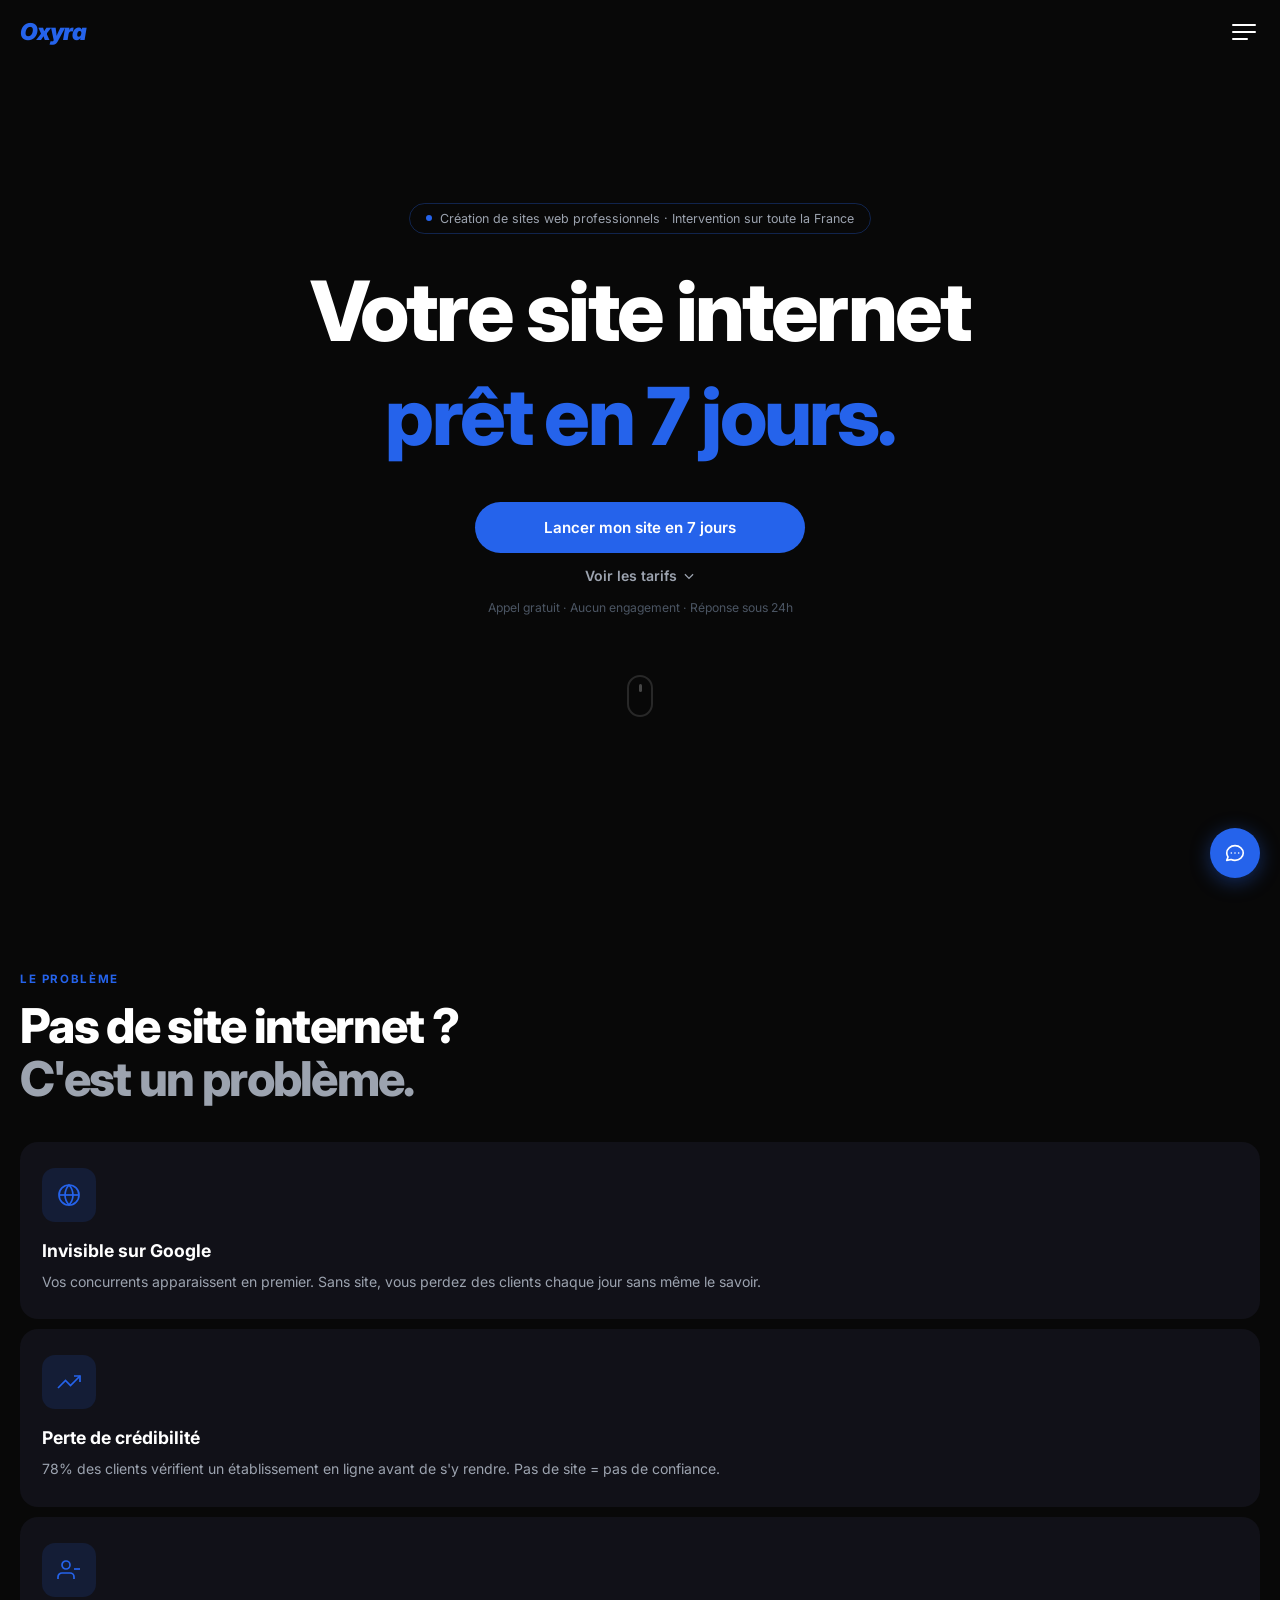
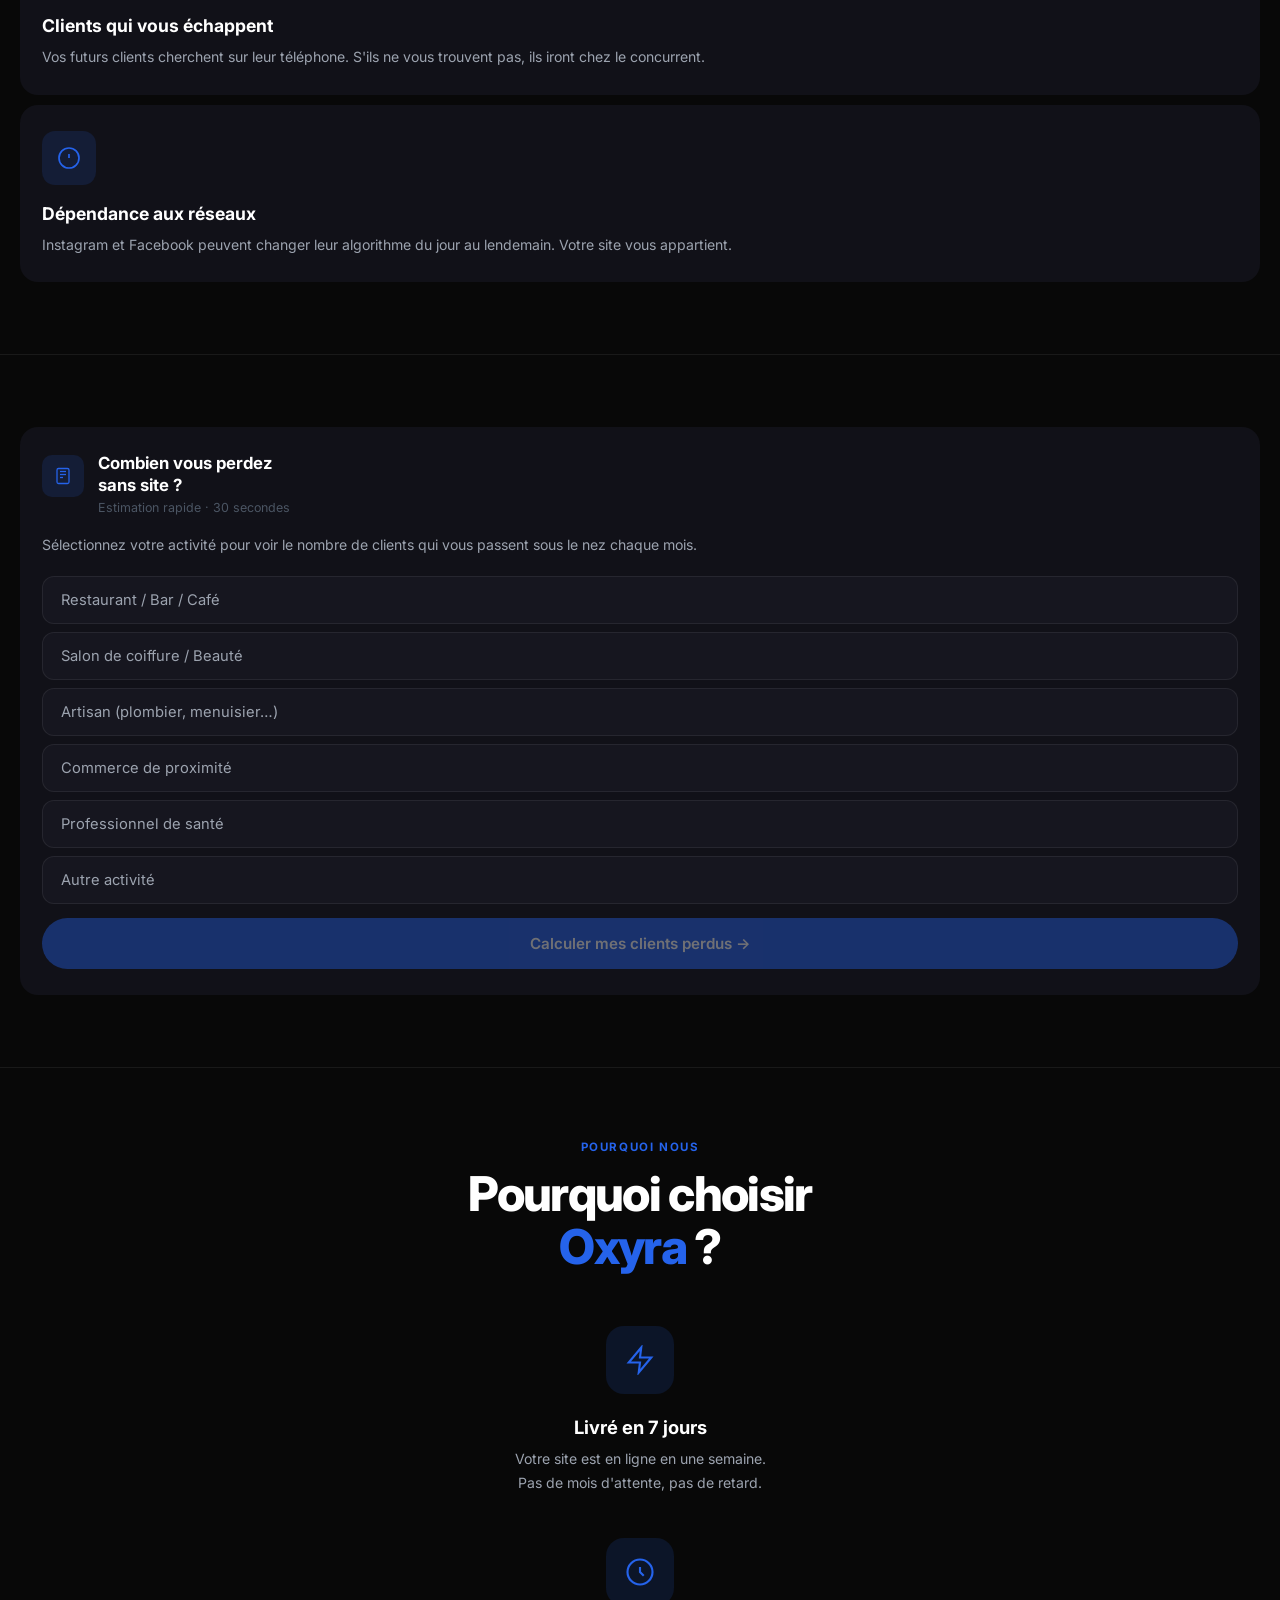
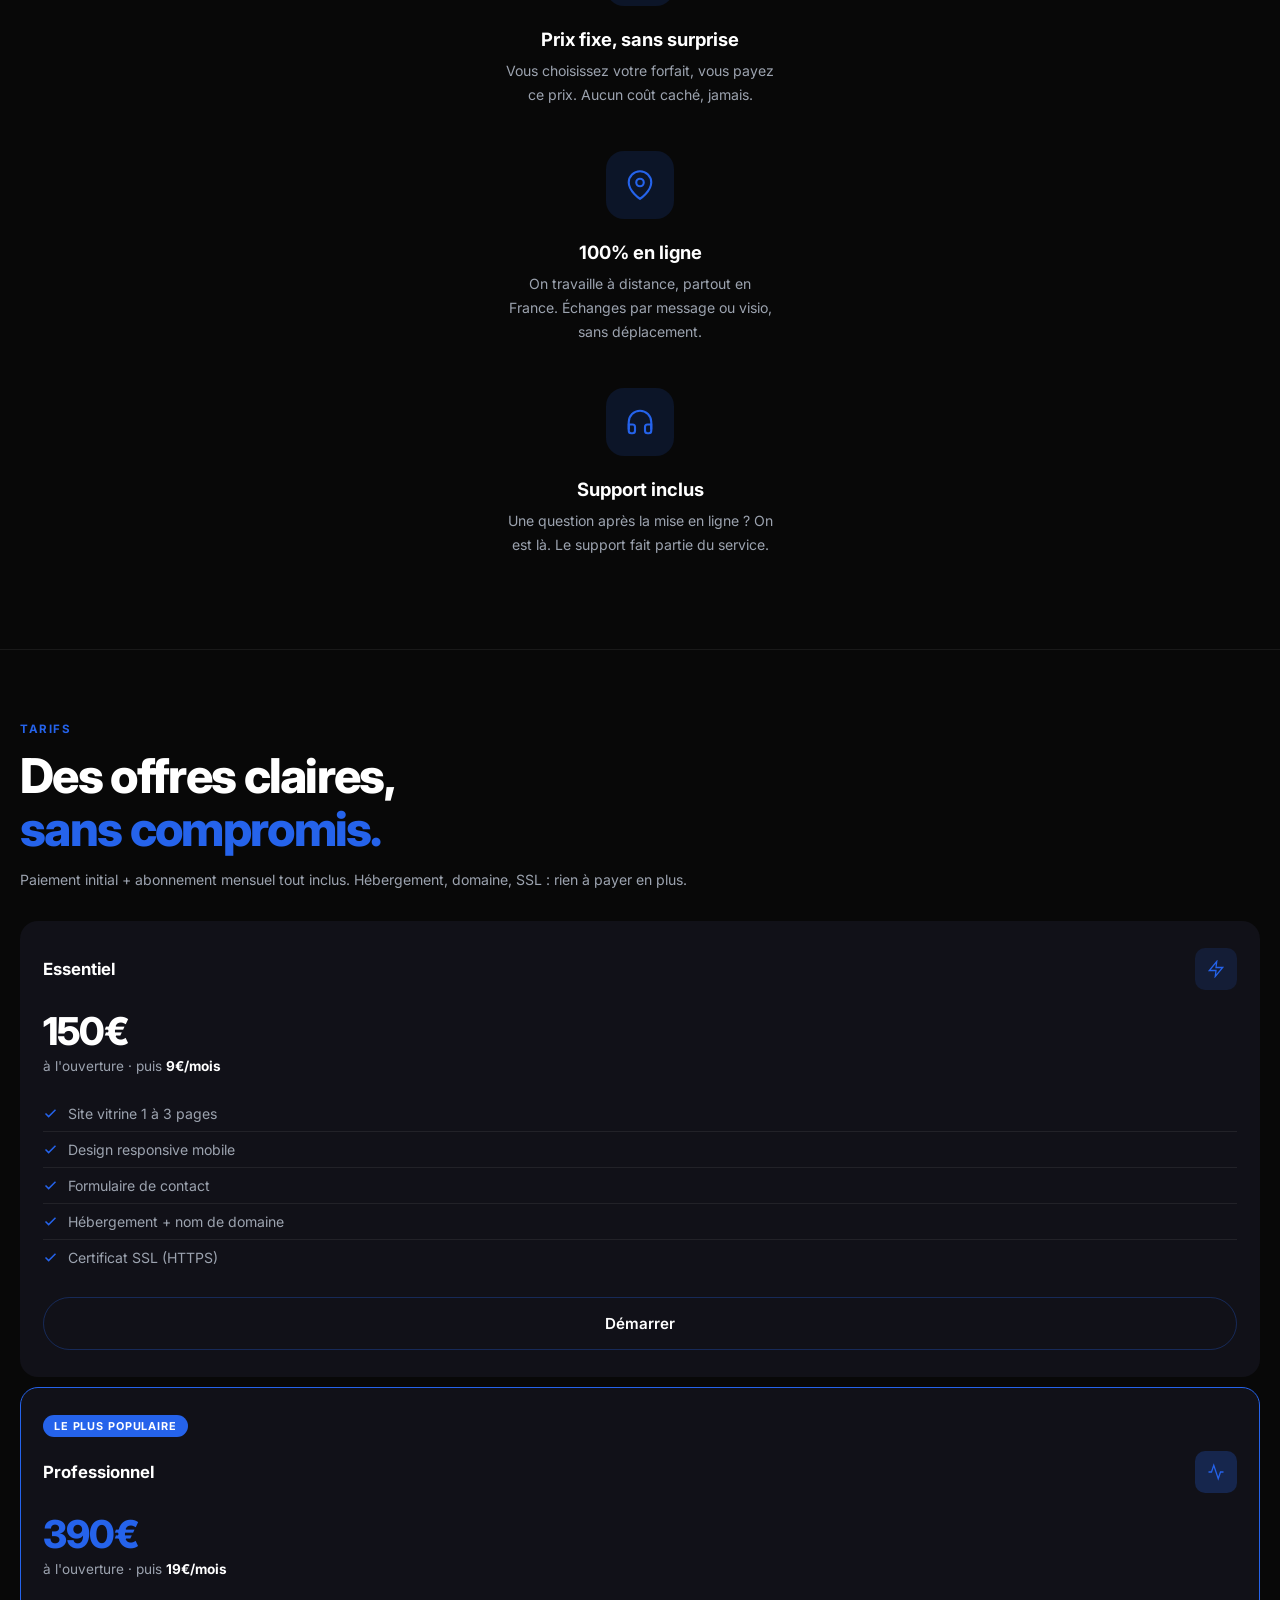
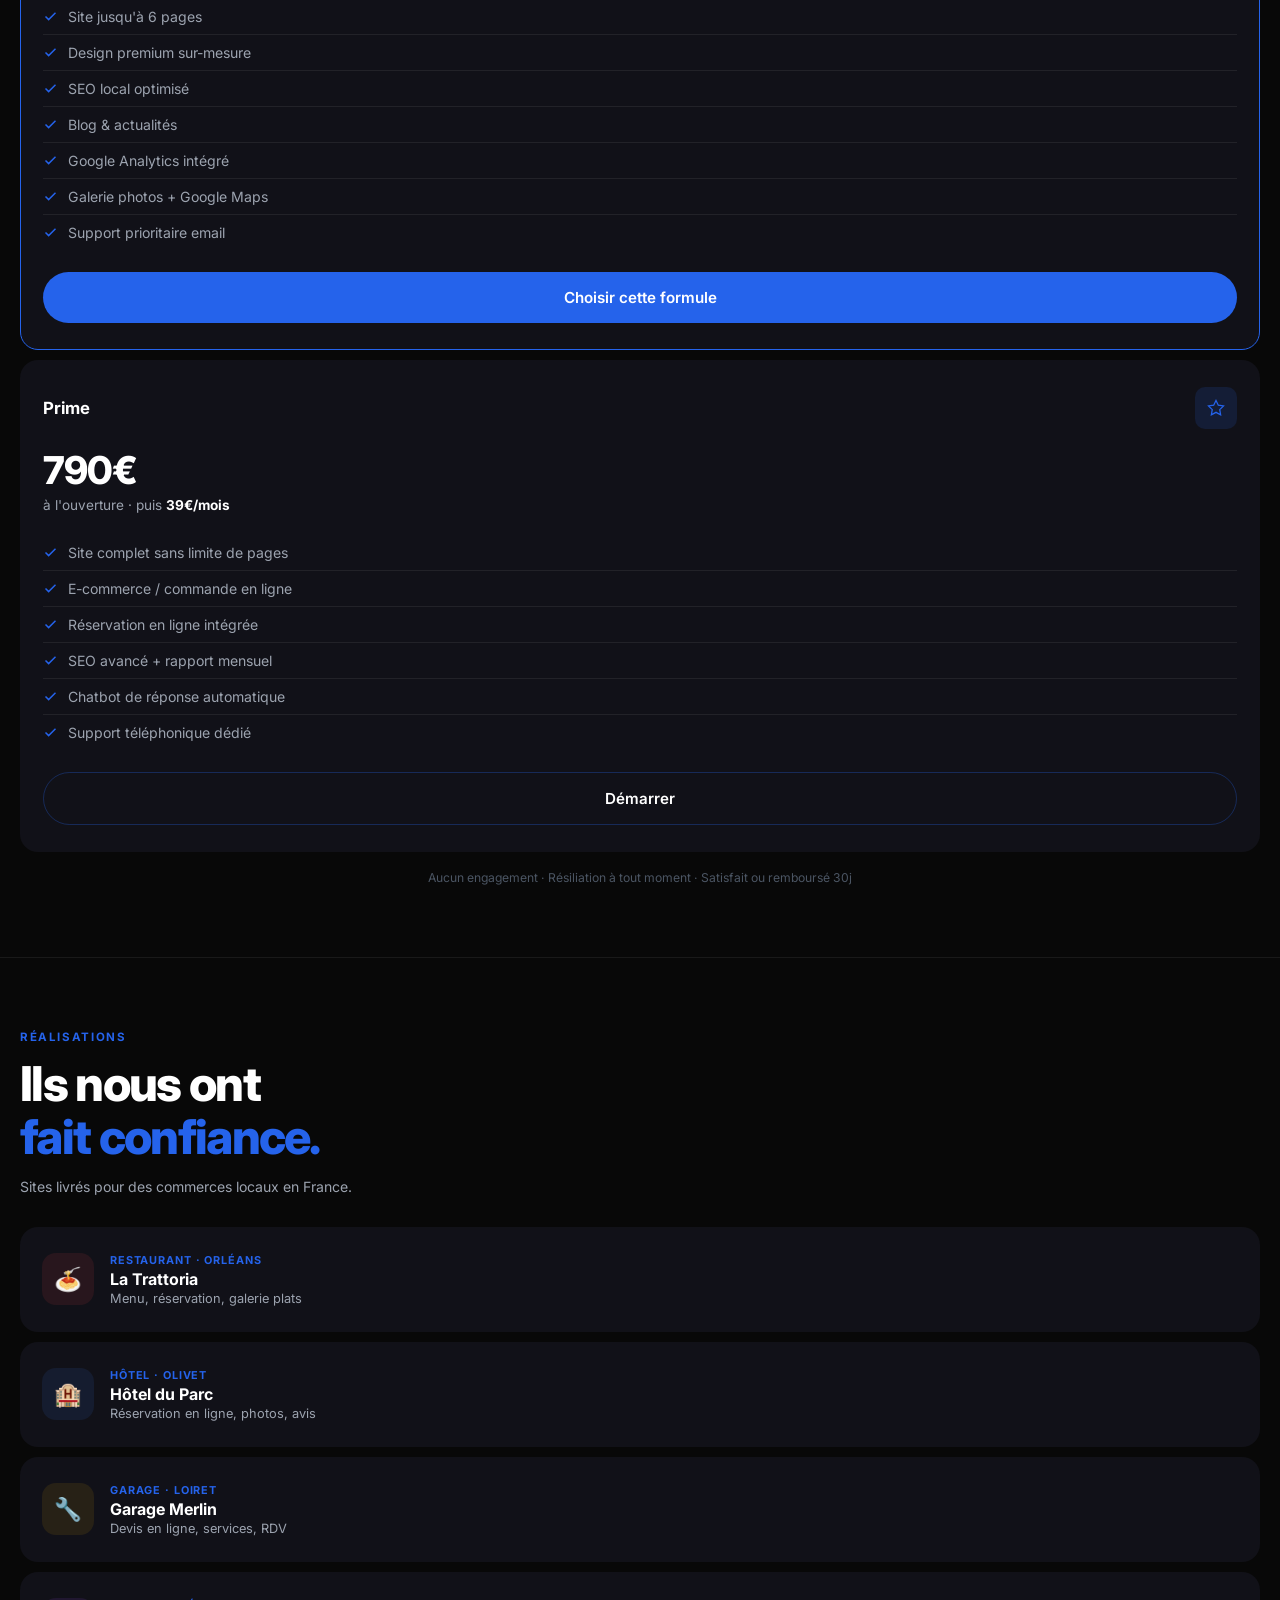
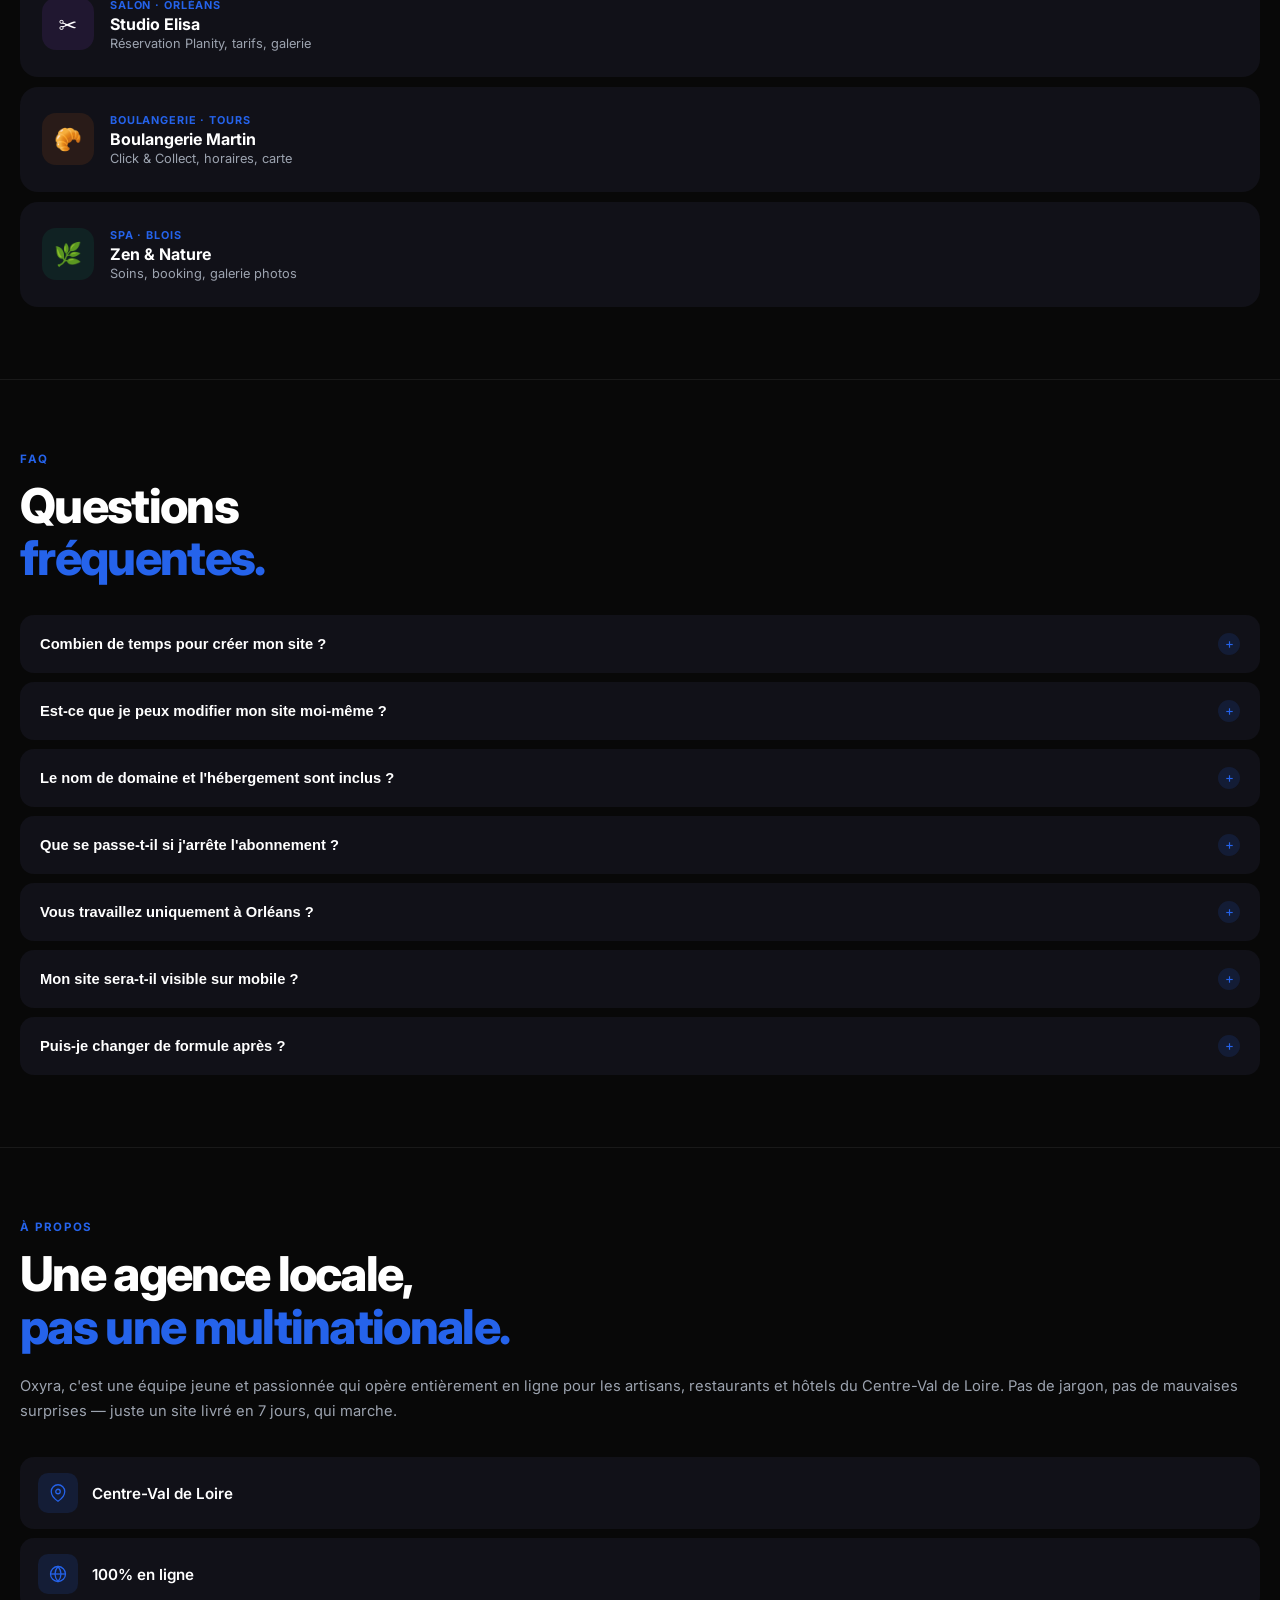
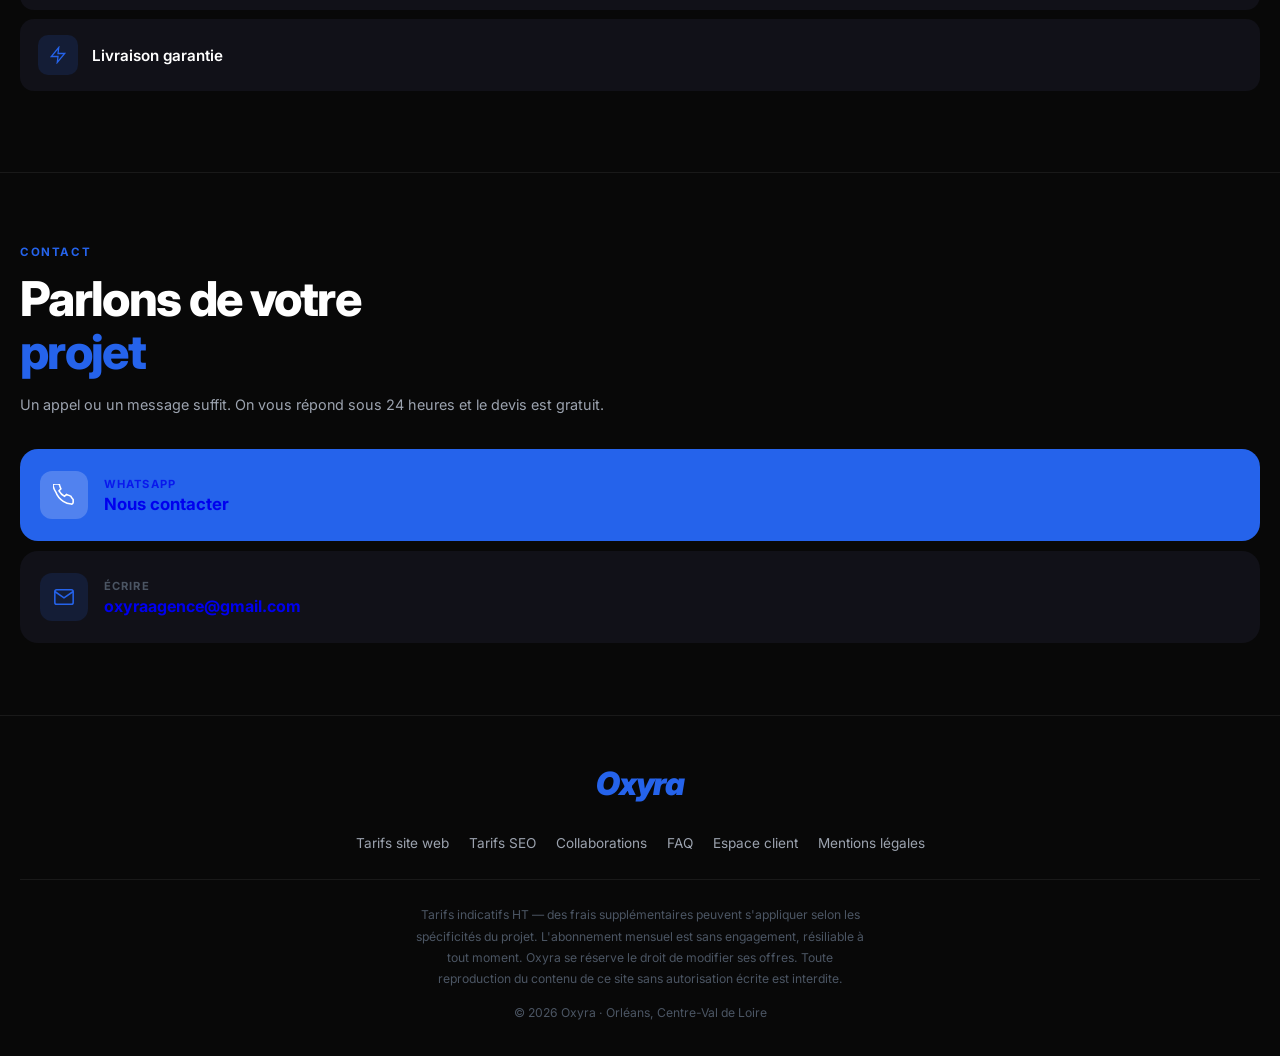
==== index.html @ 64c4309b "Redesign complet Oxyra Agency - copie fidèle oxyraagency.base44.app - Fond noir pur #080808, accent " ====
<!DOCTYPE html>
<html lang="fr" class="scroll-smooth">
<head>
  <meta charset="UTF-8" />
  <meta name="viewport" content="width=device-width, initial-scale=1.0" />
  <title>Oxyra – Votre site internet prêt en 7 jours</title>
  <meta name="description" content="Oxyra crée des sites web professionnels pour les petits commerces. Livré en 7 jours, à partir de 150€. Centre-Val de Loire et toute la France." />
  <link rel="preconnect" href="https://fonts.googleapis.com" />
  <link href="https://fonts.googleapis.com/css2?family=Inter:ital,wght@0,400;0,500;0,600;0,700;0,800;0,900;1,800;1,900&display=swap" rel="stylesheet" />
  <style>
    *, *::before, *::after { box-sizing: border-box; margin: 0; padding: 0; }

    :root {
      --blue: #2563eb;
      --blue-h: #1d4ed8;
      --blue-bg: rgba(37,99,235,.14);
      --blue-br: rgba(37,99,235,.3);
      --card: #111118;
      --card2: #16161f;
      --gray: #9ca3af;
      --dim: #4b5563;
      --border: rgba(255,255,255,.07);
    }

    html { scroll-behavior: smooth; }
    body {
      background: #080808;
      color: #fff;
      font-family: 'Inter', system-ui, sans-serif;
      -webkit-font-smoothing: antialiased;
      overflow-x: hidden;
    }

    /* ── Logo ── */
    .logo {
      font-size: 1.45rem;
      font-weight: 900;
      font-style: italic;
      color: var(--blue);
      letter-spacing: -0.04em;
      text-decoration: none;
    }

    /* ── Section label ── */
    .lbl {
      font-size: .72rem;
      font-weight: 700;
      letter-spacing: .14em;
      text-transform: uppercase;
      color: var(--blue);
      display: block;
      margin-bottom: 14px;
    }

    /* ── Headings ── */
    .h2 {
      font-size: clamp(2rem,7.5vw,3rem);
      font-weight: 800;
      letter-spacing: -.035em;
      line-height: 1.1;
    }

    /* ── Colours ── */
    .blue { color: var(--blue); }
    .gray { color: var(--gray); }

    /* ── Buttons ── */
    .btn {
      display: inline-flex; align-items: center; justify-content: center; gap: 8px;
      font-weight: 600; font-size: .95rem; border-radius: 100px;
      cursor: pointer; text-decoration: none; transition: all .2s; border: none;
      font-family: inherit; width: 100%;
    }
    .btn-blue  { background: var(--blue); color: #fff; padding: 16px 28px; }
    .btn-blue:hover  { background: var(--blue-h); transform: translateY(-1px); }
    .btn-out   { background: transparent; border: 1px solid var(--blue-br); color: #fff; padding: 16px 28px; }
    .btn-out:hover   { border-color: var(--blue); background: var(--blue-bg); }
    .btn-ghost { background: none; border: none; color: var(--gray); font-size: .88rem; width: auto; padding: 0; gap: 5px; }
    .btn-ghost:hover { color: #fff; }

    /* ── Cards ── */
    .card { background: var(--card); border-radius: 18px; padding: 26px 22px; }
    .card + .card { margin-top: 10px; }

    /* ── Icon boxes ── */
    .ib  { width:54px;height:54px;background:var(--blue-bg);border-radius:13px;display:flex;align-items:center;justify-content:center;margin-bottom:18px;flex-shrink:0; }
    .ib svg { width:24px;height:24px;stroke:var(--blue);fill:none; }
    .ib-sm { width:42px;height:42px;background:var(--blue-bg);border-radius:10px;display:flex;align-items:center;justify-content:center;flex-shrink:0; }
    .ib-sm svg { width:18px;height:18px;stroke:var(--blue);fill:none; }
    .ib-lg { width:68px;height:68px;background:var(--blue-bg);border-radius:18px;display:flex;align-items:center;justify-content:center;margin:0 auto 22px; }
    .ib-lg svg { width:30px;height:30px;stroke:var(--blue);fill:none; }

    /* ── Hero pill ── */
    .pill { display:inline-flex;align-items:center;gap:8px;border:1px solid var(--blue-br);border-radius:100px;padding:7px 16px;font-size:.78rem;color:var(--gray); }
    .pill-dot { width:6px;height:6px;background:var(--blue);border-radius:50%;flex-shrink:0; }

    /* ── Divider ── */
    hr { border:none;border-top:1px solid var(--border); }
    .section { padding: 72px 20px; }

    /* ── Reveal ── */
    .rev { opacity:0;transform:translateY(22px);transition:opacity .55s ease,transform .55s ease; }
    .rev.in { opacity:1;transform:none; }

    /* ── Scroll mouse ── */
    .smouse { width:26px;height:42px;border:2px solid rgba(255,255,255,.13);border-radius:13px;margin:0 auto;display:flex;justify-content:center;padding-top:7px; }
    .swheel { width:3px;height:8px;background:rgba(255,255,255,.25);border-radius:3px;animation:sw 1.7s ease-in-out infinite; }
    @keyframes sw { 0%{opacity:1;transform:translateY(0)} 100%{opacity:0;transform:translateY(10px)} }

    /* ── Pricing ── */
    .pc { background:var(--card);border-radius:18px;padding:26px 22px;border:1px solid transparent; }
    .pc + .pc { margin-top:10px; }
    .pc.feat { border-color:var(--blue); }
    .pbadge { display:inline-block;background:var(--blue);color:#fff;font-size:.68rem;font-weight:700;letter-spacing:.08em;text-transform:uppercase;padding:4px 11px;border-radius:100px;margin-bottom:14px; }
    .pf { display:flex;align-items:center;gap:10px;font-size:.88rem;color:var(--gray);padding:9px 0;border-bottom:1px solid var(--border); }
    .pf:last-of-type { border-bottom:none; }
    .pf svg { width:15px;height:15px;stroke:var(--blue);flex-shrink:0;fill:none; }

    /* ── FAQ ── */
    .fi { background:var(--card);border-radius:14px; }
    .fi + .fi { margin-top:9px; }
    .fb { width:100%;background:none;border:none;padding:18px 20px;display:flex;justify-content:space-between;align-items:center;gap:14px;cursor:pointer;text-align:left; }
    .fq { font-size:.92rem;font-weight:600;color:#fff;line-height:1.4;font-family:inherit; }
    .fic { width:22px;height:22px;background:var(--blue-bg);border-radius:50%;display:flex;align-items:center;justify-content:center;flex-shrink:0;transition:transform .3s; }
    .fic svg { width:11px;height:11px;stroke:var(--blue);fill:none; }
    .fi.open .fic { transform:rotate(45deg); }
    .fa { max-height:0;overflow:hidden;transition:max-height .35s ease; }
    .fa.open { max-height:260px; }
    .fai { padding:0 20px 18px;font-size:.88rem;color:var(--gray);line-height:1.72; }

    /* ── Calculator ── */
    .co { width:100%;background:var(--card2);border:1px solid var(--border);border-radius:12px;padding:14px 18px;font-size:.92rem;color:var(--gray);font-family:inherit;cursor:pointer;text-align:left;transition:all .2s;margin-bottom:8px;display:block; }
    .co:hover { border-color:var(--blue-br);color:#fff; }
    .co.sel { border-color:var(--blue);color:#fff;background:var(--blue-bg); }
    #cr { display:none;background:var(--blue-bg);border:1px solid var(--blue-br);border-radius:14px;padding:22px;margin-top:16px;text-align:center; }
    #cr.show { display:block; }

    /* ── Contact cards ── */
    .cc-blue { background:var(--blue);border-radius:18px;padding:22px 20px;display:flex;align-items:center;gap:16px;text-decoration:none;transition:all .2s; }
    .cc-blue:hover { background:var(--blue-h);transform:translateY(-2px); }
    .cc-dark { background:var(--card);border-radius:18px;padding:22px 20px;display:flex;align-items:center;gap:16px;text-decoration:none;margin-top:10px;transition:all .2s; }
    .cc-dark:hover { background:var(--card2);transform:translateY(-2px); }
    .ci-w { width:48px;height:48px;background:rgba(255,255,255,.2);border-radius:12px;display:flex;align-items:center;justify-content:center;flex-shrink:0; }
    .ci-w svg { width:22px;height:22px;fill:none; }
    .ci-b { width:48px;height:48px;background:var(--blue-bg);border-radius:12px;display:flex;align-items:center;justify-content:center;flex-shrink:0; }
    .ci-b svg { width:22px;height:22px;fill:none; }

    /* ── Mobile nav ── */
    #nv { position:fixed;inset:0;background:#080808;z-index:200;display:none;flex-direction:column;padding:22px 20px 32px; }
    #nv.open { display:flex; }
    .nl { display:block;font-size:1.5rem;font-weight:700;color:#fff;text-decoration:none;padding:16px 0;border-bottom:1px solid var(--border);transition:color .18s; }
    .nl:hover { color:var(--blue); }

    /* ── About badges ── */
    .ab { background:var(--card);border-radius:14px;padding:16px 18px;display:flex;align-items:center;gap:14px;margin-bottom:9px; }
    .abi { width:40px;height:40px;background:var(--blue-bg);border-radius:10px;display:flex;align-items:center;justify-content:center;flex-shrink:0; }
    .abi svg { width:18px;height:18px;stroke:var(--blue);fill:none; }

    /* ── Portfolio rows ── */
    .pr { display:flex;align-items:center;gap:16px; }
    .pe { width:52px;height:52px;border-radius:14px;display:flex;align-items:center;justify-content:center;font-size:1.4rem;flex-shrink:0; }
  </style>
</head>
<body>

<!-- ═══════════════ HEADER ═══════════════ -->
<header style="position:fixed;top:0;left:0;right:0;z-index:100;display:flex;align-items:center;justify-content:space-between;padding:18px 20px;">
  <a href="#" class="logo">Oxyra</a>
  <button id="mo" aria-label="Menu" style="background:none;border:none;cursor:pointer;display:flex;flex-direction:column;gap:5px;padding:4px;">
    <span style="display:block;width:24px;height:2px;background:#fff;border-radius:2px;"></span>
    <span style="display:block;width:24px;height:2px;background:#fff;border-radius:2px;"></span>
    <span style="display:block;width:16px;height:2px;background:#fff;border-radius:2px;"></span>
  </button>
</header>

<!-- Mobile nav -->
<div id="nv">
  <div style="display:flex;justify-content:space-between;align-items:center;margin-bottom:36px;">
    <span class="logo">Oxyra</span>
    <button id="mc" style="background:none;border:none;cursor:pointer;color:#fff;">
      <svg width="22" height="22" fill="none" stroke="currentColor" stroke-width="2" viewBox="0 0 24 24"><line x1="18" y1="6" x2="6" y2="18"/><line x1="6" y1="6" x2="18" y2="18"/></svg>
    </button>
  </div>
  <div style="flex:1;">
    <a href="#offres" class="nl">Tarifs Site Web</a>
    <a href="#faq" class="nl">FAQ</a>
    <a href="#portfolio" class="nl">Collaborations</a>
    <a href="#about" class="nl">À propos</a>
    <a href="#contact" class="nl">Contact</a>
  </div>
  <a href="#contact" class="btn btn-blue" style="margin-top:28px;">Devis gratuit</a>
</div>


<!-- ═══════════════ HERO ═══════════════ -->
<section style="min-height:100svh;display:flex;flex-direction:column;align-items:center;justify-content:center;text-align:center;padding:100px 20px 80px;">
  <div class="pill rev" style="margin-bottom:32px;">
    <span class="pill-dot"></span>
    Création de sites web professionnels · Intervention sur toute la France
  </div>

  <h1 class="rev" style="font-size:clamp(2.7rem,11vw,5.2rem);font-weight:800;letter-spacing:-.035em;line-height:1.07;margin-bottom:18px;">
    Votre site internet
  </h1>
  <p class="rev blue" style="font-size:clamp(2.5rem,10vw,5rem);font-weight:800;letter-spacing:-.035em;line-height:1.07;margin-bottom:44px;">
    prêt en 7 jours.
  </p>

  <div class="rev" style="width:100%;max-width:330px;display:flex;flex-direction:column;align-items:center;gap:14px;">
    <a href="#contact" class="btn btn-blue">Lancer mon site en 7 jours</a>
    <a href="#offres" class="btn btn-ghost">
      Voir les tarifs
      <svg width="14" height="14" fill="none" stroke="currentColor" stroke-width="2.2" viewBox="0 0 24 24"><path d="M19 9l-7 7-7-7"/></svg>
    </a>
    <p style="font-size:.76rem;color:var(--dim);margin-top:2px;">Appel gratuit · Aucun engagement · Réponse sous 24h</p>
  </div>

  <div class="rev" style="margin-top:60px;">
    <div class="smouse"><div class="swheel"></div></div>
  </div>
</section>


<!-- ═══════════════ PROBLÈME ═══════════════ -->
<section id="probleme" class="section">
  <span class="lbl rev">Le problème</span>
  <h2 class="h2 rev" style="margin-bottom:36px;">
    Pas de site internet ?<br/><span style="color:var(--gray);">C'est un problème.</span>
  </h2>

  <div class="card rev">
    <div class="ib"><svg stroke-width="1.7" viewBox="0 0 24 24"><circle cx="12" cy="12" r="10"/><line x1="2" y1="12" x2="22" y2="12"/><path d="M12 2a15.3 15.3 0 014 10 15.3 15.3 0 01-4 10 15.3 15.3 0 01-4-10 15.3 15.3 0 014-10z"/></svg></div>
    <h3 style="font-size:1.1rem;font-weight:700;margin-bottom:9px;">Invisible sur Google</h3>
    <p style="font-size:.88rem;color:var(--gray);line-height:1.68;">Vos concurrents apparaissent en premier. Sans site, vous perdez des clients chaque jour sans même le savoir.</p>
  </div>

  <div class="card rev">
    <div class="ib"><svg stroke-width="1.7" viewBox="0 0 24 24"><polyline points="23 6 13.5 15.5 8.5 10.5 1 18"/><polyline points="17 6 23 6 23 12"/></svg></div>
    <h3 style="font-size:1.1rem;font-weight:700;margin-bottom:9px;">Perte de crédibilité</h3>
    <p style="font-size:.88rem;color:var(--gray);line-height:1.68;">78% des clients vérifient un établissement en ligne avant de s'y rendre. Pas de site = pas de confiance.</p>
  </div>

  <div class="card rev">
    <div class="ib"><svg stroke-width="1.7" viewBox="0 0 24 24"><path d="M17 21v-2a4 4 0 00-4-4H5a4 4 0 00-4 4v2"/><circle cx="9" cy="7" r="4"/><line x1="23" y1="11" x2="17" y2="11"/></svg></div>
    <h3 style="font-size:1.1rem;font-weight:700;margin-bottom:9px;">Clients qui vous échappent</h3>
    <p style="font-size:.88rem;color:var(--gray);line-height:1.68;">Vos futurs clients cherchent sur leur téléphone. S'ils ne vous trouvent pas, ils iront chez le concurrent.</p>
  </div>

  <div class="card rev">
    <div class="ib"><svg stroke-width="1.7" viewBox="0 0 24 24"><circle cx="12" cy="12" r="10"/><line x1="12" y1="8" x2="12" y2="12"/><line x1="12" y1="16" x2="12.01" y2="16"/></svg></div>
    <h3 style="font-size:1.1rem;font-weight:700;margin-bottom:9px;">Dépendance aux réseaux</h3>
    <p style="font-size:.88rem;color:var(--gray);line-height:1.68;">Instagram et Facebook peuvent changer leur algorithme du jour au lendemain. Votre site vous appartient.</p>
  </div>
</section>

<hr />


<!-- ═══════════════ CALCULATEUR ═══════════════ -->
<section id="calc" class="section">
  <div class="card rev">
    <div style="display:flex;align-items:flex-start;gap:14px;margin-bottom:18px;">
      <div class="ib-sm" style="margin-top:2px;">
        <svg stroke-width="1.7" viewBox="0 0 24 24"><rect x="4" y="2" width="16" height="20" rx="2"/><line x1="8" y1="6" x2="16" y2="6"/><line x1="8" y1="10" x2="16" y2="10"/><line x1="8" y1="14" x2="12" y2="14"/></svg>
      </div>
      <div>
        <h3 style="font-size:1.05rem;font-weight:700;line-height:1.3;">Combien vous perdez<br/>sans site ?</h3>
        <p style="font-size:.78rem;color:var(--dim);margin-top:3px;">Estimation rapide · 30 secondes</p>
      </div>
    </div>

    <p style="font-size:.88rem;color:var(--gray);line-height:1.65;margin-bottom:20px;">Sélectionnez votre activité pour voir le nombre de clients qui vous passent sous le nez chaque mois.</p>

    <button class="co" data-n="85" data-e="2 125">Restaurant / Bar / Café</button>
    <button class="co" data-n="62" data-e="1 240">Salon de coiffure / Beauté</button>
    <button class="co" data-n="48" data-e="1 440">Artisan (plombier, menuisier…)</button>
    <button class="co" data-n="71" data-e="1 775">Commerce de proximité</button>
    <button class="co" data-n="54" data-e="2 700">Professionnel de santé</button>
    <button class="co" data-n="40" data-e="1 000">Autre activité</button>

    <button id="cb" class="btn btn-blue" style="margin-top:6px;opacity:.4;pointer-events:none;">Calculer mes clients perdus →</button>

    <div id="cr">
      <p style="font-size:.75rem;color:var(--blue);font-weight:700;letter-spacing:.1em;text-transform:uppercase;margin-bottom:8px;">Résultat estimé</p>
      <p style="font-size:2.2rem;font-weight:800;letter-spacing:-.03em;margin-bottom:4px;"><span id="cn">0</span> clients/mois</p>
      <p style="font-size:.88rem;color:var(--gray);">vous passent sous le nez — environ <strong style="color:#fff;"><span id="ce">0</span>€ de CA perdu.</strong></p>
      <a href="#contact" class="btn btn-blue" style="margin-top:18px;">Je veux récupérer ces clients</a>
    </div>
  </div>
</section>

<hr />


<!-- ═══════════════ POURQUOI NOUS ═══════════════ -->
<section id="pourquoi" class="section">
  <span class="lbl rev" style="text-align:center;display:block;">Pourquoi nous</span>
  <h2 class="h2 rev" style="text-align:center;margin-bottom:52px;">
    Pourquoi choisir<br/><span class="blue">Oxyra</span> ?
  </h2>

  <div class="rev" style="text-align:center;padding-bottom:44px;">
    <div class="ib-lg"><svg stroke-width="1.7" viewBox="0 0 24 24"><polygon points="13 2 3 14 12 14 11 22 21 10 12 10 13 2"/></svg></div>
    <h3 style="font-size:1.15rem;font-weight:700;margin-bottom:9px;">Livré en 7 jours</h3>
    <p style="font-size:.88rem;color:var(--gray);line-height:1.7;max-width:270px;margin:0 auto;">Votre site est en ligne en une semaine. Pas de mois d'attente, pas de retard.</p>
  </div>

  <div class="rev" style="text-align:center;padding-bottom:44px;">
    <div class="ib-lg"><svg stroke-width="1.7" viewBox="0 0 24 24"><circle cx="12" cy="12" r="10"/><path d="M12 8v4l3 3"/></svg></div>
    <h3 style="font-size:1.15rem;font-weight:700;margin-bottom:9px;">Prix fixe, sans surprise</h3>
    <p style="font-size:.88rem;color:var(--gray);line-height:1.7;max-width:270px;margin:0 auto;">Vous choisissez votre forfait, vous payez ce prix. Aucun coût caché, jamais.</p>
  </div>

  <div class="rev" style="text-align:center;padding-bottom:44px;">
    <div class="ib-lg"><svg stroke-width="1.7" viewBox="0 0 24 24"><path d="M21 10c0 7-9 13-9 13s-9-6-9-13a9 9 0 0118 0z"/><circle cx="12" cy="10" r="3"/></svg></div>
    <h3 style="font-size:1.15rem;font-weight:700;margin-bottom:9px;">100% en ligne</h3>
    <p style="font-size:.88rem;color:var(--gray);line-height:1.7;max-width:270px;margin:0 auto;">On travaille à distance, partout en France. Échanges par message ou visio, sans déplacement.</p>
  </div>

  <div class="rev" style="text-align:center;padding-bottom:20px;">
    <div class="ib-lg"><svg stroke-width="1.7" viewBox="0 0 24 24"><path d="M3 18v-6a9 9 0 0118 0v6"/><path d="M21 19a2 2 0 01-2 2h-1a2 2 0 01-2-2v-3a2 2 0 012-2h3zM3 19a2 2 0 002 2h1a2 2 0 002-2v-3a2 2 0 00-2-2H3z"/></svg></div>
    <h3 style="font-size:1.15rem;font-weight:700;margin-bottom:9px;">Support inclus</h3>
    <p style="font-size:.88rem;color:var(--gray);line-height:1.7;max-width:270px;margin:0 auto;">Une question après la mise en ligne ? On est là. Le support fait partie du service.</p>
  </div>
</section>

<hr />


<!-- ═══════════════ OFFRES ═══════════════ -->
<section id="offres" class="section">
  <span class="lbl rev">Tarifs</span>
  <h2 class="h2 rev" style="margin-bottom:12px;">Des offres claires,<br/><span class="blue">sans compromis.</span></h2>
  <p class="rev gray" style="font-size:.88rem;margin-bottom:30px;line-height:1.65;">Paiement initial + abonnement mensuel tout inclus. Hébergement, domaine, SSL : rien à payer en plus.</p>

  <!-- Essentiel -->
  <div class="pc rev">
    <div style="display:flex;align-items:center;justify-content:space-between;margin-bottom:18px;">
      <h3 style="font-size:1.05rem;font-weight:700;">Essentiel</h3>
      <div class="ib-sm"><svg stroke-width="1.7" viewBox="0 0 24 24"><polygon points="13 2 3 14 12 14 11 22 21 10 12 10 13 2"/></svg></div>
    </div>
    <div style="font-size:2.4rem;font-weight:800;letter-spacing:-.03em;margin-bottom:4px;">150€</div>
    <div class="gray" style="font-size:.85rem;margin-bottom:22px;">à l'ouverture · puis <strong style="color:#fff;">9€/mois</strong></div>
    <div class="pf"><svg stroke-width="2.3" viewBox="0 0 24 24"><polyline points="20 6 9 17 4 12"/></svg>Site vitrine 1 à 3 pages</div>
    <div class="pf"><svg stroke-width="2.3" viewBox="0 0 24 24"><polyline points="20 6 9 17 4 12"/></svg>Design responsive mobile</div>
    <div class="pf"><svg stroke-width="2.3" viewBox="0 0 24 24"><polyline points="20 6 9 17 4 12"/></svg>Formulaire de contact</div>
    <div class="pf"><svg stroke-width="2.3" viewBox="0 0 24 24"><polyline points="20 6 9 17 4 12"/></svg>Hébergement + nom de domaine</div>
    <div class="pf"><svg stroke-width="2.3" viewBox="0 0 24 24"><polyline points="20 6 9 17 4 12"/></svg>Certificat SSL (HTTPS)</div>
    <a href="#contact" class="btn btn-out" style="margin-top:22px;">Démarrer</a>
  </div>

  <!-- Professionnel -->
  <div class="pc feat rev">
    <div class="pbadge">Le plus populaire</div>
    <div style="display:flex;align-items:center;justify-content:space-between;margin-bottom:18px;">
      <h3 style="font-size:1.05rem;font-weight:700;">Professionnel</h3>
      <div class="ib-sm" style="background:rgba(37,99,235,.25);"><svg stroke-width="1.7" viewBox="0 0 24 24"><path d="M22 12h-4l-3 9L9 3l-3 9H2"/></svg></div>
    </div>
    <div style="font-size:2.4rem;font-weight:800;letter-spacing:-.03em;color:var(--blue);margin-bottom:4px;">390€</div>
    <div class="gray" style="font-size:.85rem;margin-bottom:22px;">à l'ouverture · puis <strong style="color:#fff;">19€/mois</strong></div>
    <div class="pf"><svg stroke-width="2.3" viewBox="0 0 24 24"><polyline points="20 6 9 17 4 12"/></svg>Site jusqu'à 6 pages</div>
    <div class="pf"><svg stroke-width="2.3" viewBox="0 0 24 24"><polyline points="20 6 9 17 4 12"/></svg>Design premium sur-mesure</div>
    <div class="pf"><svg stroke-width="2.3" viewBox="0 0 24 24"><polyline points="20 6 9 17 4 12"/></svg>SEO local optimisé</div>
    <div class="pf"><svg stroke-width="2.3" viewBox="0 0 24 24"><polyline points="20 6 9 17 4 12"/></svg>Blog & actualités</div>
    <div class="pf"><svg stroke-width="2.3" viewBox="0 0 24 24"><polyline points="20 6 9 17 4 12"/></svg>Google Analytics intégré</div>
    <div class="pf"><svg stroke-width="2.3" viewBox="0 0 24 24"><polyline points="20 6 9 17 4 12"/></svg>Galerie photos + Google Maps</div>
    <div class="pf"><svg stroke-width="2.3" viewBox="0 0 24 24"><polyline points="20 6 9 17 4 12"/></svg>Support prioritaire email</div>
    <a href="#contact" class="btn btn-blue" style="margin-top:22px;">Choisir cette formule</a>
  </div>

  <!-- Prime -->
  <div class="pc rev">
    <div style="display:flex;align-items:center;justify-content:space-between;margin-bottom:18px;">
      <h3 style="font-size:1.05rem;font-weight:700;">Prime</h3>
      <div class="ib-sm"><svg stroke-width="1.7" viewBox="0 0 24 24"><polygon points="12 2 15.09 8.26 22 9.27 17 14.14 18.18 21.02 12 17.77 5.82 21.02 7 14.14 2 9.27 8.91 8.26 12 2"/></svg></div>
    </div>
    <div style="font-size:2.4rem;font-weight:800;letter-spacing:-.03em;margin-bottom:4px;">790€</div>
    <div class="gray" style="font-size:.85rem;margin-bottom:22px;">à l'ouverture · puis <strong style="color:#fff;">39€/mois</strong></div>
    <div class="pf"><svg stroke-width="2.3" viewBox="0 0 24 24"><polyline points="20 6 9 17 4 12"/></svg>Site complet sans limite de pages</div>
    <div class="pf"><svg stroke-width="2.3" viewBox="0 0 24 24"><polyline points="20 6 9 17 4 12"/></svg>E-commerce / commande en ligne</div>
    <div class="pf"><svg stroke-width="2.3" viewBox="0 0 24 24"><polyline points="20 6 9 17 4 12"/></svg>Réservation en ligne intégrée</div>
    <div class="pf"><svg stroke-width="2.3" viewBox="0 0 24 24"><polyline points="20 6 9 17 4 12"/></svg>SEO avancé + rapport mensuel</div>
    <div class="pf"><svg stroke-width="2.3" viewBox="0 0 24 24"><polyline points="20 6 9 17 4 12"/></svg>Chatbot de réponse automatique</div>
    <div class="pf"><svg stroke-width="2.3" viewBox="0 0 24 24"><polyline points="20 6 9 17 4 12"/></svg>Support téléphonique dédié</div>
    <a href="#contact" class="btn btn-out" style="margin-top:22px;">Démarrer</a>
  </div>

  <p class="rev" style="text-align:center;font-size:.76rem;color:var(--dim);margin-top:18px;">Aucun engagement · Résiliation à tout moment · Satisfait ou remboursé 30j</p>
</section>

<hr />


<!-- ═══════════════ PORTFOLIO ═══════════════ -->
<section id="portfolio" class="section">
  <span class="lbl rev">Réalisations</span>
  <h2 class="h2 rev" style="margin-bottom:12px;">Ils nous ont<br/><span class="blue">fait confiance.</span></h2>
  <p class="rev gray" style="font-size:.88rem;margin-bottom:28px;line-height:1.65;">Sites livrés pour des commerces locaux en France.</p>

  <div class="card rev"><div class="pr"><div class="pe" style="background:rgba(239,68,68,.1);">🍝</div><div><div style="font-size:.68rem;color:var(--blue);font-weight:700;text-transform:uppercase;letter-spacing:.08em;margin-bottom:2px;">Restaurant · Orléans</div><div style="font-weight:700;margin-bottom:2px;">La Trattoria</div><div style="font-size:.8rem;color:var(--gray);">Menu, réservation, galerie plats</div></div></div></div>
  <div class="card rev"><div class="pr"><div class="pe" style="background:rgba(59,130,246,.1);">🏨</div><div><div style="font-size:.68rem;color:var(--blue);font-weight:700;text-transform:uppercase;letter-spacing:.08em;margin-bottom:2px;">Hôtel · Olivet</div><div style="font-weight:700;margin-bottom:2px;">Hôtel du Parc</div><div style="font-size:.8rem;color:var(--gray);">Réservation en ligne, photos, avis</div></div></div></div>
  <div class="card rev"><div class="pr"><div class="pe" style="background:rgba(234,179,8,.1);">🔧</div><div><div style="font-size:.68rem;color:var(--blue);font-weight:700;text-transform:uppercase;letter-spacing:.08em;margin-bottom:2px;">Garage · Loiret</div><div style="font-weight:700;margin-bottom:2px;">Garage Merlin</div><div style="font-size:.8rem;color:var(--gray);">Devis en ligne, services, RDV</div></div></div></div>
  <div class="card rev"><div class="pr"><div class="pe" style="background:rgba(168,85,247,.1);">✂️</div><div><div style="font-size:.68rem;color:var(--blue);font-weight:700;text-transform:uppercase;letter-spacing:.08em;margin-bottom:2px;">Salon · Orléans</div><div style="font-weight:700;margin-bottom:2px;">Studio Elisa</div><div style="font-size:.8rem;color:var(--gray);">Réservation Planity, tarifs, galerie</div></div></div></div>
  <div class="card rev"><div class="pr"><div class="pe" style="background:rgba(249,115,22,.1);">🥐</div><div><div style="font-size:.68rem;color:var(--blue);font-weight:700;text-transform:uppercase;letter-spacing:.08em;margin-bottom:2px;">Boulangerie · Tours</div><div style="font-weight:700;margin-bottom:2px;">Boulangerie Martin</div><div style="font-size:.8rem;color:var(--gray);">Click & Collect, horaires, carte</div></div></div></div>
  <div class="card rev"><div class="pr"><div class="pe" style="background:rgba(16,185,129,.1);">🌿</div><div><div style="font-size:.68rem;color:var(--blue);font-weight:700;text-transform:uppercase;letter-spacing:.08em;margin-bottom:2px;">Spa · Blois</div><div style="font-weight:700;margin-bottom:2px;">Zen & Nature</div><div style="font-size:.8rem;color:var(--gray);">Soins, booking, galerie photos</div></div></div></div>
</section>

<hr />


<!-- ═══════════════ FAQ ═══════════════ -->
<section id="faq" class="section">
  <span class="lbl rev">FAQ</span>
  <h2 class="h2 rev" style="margin-bottom:30px;">Questions<br/><span class="blue">fréquentes.</span></h2>

  <div class="fi rev"><button class="fb"><span class="fq">Combien de temps pour créer mon site ?</span><div class="fic"><svg stroke-width="2.5" viewBox="0 0 24 24"><line x1="12" y1="5" x2="12" y2="19"/><line x1="5" y1="12" x2="19" y2="12"/></svg></div></button><div class="fa"><div class="fai">Nous livrons votre site en 5 à 7 jours ouvrés après l'appel découverte. Pour les formules Prime avec fonctionnalités avancées, comptez 7 à 10 jours. Vous êtes tenu informé à chaque étape.</div></div></div>

  <div class="fi rev"><button class="fb"><span class="fq">Est-ce que je peux modifier mon site moi-même ?</span><div class="fic"><svg stroke-width="2.5" viewBox="0 0 24 24"><line x1="12" y1="5" x2="12" y2="19"/><line x1="5" y1="12" x2="19" y2="12"/></svg></div></button><div class="fa"><div class="fai">Oui. Nous vous donnons accès à un espace simple pour modifier vos textes, photos et horaires sans connaissance technique. Pour les modifications de design, notre équipe s'en charge dans les 48h.</div></div></div>

  <div class="fi rev"><button class="fb"><span class="fq">Le nom de domaine et l'hébergement sont inclus ?</span><div class="fic"><svg stroke-width="2.5" viewBox="0 0 24 24"><line x1="12" y1="5" x2="12" y2="19"/><line x1="5" y1="12" x2="19" y2="12"/></svg></div></button><div class="fa"><div class="fai">Oui, tout est compris dans l'abonnement mensuel : hébergement, certificat SSL, nom de domaine .fr, sauvegardes quotidiennes et mises à jour de sécurité. Rien d'autre à payer.</div></div></div>

  <div class="fi rev"><button class="fb"><span class="fq">Que se passe-t-il si j'arrête l'abonnement ?</span><div class="fic"><svg stroke-width="2.5" viewBox="0 0 24 24"><line x1="12" y1="5" x2="12" y2="19"/><line x1="5" y1="12" x2="19" y2="12"/></svg></div></button><div class="fa"><div class="fai">Vous pouvez résilier à tout moment, sans frais. Vous récupérez votre nom de domaine et les fichiers de votre site. Tout reste votre propriété.</div></div></div>

  <div class="fi rev"><button class="fb"><span class="fq">Vous travaillez uniquement à Orléans ?</span><div class="fic"><svg stroke-width="2.5" viewBox="0 0 24 24"><line x1="12" y1="5" x2="12" y2="19"/><line x1="5" y1="12" x2="19" y2="12"/></svg></div></button><div class="fa"><div class="fai">Non. Nous travaillons avec des commerces dans toute la France. Tout se fait à distance par message ou visio. Pas besoin de se déplacer.</div></div></div>

  <div class="fi rev"><button class="fb"><span class="fq">Mon site sera-t-il visible sur mobile ?</span><div class="fic"><svg stroke-width="2.5" viewBox="0 0 24 24"><line x1="12" y1="5" x2="12" y2="19"/><line x1="5" y1="12" x2="19" y2="12"/></svg></div></button><div class="fa"><div class="fai">Absolument. Tous nos sites sont conçus mobile-first et testés sur smartphone, tablette et ordinateur avant la livraison. Google privilégie les sites mobiles dans ses résultats.</div></div></div>

  <div class="fi rev"><button class="fb"><span class="fq">Puis-je changer de formule après ?</span><div class="fic"><svg stroke-width="2.5" viewBox="0 0 24 24"><line x1="12" y1="5" x2="12" y2="19"/><line x1="5" y1="12" x2="19" y2="12"/></svg></div></button><div class="fa"><div class="fai">Oui, à tout moment. En cas d'upgrade, vous ne payez que la différence. Le nouveau tarif mensuel s'applique dès le prochain cycle de facturation.</div></div></div>
</section>

<hr />


<!-- ═══════════════ À PROPOS ═══════════════ -->
<section id="about" class="section">
  <span class="lbl rev">À propos</span>
  <h2 class="h2 rev" style="margin-bottom:20px;">Une agence locale,<br/><span class="blue">pas une multinationale.</span></h2>
  <p class="rev gray" style="font-size:.92rem;line-height:1.75;margin-bottom:32px;">Oxyra, c'est une équipe jeune et passionnée qui opère entièrement en ligne pour les artisans, restaurants et hôtels du Centre-Val de Loire. Pas de jargon, pas de mauvaises surprises — juste un site livré en 7 jours, qui marche.</p>

  <div class="ab rev">
    <div class="abi"><svg stroke-width="1.7" viewBox="0 0 24 24"><path d="M21 10c0 7-9 13-9 13s-9-6-9-13a9 9 0 0118 0z"/><circle cx="12" cy="10" r="3"/></svg></div>
    <span style="font-weight:600;font-size:.95rem;">Centre-Val de Loire</span>
  </div>
  <div class="ab rev">
    <div class="abi"><svg stroke-width="1.7" viewBox="0 0 24 24"><circle cx="12" cy="12" r="10"/><line x1="2" y1="12" x2="22" y2="12"/><path d="M12 2a15.3 15.3 0 014 10 15.3 15.3 0 01-4 10 15.3 15.3 0 01-4-10 15.3 15.3 0 014-10z"/></svg></div>
    <span style="font-weight:600;font-size:.95rem;">100% en ligne</span>
  </div>
  <div class="ab rev">
    <div class="abi"><svg stroke-width="1.7" viewBox="0 0 24 24"><polygon points="13 2 3 14 12 14 11 22 21 10 12 10 13 2"/></svg></div>
    <span style="font-weight:600;font-size:.95rem;">Livraison garantie</span>
  </div>
</section>

<hr />


<!-- ═══════════════ CONTACT ═══════════════ -->
<section id="contact" class="section">
  <span class="lbl rev">Contact</span>
  <h2 class="h2 rev" style="margin-bottom:14px;">Parlons de votre<br/><span class="blue">projet</span></h2>
  <p class="rev gray" style="font-size:.9rem;line-height:1.7;margin-bottom:32px;">Un appel ou un message suffit. On vous répond sous 24 heures et le devis est gratuit.</p>

  <a href="https://wa.me/33600000000" class="cc-blue rev">
    <div class="ci-w"><svg stroke="white" stroke-width="1.7" viewBox="0 0 24 24"><path d="M22 16.92v3a2 2 0 01-2.18 2 19.79 19.79 0 01-8.63-3.07A19.5 19.5 0 013.07 8.81 19.79 19.79 0 01.1 2.18a2 2 0 012-2.18h3A2 2 0 017.28 1.6c.33 1.28.78 2.53 1.35 3.71L6.55 7.4a16 16 0 006.05 6.05l2.09-2.09c1.18.57 2.43 1.02 3.71 1.35a2 2 0 011.6 1.81z"/></svg></div>
    <div>
      <div style="font-size:.7rem;font-weight:700;letter-spacing:.1em;text-transform:uppercase;opacity:.75;margin-bottom:3px;">WhatsApp</div>
      <div style="font-size:1.05rem;font-weight:700;">Nous contacter</div>
    </div>
  </a>

  <a href="mailto:oxyraagence@gmail.com" class="cc-dark rev">
    <div class="ci-b"><svg stroke="var(--blue)" stroke-width="1.7" viewBox="0 0 24 24"><path d="M4 4h16c1.1 0 2 .9 2 2v12c0 1.1-.9 2-2 2H4c-1.1 0-2-.9-2-2V6c0-1.1.9-2 2-2z"/><polyline points="22,6 12,13 2,6"/></svg></div>
    <div>
      <div style="font-size:.7rem;font-weight:700;letter-spacing:.1em;text-transform:uppercase;color:var(--dim);margin-bottom:3px;">Écrire</div>
      <div style="font-size:1rem;font-weight:700;">oxyraagence@gmail.com</div>
    </div>
  </a>
</section>


<!-- ═══════════════ FOOTER ═══════════════ -->
<footer style="border-top:1px solid var(--border);padding:48px 20px 36px;text-align:center;">
  <a href="#" class="logo" style="font-size:2rem;display:block;margin-bottom:32px;">Oxyra</a>

  <nav style="display:flex;flex-wrap:wrap;justify-content:center;gap:10px 20px;margin-bottom:28px;">
    <a href="#offres"   style="color:var(--gray);font-size:.85rem;text-decoration:none;">Tarifs site web</a>
    <a href="#offres"   style="color:var(--gray);font-size:.85rem;text-decoration:none;">Tarifs SEO</a>
    <a href="#portfolio" style="color:var(--gray);font-size:.85rem;text-decoration:none;">Collaborations</a>
    <a href="#faq"      style="color:var(--gray);font-size:.85rem;text-decoration:none;">FAQ</a>
    <a href="#contact"  style="color:var(--gray);font-size:.85rem;text-decoration:none;">Espace client</a>
    <a href="#"         style="color:var(--gray);font-size:.85rem;text-decoration:none;">Mentions légales</a>
  </nav>

  <hr style="margin-bottom:24px;" />

  <p style="font-size:.76rem;color:var(--dim);line-height:1.75;max-width:460px;margin:0 auto 16px;">
    Tarifs indicatifs HT — des frais supplémentaires peuvent s'appliquer selon les spécificités du projet. L'abonnement mensuel est sans engagement, résiliable à tout moment. Oxyra se réserve le droit de modifier ses offres. Toute reproduction du contenu de ce site sans autorisation écrite est interdite.
  </p>
  <p style="font-size:.76rem;color:var(--dim);">© 2026 Oxyra · Orléans, Centre-Val de Loire</p>
</footer>


<!-- Chat bubble -->
<a href="#contact" style="position:fixed;bottom:22px;right:20px;width:50px;height:50px;background:var(--blue);border-radius:50%;display:flex;align-items:center;justify-content:center;box-shadow:0 4px 20px rgba(37,99,235,.4);z-index:90;text-decoration:none;transition:transform .2s;" aria-label="Contact">
  <svg width="22" height="22" fill="none" stroke="white" stroke-width="1.8" viewBox="0 0 24 24"><path stroke-linecap="round" stroke-linejoin="round" d="M8 12h.01M12 12h.01M16 12h.01M21 12c0 4.418-4.03 8-9 8a9.863 9.863 0 01-4.255-.949L3 20l1.395-3.72C3.512 15.042 3 13.574 3 12c0-4.418 4.03-8 9-8s9 3.582 9 8z"/></svg>
</a>


<script>
// Nav
const nv = document.getElementById('nv');
document.getElementById('mo').addEventListener('click', () => nv.classList.add('open'));
document.getElementById('mc').addEventListener('click', () => nv.classList.remove('open'));
nv.querySelectorAll('a').forEach(a => a.addEventListener('click', () => nv.classList.remove('open')));

// Smooth scroll
document.querySelectorAll('a[href^="#"]').forEach(a => {
  a.addEventListener('click', function(e) {
    const t = document.querySelector(this.getAttribute('href'));
    if (t) { e.preventDefault(); window.scrollTo({ top: t.offsetTop - 68, behavior: 'smooth' }); }
  });
});

// Reveal
const obs = new IntersectionObserver(entries => {
  entries.forEach(e => { if (e.isIntersecting) e.target.classList.add('in'); });
}, { threshold: 0.08, rootMargin: '0px 0px -28px 0px' });
document.querySelectorAll('.rev').forEach((el, i) => {
  el.style.transitionDelay = (i % 4) * 0.05 + 's';
  obs.observe(el);
});
setTimeout(() => document.querySelectorAll('section:first-of-type .rev').forEach(el => el.classList.add('in')), 80);

// FAQ
document.querySelectorAll('.fb').forEach(btn => {
  btn.addEventListener('click', () => {
    const item = btn.closest('.fi');
    const body = item.querySelector('.fa');
    const open = item.classList.contains('open');
    document.querySelectorAll('.fi').forEach(i => { i.classList.remove('open'); i.querySelector('.fa').classList.remove('open'); });
    if (!open) { item.classList.add('open'); body.classList.add('open'); }
  });
});

// Calculator
const opts = document.querySelectorAll('.co');
const cbtn = document.getElementById('cb');
const cres = document.getElementById('cr');
let sel = null;
opts.forEach(o => {
  o.addEventListener('click', () => {
    opts.forEach(x => x.classList.remove('sel'));
    o.classList.add('sel'); sel = o;
    cbtn.style.opacity = '1'; cbtn.style.pointerEvents = 'auto';
    cres.classList.remove('show');
  });
});
cbtn.addEventListener('click', () => {
  if (!sel) return;
  document.getElementById('cn').textContent = sel.dataset.n;
  document.getElementById('ce').textContent = sel.dataset.e;
  cres.classList.add('show');
  cres.scrollIntoView({ behavior: 'smooth', block: 'nearest' });
});
</script>
</body>
</html>
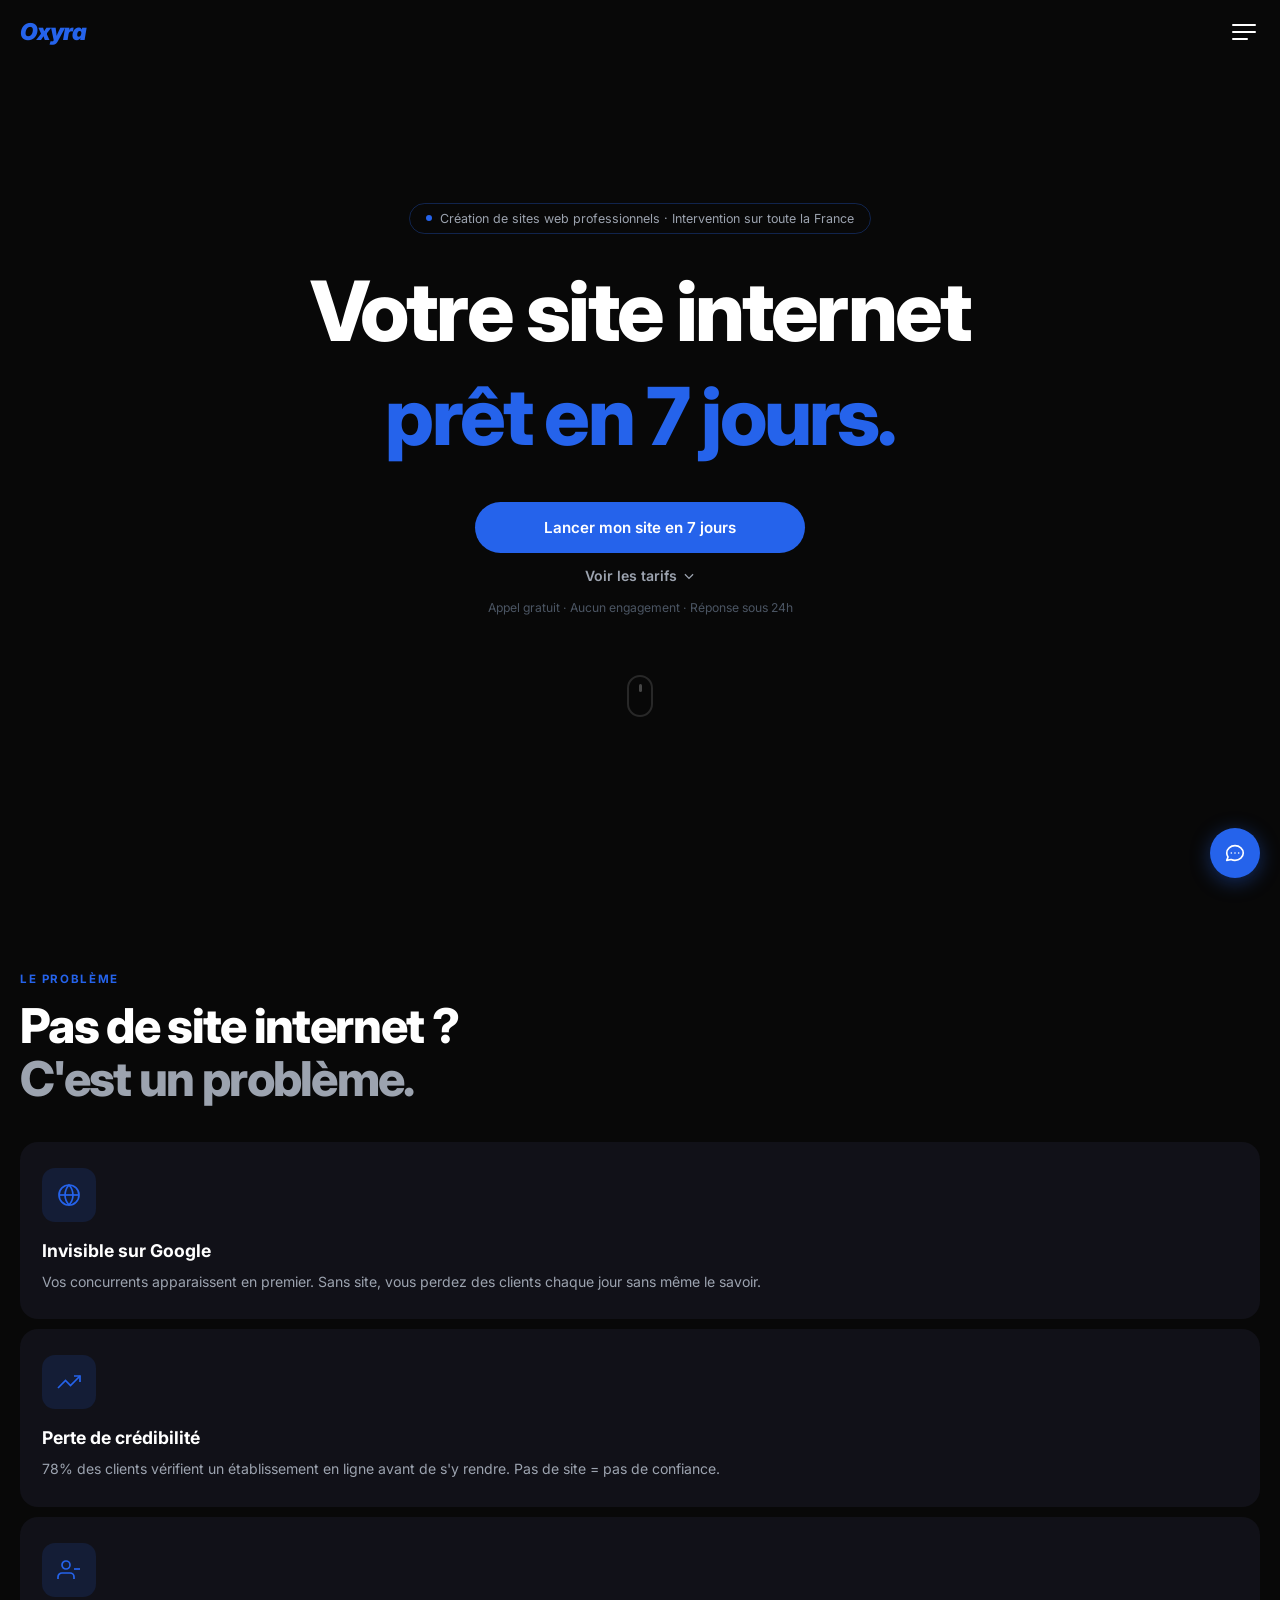
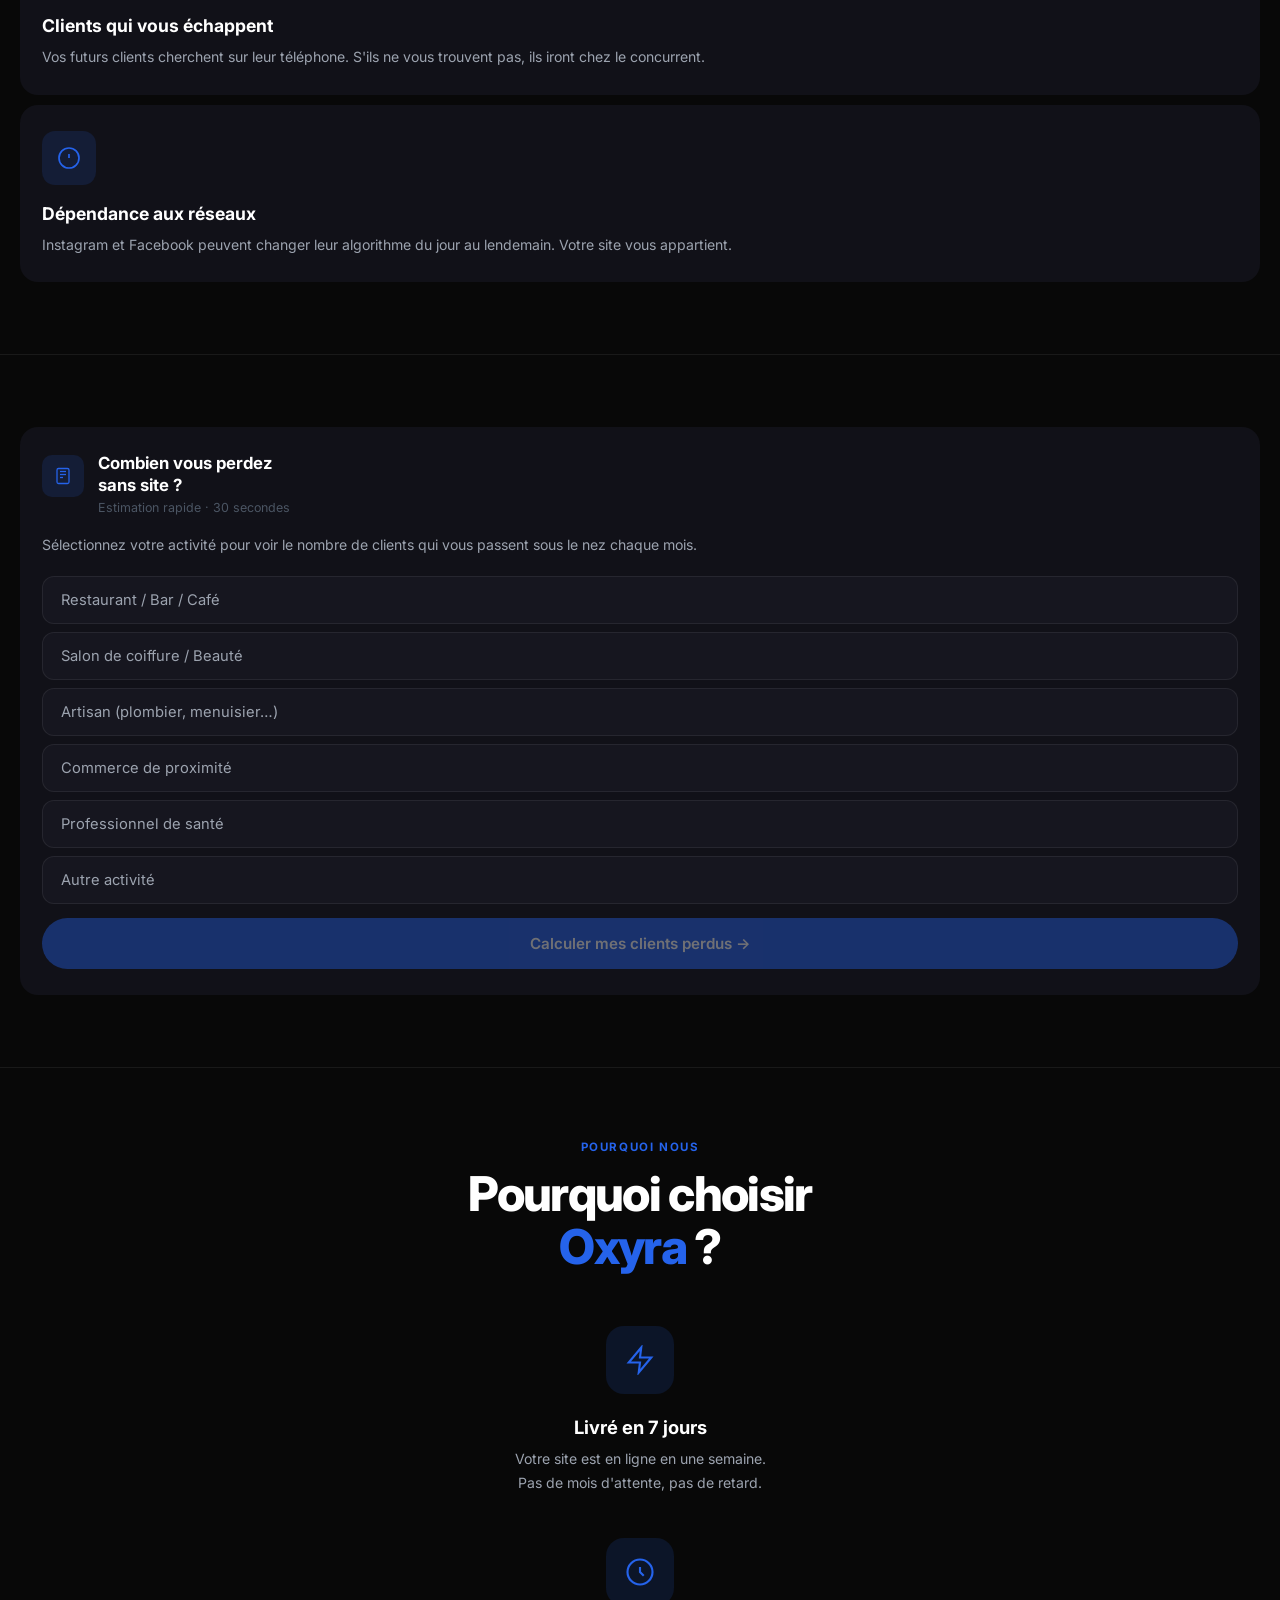
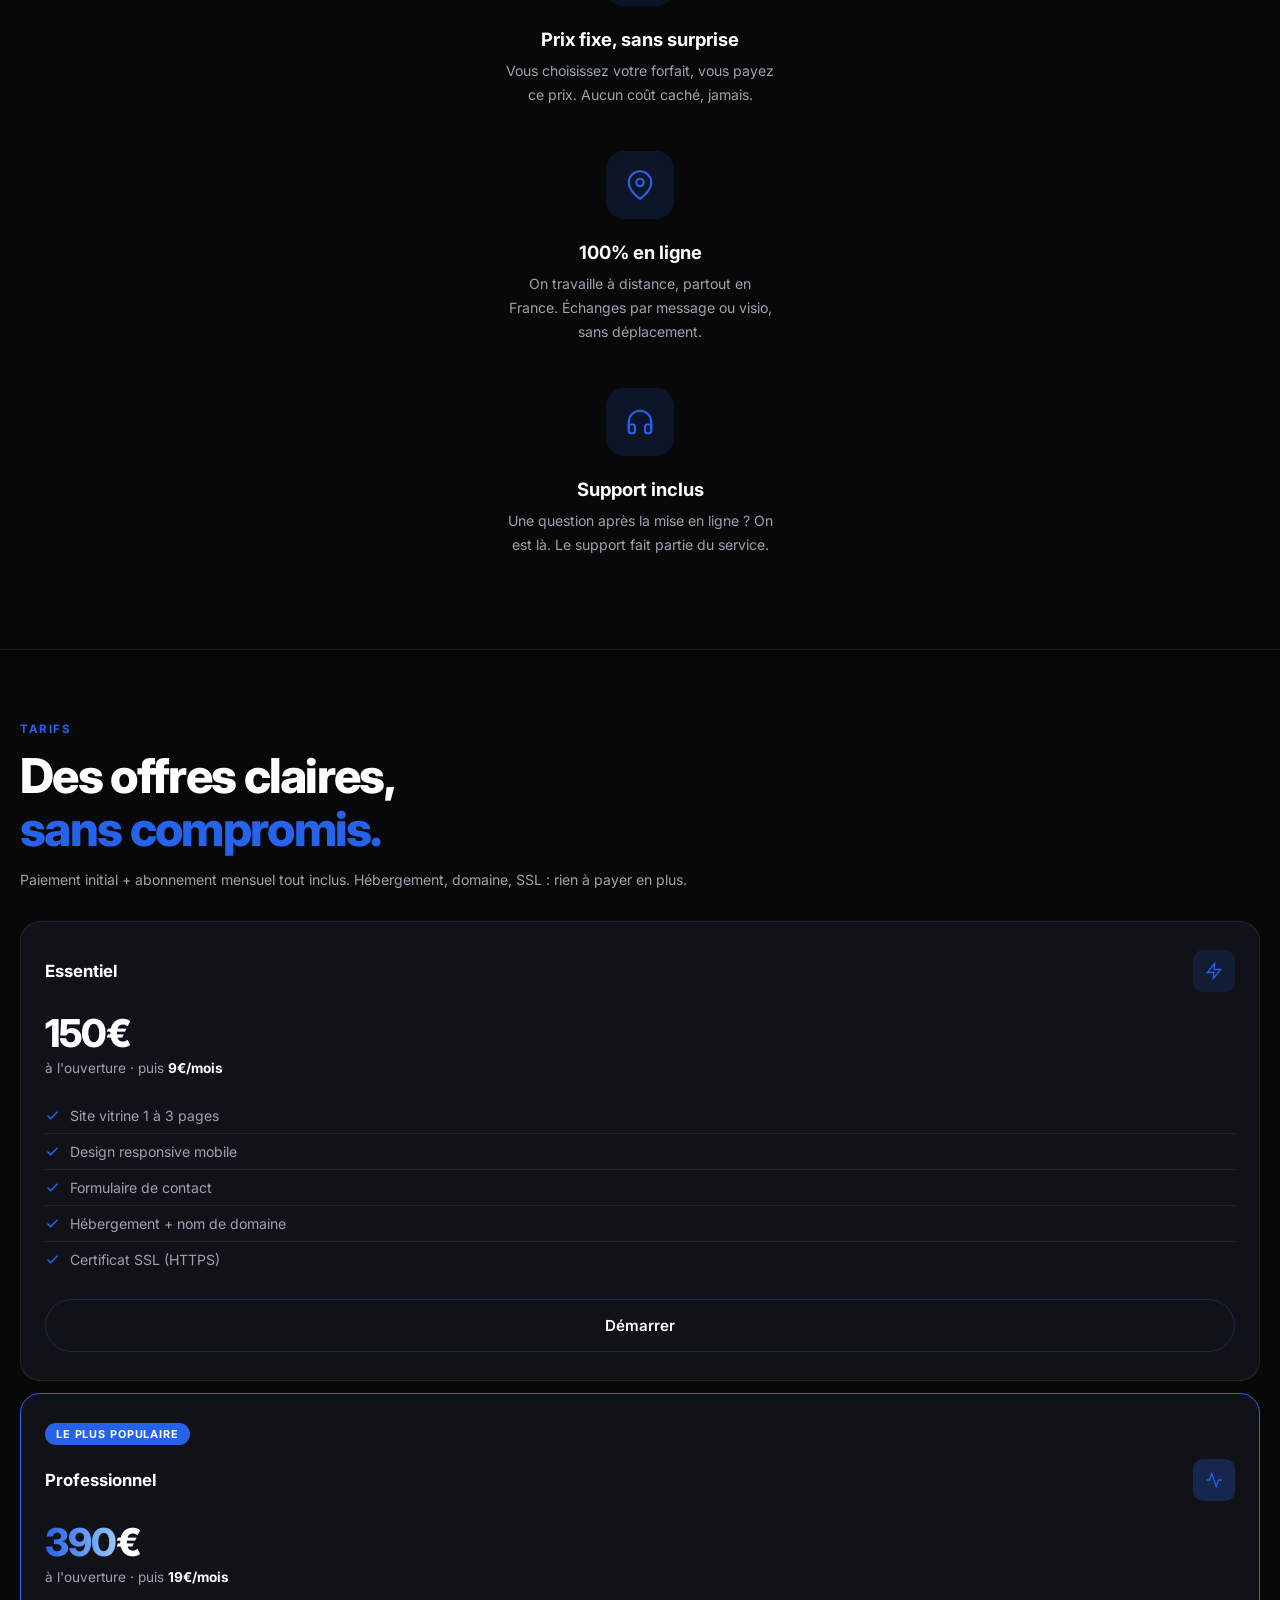
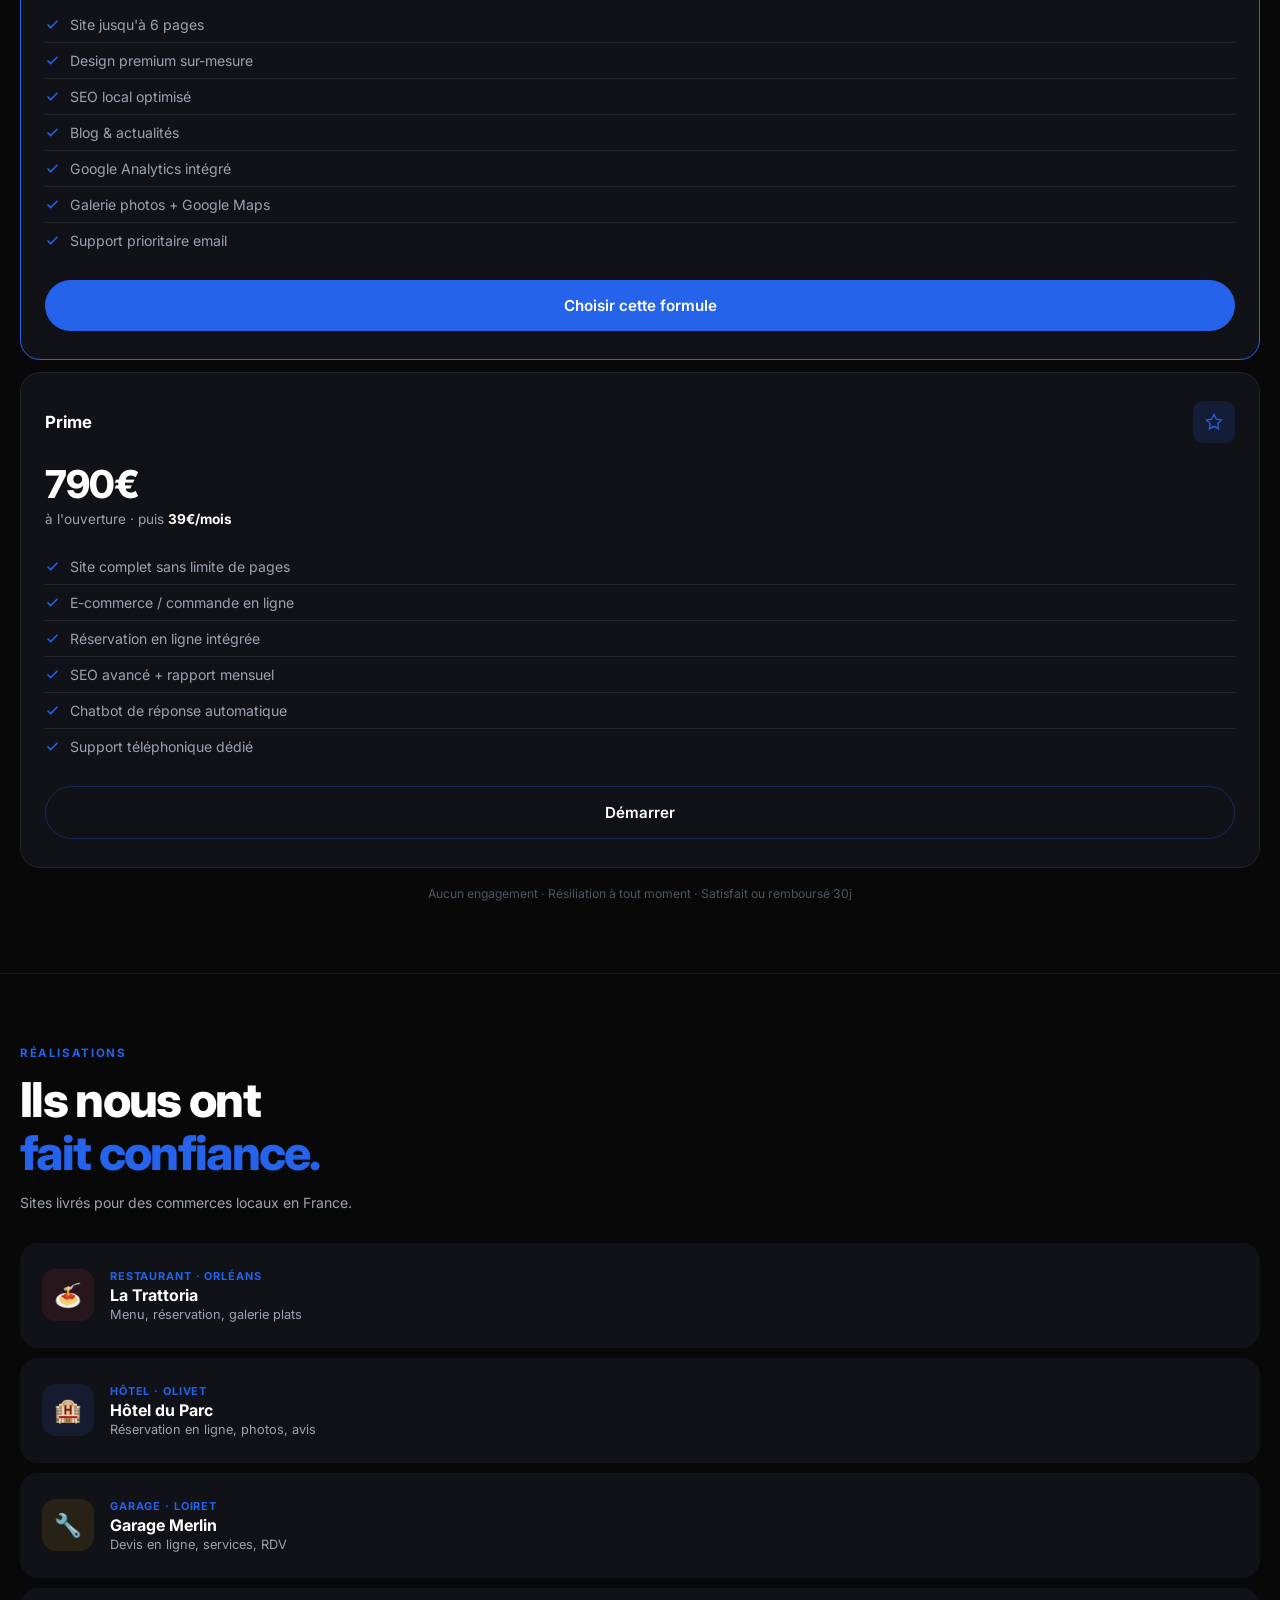
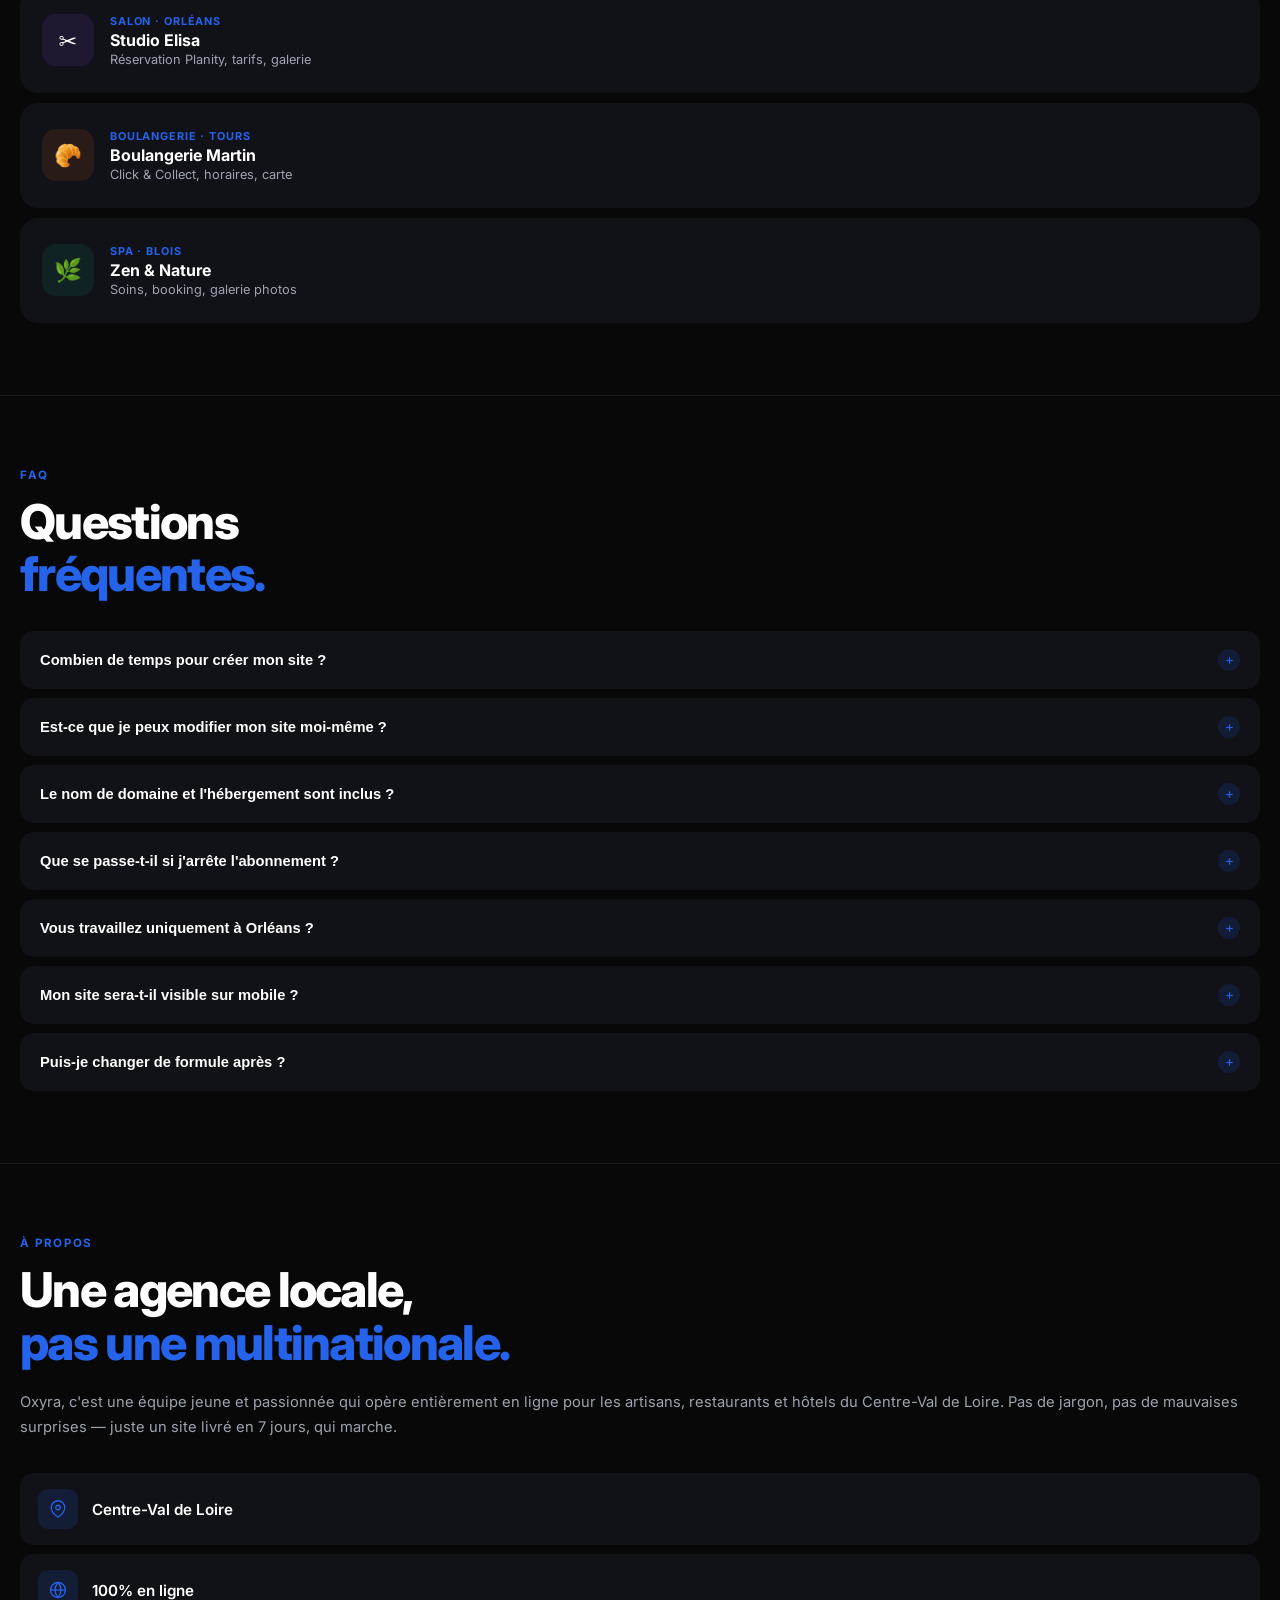
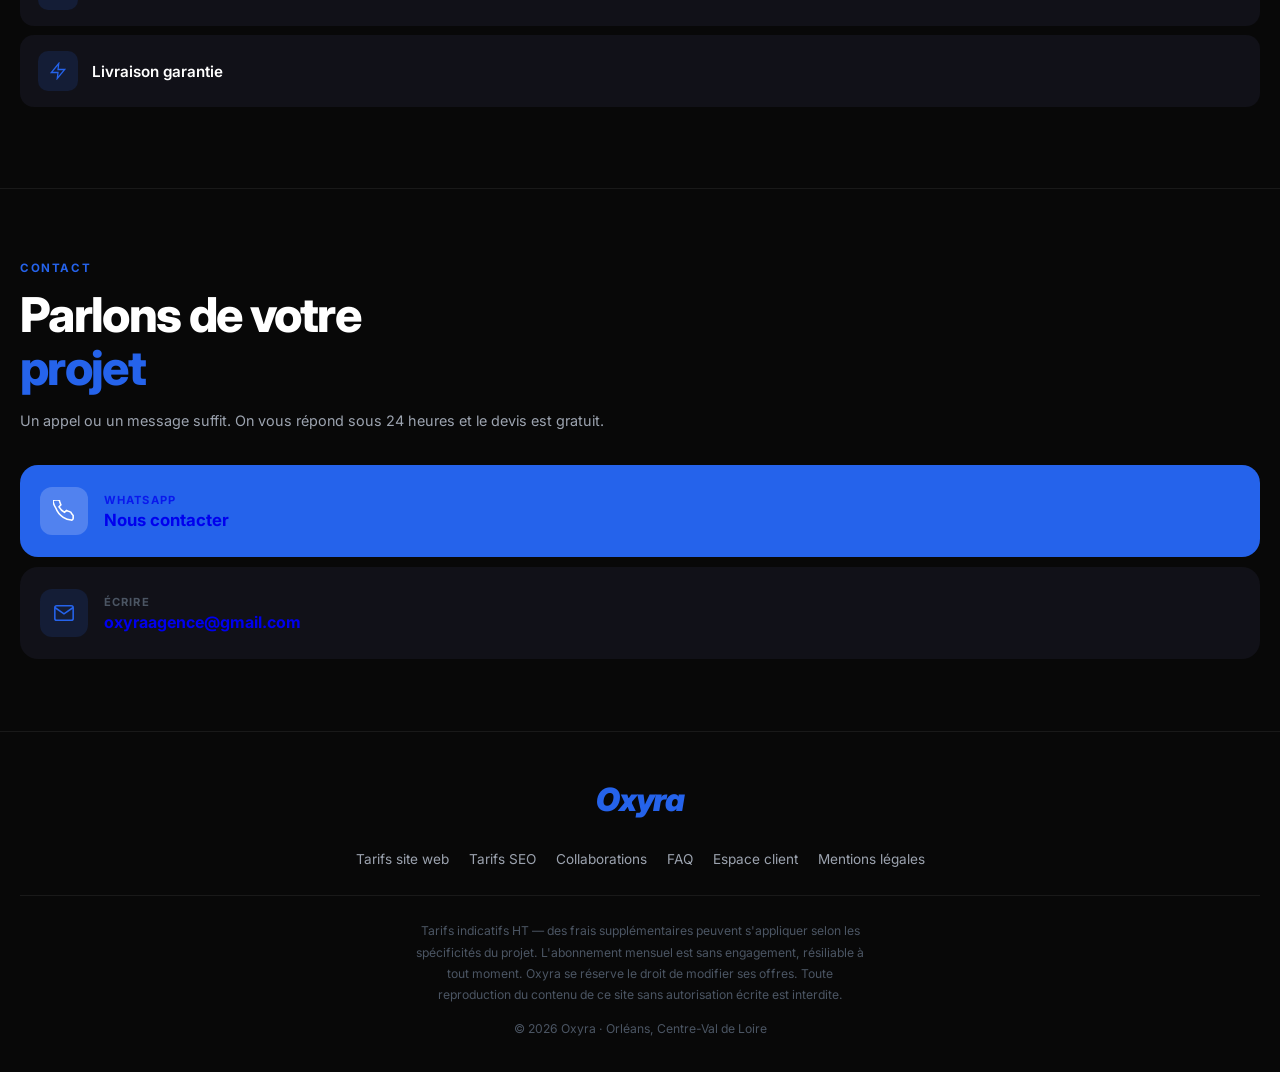
==== commit 3b96cada: "Animations sections et tarifs améliorées - Reveal scroll plus dramatique (translateY 56px + scale 0." ====
--- a/index.html
+++ b/index.html
@@ -99,8 +99,10 @@
     .section { padding: 72px 20px; }
 
     /* ── Reveal ── */
-    .rev { opacity:0;transform:translateY(22px);transition:opacity .55s ease,transform .55s ease; }
+    .rev { opacity:0;transform:translateY(56px) scale(.97);transition:opacity .7s cubic-bezier(.22,1,.36,1),transform .7s cubic-bezier(.22,1,.36,1); }
     .rev.in { opacity:1;transform:none; }
+    .rev-l { opacity:0;transform:translateX(-40px);transition:opacity .65s cubic-bezier(.22,1,.36,1),transform .65s cubic-bezier(.22,1,.36,1); }
+    .rev-l.in { opacity:1;transform:none; }
 
     /* ── Scroll mouse ── */
     .smouse { width:26px;height:42px;border:2px solid rgba(255,255,255,.13);border-radius:13px;margin:0 auto;display:flex;justify-content:center;padding-top:7px; }
@@ -108,13 +110,22 @@
     @keyframes sw { 0%{opacity:1;transform:translateY(0)} 100%{opacity:0;transform:translateY(10px)} }
 
     /* ── Pricing ── */
-    .pc { background:var(--card);border-radius:18px;padding:26px 22px;border:1px solid transparent; }
-    .pc + .pc { margin-top:10px; }
-    .pc.feat { border-color:var(--blue); }
+    .pc { background:var(--card);border-radius:20px;padding:28px 24px;border:1px solid var(--border);transition:transform .35s cubic-bezier(.22,1,.36,1),box-shadow .35s; }
+    .pc + .pc { margin-top:12px; }
+    .pc:not(.feat):hover { transform:translateY(-7px);box-shadow:0 28px 70px rgba(0,0,0,.55); }
+    .pc.feat { border-color:var(--blue);animation:featglow 3s ease-in-out infinite; }
+    .pc.feat:hover { transform:translateY(-9px); }
+    @keyframes featglow {
+      0%,100% { box-shadow:0 0 0 1px rgba(37,99,235,.35),0 0 40px rgba(37,99,235,.08); }
+      50%      { box-shadow:0 0 0 1px var(--blue),0 0 70px rgba(37,99,235,.22); }
+    }
     .pbadge { display:inline-block;background:var(--blue);color:#fff;font-size:.68rem;font-weight:700;letter-spacing:.08em;text-transform:uppercase;padding:4px 11px;border-radius:100px;margin-bottom:14px; }
     .pf { display:flex;align-items:center;gap:10px;font-size:.88rem;color:var(--gray);padding:9px 0;border-bottom:1px solid var(--border); }
     .pf:last-of-type { border-bottom:none; }
     .pf svg { width:15px;height:15px;stroke:var(--blue);flex-shrink:0;fill:none; }
+    /* Price shimmer on featured card */
+    .pamt-feat { background:linear-gradient(90deg,var(--blue) 0%,#93c5fd 50%,var(--blue) 100%);background-size:200% auto;-webkit-background-clip:text;-webkit-text-fill-color:transparent;background-clip:text;animation:pshine 3s linear infinite; }
+    @keyframes pshine { 0%{background-position:200% center} 100%{background-position:-200% center} }
 
     /* ── FAQ ── */
     .fi { background:var(--card);border-radius:14px; }
@@ -334,12 +345,12 @@
   <p class="rev gray" style="font-size:.88rem;margin-bottom:30px;line-height:1.65;">Paiement initial + abonnement mensuel tout inclus. Hébergement, domaine, SSL : rien à payer en plus.</p>
 
   <!-- Essentiel -->
-  <div class="pc rev">
+  <div class="pc rev" data-delay="0">
     <div style="display:flex;align-items:center;justify-content:space-between;margin-bottom:18px;">
       <h3 style="font-size:1.05rem;font-weight:700;">Essentiel</h3>
       <div class="ib-sm"><svg stroke-width="1.7" viewBox="0 0 24 24"><polygon points="13 2 3 14 12 14 11 22 21 10 12 10 13 2"/></svg></div>
     </div>
-    <div style="font-size:2.4rem;font-weight:800;letter-spacing:-.03em;margin-bottom:4px;">150€</div>
+    <div style="font-size:2.4rem;font-weight:800;letter-spacing:-.03em;margin-bottom:4px;"><span class="pcount" data-target="150">150</span>€</div>
     <div class="gray" style="font-size:.85rem;margin-bottom:22px;">à l'ouverture · puis <strong style="color:#fff;">9€/mois</strong></div>
     <div class="pf"><svg stroke-width="2.3" viewBox="0 0 24 24"><polyline points="20 6 9 17 4 12"/></svg>Site vitrine 1 à 3 pages</div>
     <div class="pf"><svg stroke-width="2.3" viewBox="0 0 24 24"><polyline points="20 6 9 17 4 12"/></svg>Design responsive mobile</div>
@@ -350,13 +361,13 @@
   </div>
 
   <!-- Professionnel -->
-  <div class="pc feat rev">
+  <div class="pc feat rev" data-delay="0.13">
     <div class="pbadge">Le plus populaire</div>
     <div style="display:flex;align-items:center;justify-content:space-between;margin-bottom:18px;">
       <h3 style="font-size:1.05rem;font-weight:700;">Professionnel</h3>
       <div class="ib-sm" style="background:rgba(37,99,235,.25);"><svg stroke-width="1.7" viewBox="0 0 24 24"><path d="M22 12h-4l-3 9L9 3l-3 9H2"/></svg></div>
     </div>
-    <div style="font-size:2.4rem;font-weight:800;letter-spacing:-.03em;color:var(--blue);margin-bottom:4px;">390€</div>
+    <div style="font-size:2.4rem;font-weight:800;letter-spacing:-.03em;margin-bottom:4px;"><span class="pcount pamt-feat" data-target="390">390</span>€</div>
     <div class="gray" style="font-size:.85rem;margin-bottom:22px;">à l'ouverture · puis <strong style="color:#fff;">19€/mois</strong></div>
     <div class="pf"><svg stroke-width="2.3" viewBox="0 0 24 24"><polyline points="20 6 9 17 4 12"/></svg>Site jusqu'à 6 pages</div>
     <div class="pf"><svg stroke-width="2.3" viewBox="0 0 24 24"><polyline points="20 6 9 17 4 12"/></svg>Design premium sur-mesure</div>
@@ -369,12 +380,12 @@
   </div>
 
   <!-- Prime -->
-  <div class="pc rev">
+  <div class="pc rev" data-delay="0.26">
     <div style="display:flex;align-items:center;justify-content:space-between;margin-bottom:18px;">
       <h3 style="font-size:1.05rem;font-weight:700;">Prime</h3>
       <div class="ib-sm"><svg stroke-width="1.7" viewBox="0 0 24 24"><polygon points="12 2 15.09 8.26 22 9.27 17 14.14 18.18 21.02 12 17.77 5.82 21.02 7 14.14 2 9.27 8.91 8.26 12 2"/></svg></div>
     </div>
-    <div style="font-size:2.4rem;font-weight:800;letter-spacing:-.03em;margin-bottom:4px;">790€</div>
+    <div style="font-size:2.4rem;font-weight:800;letter-spacing:-.03em;margin-bottom:4px;"><span class="pcount" data-target="790">790</span>€</div>
     <div class="gray" style="font-size:.85rem;margin-bottom:22px;">à l'ouverture · puis <strong style="color:#fff;">39€/mois</strong></div>
     <div class="pf"><svg stroke-width="2.3" viewBox="0 0 24 24"><polyline points="20 6 9 17 4 12"/></svg>Site complet sans limite de pages</div>
     <div class="pf"><svg stroke-width="2.3" viewBox="0 0 24 24"><polyline points="20 6 9 17 4 12"/></svg>E-commerce / commande en ligne</div>
@@ -523,13 +534,38 @@
 
 // Reveal
 const obs = new IntersectionObserver(entries => {
-  entries.forEach(e => { if (e.isIntersecting) e.target.classList.add('in'); });
-}, { threshold: 0.08, rootMargin: '0px 0px -28px 0px' });
-document.querySelectorAll('.rev').forEach((el, i) => {
-  el.style.transitionDelay = (i % 4) * 0.05 + 's';
+  entries.forEach(e => {
+    if (e.isIntersecting) {
+      e.target.classList.add('in');
+      // Counter animation on pricing cards
+      e.target.querySelectorAll && e.target.querySelectorAll('.pcount').forEach(el => countUp(el));
+    }
+  });
+}, { threshold: 0.1, rootMargin: '0px 0px -24px 0px' });
+
+let revIdx = 0;
+document.querySelectorAll('.rev, .rev-l').forEach(el => {
+  const d = el.dataset.delay;
+  el.style.transitionDelay = d !== undefined ? d + 's' : (revIdx % 5) * 0.07 + 's';
+  revIdx++;
   obs.observe(el);
 });
 setTimeout(() => document.querySelectorAll('section:first-of-type .rev').forEach(el => el.classList.add('in')), 80);
+
+// Price counter
+function countUp(el) {
+  const target = parseInt(el.dataset.target, 10);
+  const duration = 700;
+  const start = performance.now();
+  function step(now) {
+    const progress = Math.min((now - start) / duration, 1);
+    const ease = 1 - Math.pow(1 - progress, 3);
+    el.textContent = Math.round(ease * target);
+    if (progress < 1) requestAnimationFrame(step);
+    else el.textContent = target;
+  }
+  requestAnimationFrame(step);
+}
 
 // FAQ
 document.querySelectorAll('.fb').forEach(btn => {
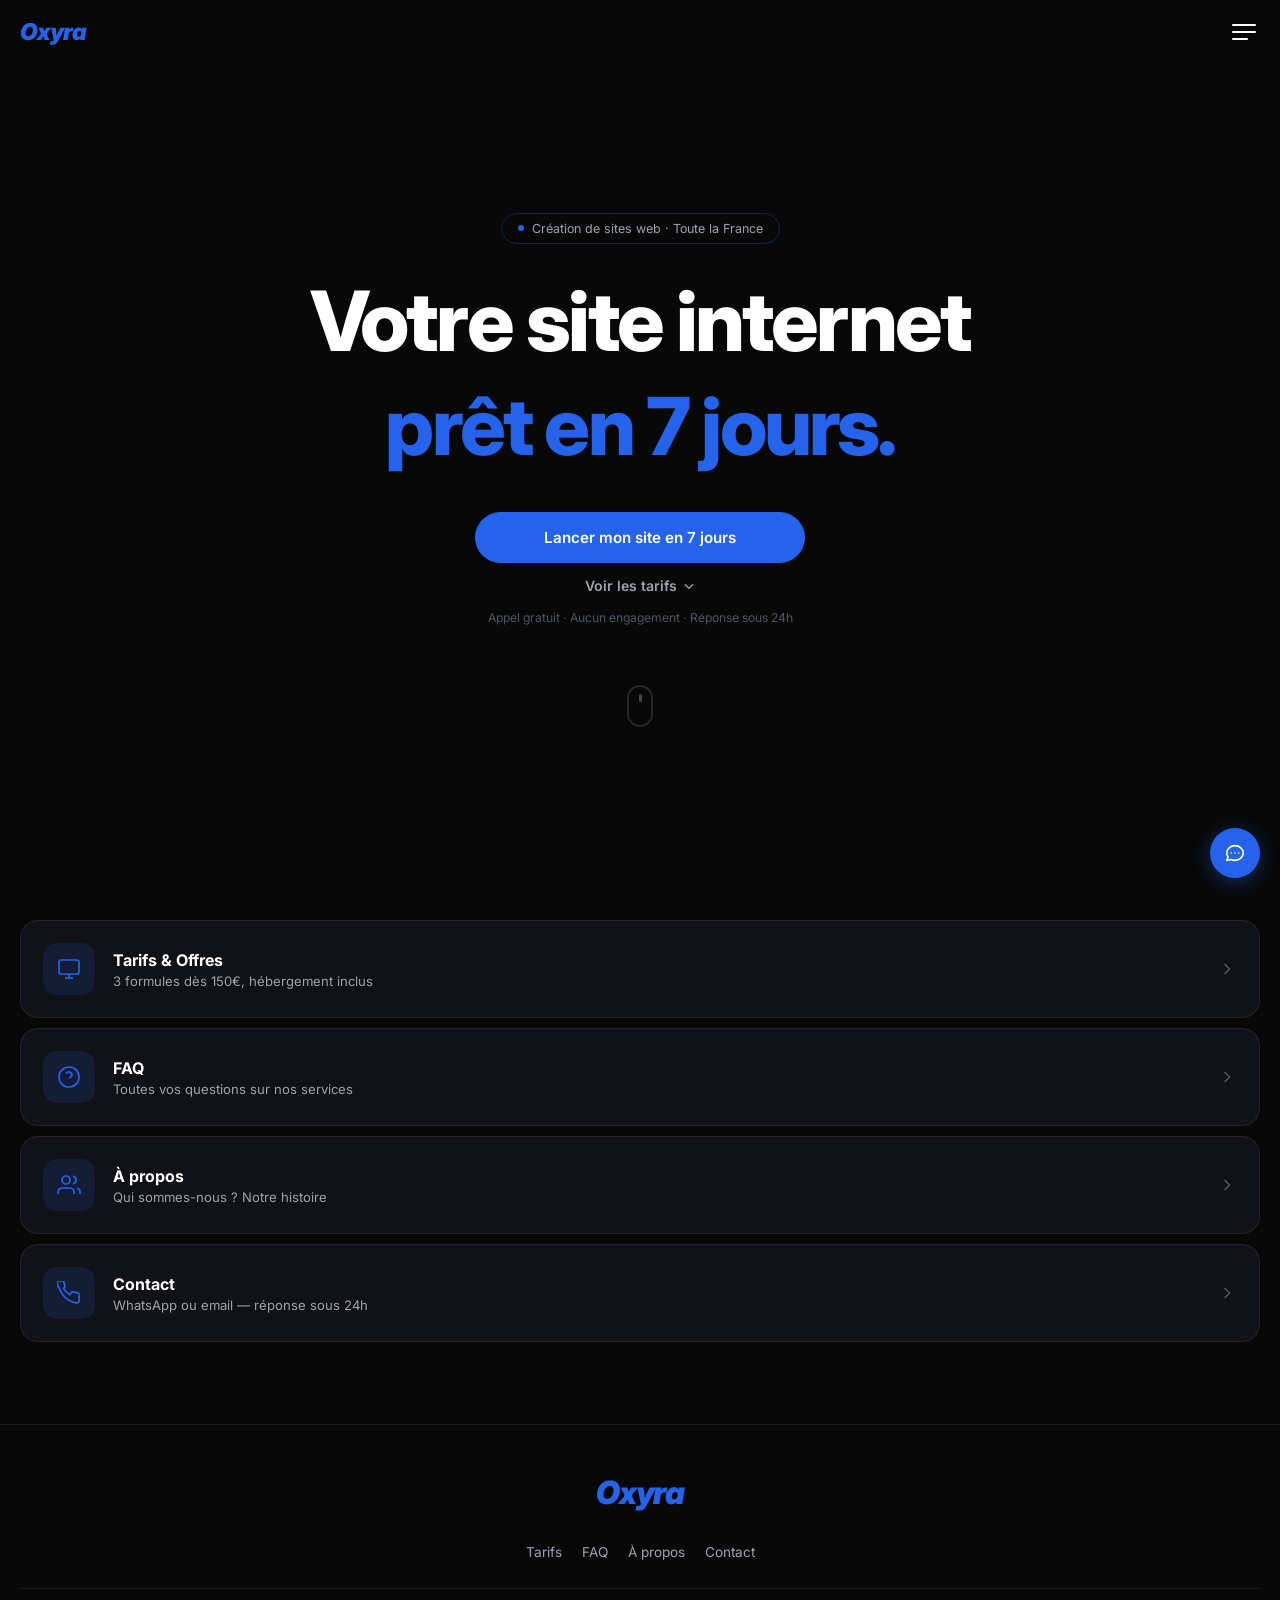
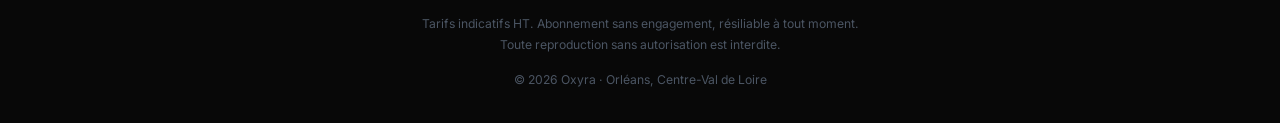
==== commit 3ff551cd: "Architecture multi-pages : homepage minimaliste + 4 pages séparées - index.html : homepage hero + 4 " ====
--- a/index.html
+++ b/index.html
@@ -1,182 +1,19 @@
 <!DOCTYPE html>
-<html lang="fr" class="scroll-smooth">
+<html lang="fr">
 <head>
   <meta charset="UTF-8" />
   <meta name="viewport" content="width=device-width, initial-scale=1.0" />
   <title>Oxyra – Votre site internet prêt en 7 jours</title>
-  <meta name="description" content="Oxyra crée des sites web professionnels pour les petits commerces. Livré en 7 jours, à partir de 150€. Centre-Val de Loire et toute la France." />
+  <meta name="description" content="Oxyra crée des sites web professionnels pour les petits commerces. Livré en 7 jours, à partir de 150€." />
   <link rel="preconnect" href="https://fonts.googleapis.com" />
   <link href="https://fonts.googleapis.com/css2?family=Inter:ital,wght@0,400;0,500;0,600;0,700;0,800;0,900;1,800;1,900&display=swap" rel="stylesheet" />
-  <style>
-    *, *::before, *::after { box-sizing: border-box; margin: 0; padding: 0; }
-
-    :root {
-      --blue: #2563eb;
-      --blue-h: #1d4ed8;
-      --blue-bg: rgba(37,99,235,.14);
-      --blue-br: rgba(37,99,235,.3);
-      --card: #111118;
-      --card2: #16161f;
-      --gray: #9ca3af;
-      --dim: #4b5563;
-      --border: rgba(255,255,255,.07);
-    }
-
-    html { scroll-behavior: smooth; }
-    body {
-      background: #080808;
-      color: #fff;
-      font-family: 'Inter', system-ui, sans-serif;
-      -webkit-font-smoothing: antialiased;
-      overflow-x: hidden;
-    }
-
-    /* ── Logo ── */
-    .logo {
-      font-size: 1.45rem;
-      font-weight: 900;
-      font-style: italic;
-      color: var(--blue);
-      letter-spacing: -0.04em;
-      text-decoration: none;
-    }
-
-    /* ── Section label ── */
-    .lbl {
-      font-size: .72rem;
-      font-weight: 700;
-      letter-spacing: .14em;
-      text-transform: uppercase;
-      color: var(--blue);
-      display: block;
-      margin-bottom: 14px;
-    }
-
-    /* ── Headings ── */
-    .h2 {
-      font-size: clamp(2rem,7.5vw,3rem);
-      font-weight: 800;
-      letter-spacing: -.035em;
-      line-height: 1.1;
-    }
-
-    /* ── Colours ── */
-    .blue { color: var(--blue); }
-    .gray { color: var(--gray); }
-
-    /* ── Buttons ── */
-    .btn {
-      display: inline-flex; align-items: center; justify-content: center; gap: 8px;
-      font-weight: 600; font-size: .95rem; border-radius: 100px;
-      cursor: pointer; text-decoration: none; transition: all .2s; border: none;
-      font-family: inherit; width: 100%;
-    }
-    .btn-blue  { background: var(--blue); color: #fff; padding: 16px 28px; }
-    .btn-blue:hover  { background: var(--blue-h); transform: translateY(-1px); }
-    .btn-out   { background: transparent; border: 1px solid var(--blue-br); color: #fff; padding: 16px 28px; }
-    .btn-out:hover   { border-color: var(--blue); background: var(--blue-bg); }
-    .btn-ghost { background: none; border: none; color: var(--gray); font-size: .88rem; width: auto; padding: 0; gap: 5px; }
-    .btn-ghost:hover { color: #fff; }
-
-    /* ── Cards ── */
-    .card { background: var(--card); border-radius: 18px; padding: 26px 22px; }
-    .card + .card { margin-top: 10px; }
-
-    /* ── Icon boxes ── */
-    .ib  { width:54px;height:54px;background:var(--blue-bg);border-radius:13px;display:flex;align-items:center;justify-content:center;margin-bottom:18px;flex-shrink:0; }
-    .ib svg { width:24px;height:24px;stroke:var(--blue);fill:none; }
-    .ib-sm { width:42px;height:42px;background:var(--blue-bg);border-radius:10px;display:flex;align-items:center;justify-content:center;flex-shrink:0; }
-    .ib-sm svg { width:18px;height:18px;stroke:var(--blue);fill:none; }
-    .ib-lg { width:68px;height:68px;background:var(--blue-bg);border-radius:18px;display:flex;align-items:center;justify-content:center;margin:0 auto 22px; }
-    .ib-lg svg { width:30px;height:30px;stroke:var(--blue);fill:none; }
-
-    /* ── Hero pill ── */
-    .pill { display:inline-flex;align-items:center;gap:8px;border:1px solid var(--blue-br);border-radius:100px;padding:7px 16px;font-size:.78rem;color:var(--gray); }
-    .pill-dot { width:6px;height:6px;background:var(--blue);border-radius:50%;flex-shrink:0; }
-
-    /* ── Divider ── */
-    hr { border:none;border-top:1px solid var(--border); }
-    .section { padding: 72px 20px; }
-
-    /* ── Reveal ── */
-    .rev { opacity:0;transform:translateY(56px) scale(.97);transition:opacity .7s cubic-bezier(.22,1,.36,1),transform .7s cubic-bezier(.22,1,.36,1); }
-    .rev.in { opacity:1;transform:none; }
-    .rev-l { opacity:0;transform:translateX(-40px);transition:opacity .65s cubic-bezier(.22,1,.36,1),transform .65s cubic-bezier(.22,1,.36,1); }
-    .rev-l.in { opacity:1;transform:none; }
-
-    /* ── Scroll mouse ── */
-    .smouse { width:26px;height:42px;border:2px solid rgba(255,255,255,.13);border-radius:13px;margin:0 auto;display:flex;justify-content:center;padding-top:7px; }
-    .swheel { width:3px;height:8px;background:rgba(255,255,255,.25);border-radius:3px;animation:sw 1.7s ease-in-out infinite; }
-    @keyframes sw { 0%{opacity:1;transform:translateY(0)} 100%{opacity:0;transform:translateY(10px)} }
-
-    /* ── Pricing ── */
-    .pc { background:var(--card);border-radius:20px;padding:28px 24px;border:1px solid var(--border);transition:transform .35s cubic-bezier(.22,1,.36,1),box-shadow .35s; }
-    .pc + .pc { margin-top:12px; }
-    .pc:not(.feat):hover { transform:translateY(-7px);box-shadow:0 28px 70px rgba(0,0,0,.55); }
-    .pc.feat { border-color:var(--blue);animation:featglow 3s ease-in-out infinite; }
-    .pc.feat:hover { transform:translateY(-9px); }
-    @keyframes featglow {
-      0%,100% { box-shadow:0 0 0 1px rgba(37,99,235,.35),0 0 40px rgba(37,99,235,.08); }
-      50%      { box-shadow:0 0 0 1px var(--blue),0 0 70px rgba(37,99,235,.22); }
-    }
-    .pbadge { display:inline-block;background:var(--blue);color:#fff;font-size:.68rem;font-weight:700;letter-spacing:.08em;text-transform:uppercase;padding:4px 11px;border-radius:100px;margin-bottom:14px; }
-    .pf { display:flex;align-items:center;gap:10px;font-size:.88rem;color:var(--gray);padding:9px 0;border-bottom:1px solid var(--border); }
-    .pf:last-of-type { border-bottom:none; }
-    .pf svg { width:15px;height:15px;stroke:var(--blue);flex-shrink:0;fill:none; }
-    /* Price shimmer on featured card */
-    .pamt-feat { background:linear-gradient(90deg,var(--blue) 0%,#93c5fd 50%,var(--blue) 100%);background-size:200% auto;-webkit-background-clip:text;-webkit-text-fill-color:transparent;background-clip:text;animation:pshine 3s linear infinite; }
-    @keyframes pshine { 0%{background-position:200% center} 100%{background-position:-200% center} }
-
-    /* ── FAQ ── */
-    .fi { background:var(--card);border-radius:14px; }
-    .fi + .fi { margin-top:9px; }
-    .fb { width:100%;background:none;border:none;padding:18px 20px;display:flex;justify-content:space-between;align-items:center;gap:14px;cursor:pointer;text-align:left; }
-    .fq { font-size:.92rem;font-weight:600;color:#fff;line-height:1.4;font-family:inherit; }
-    .fic { width:22px;height:22px;background:var(--blue-bg);border-radius:50%;display:flex;align-items:center;justify-content:center;flex-shrink:0;transition:transform .3s; }
-    .fic svg { width:11px;height:11px;stroke:var(--blue);fill:none; }
-    .fi.open .fic { transform:rotate(45deg); }
-    .fa { max-height:0;overflow:hidden;transition:max-height .35s ease; }
-    .fa.open { max-height:260px; }
-    .fai { padding:0 20px 18px;font-size:.88rem;color:var(--gray);line-height:1.72; }
-
-    /* ── Calculator ── */
-    .co { width:100%;background:var(--card2);border:1px solid var(--border);border-radius:12px;padding:14px 18px;font-size:.92rem;color:var(--gray);font-family:inherit;cursor:pointer;text-align:left;transition:all .2s;margin-bottom:8px;display:block; }
-    .co:hover { border-color:var(--blue-br);color:#fff; }
-    .co.sel { border-color:var(--blue);color:#fff;background:var(--blue-bg); }
-    #cr { display:none;background:var(--blue-bg);border:1px solid var(--blue-br);border-radius:14px;padding:22px;margin-top:16px;text-align:center; }
-    #cr.show { display:block; }
-
-    /* ── Contact cards ── */
-    .cc-blue { background:var(--blue);border-radius:18px;padding:22px 20px;display:flex;align-items:center;gap:16px;text-decoration:none;transition:all .2s; }
-    .cc-blue:hover { background:var(--blue-h);transform:translateY(-2px); }
-    .cc-dark { background:var(--card);border-radius:18px;padding:22px 20px;display:flex;align-items:center;gap:16px;text-decoration:none;margin-top:10px;transition:all .2s; }
-    .cc-dark:hover { background:var(--card2);transform:translateY(-2px); }
-    .ci-w { width:48px;height:48px;background:rgba(255,255,255,.2);border-radius:12px;display:flex;align-items:center;justify-content:center;flex-shrink:0; }
-    .ci-w svg { width:22px;height:22px;fill:none; }
-    .ci-b { width:48px;height:48px;background:var(--blue-bg);border-radius:12px;display:flex;align-items:center;justify-content:center;flex-shrink:0; }
-    .ci-b svg { width:22px;height:22px;fill:none; }
-
-    /* ── Mobile nav ── */
-    #nv { position:fixed;inset:0;background:#080808;z-index:200;display:none;flex-direction:column;padding:22px 20px 32px; }
-    #nv.open { display:flex; }
-    .nl { display:block;font-size:1.5rem;font-weight:700;color:#fff;text-decoration:none;padding:16px 0;border-bottom:1px solid var(--border);transition:color .18s; }
-    .nl:hover { color:var(--blue); }
-
-    /* ── About badges ── */
-    .ab { background:var(--card);border-radius:14px;padding:16px 18px;display:flex;align-items:center;gap:14px;margin-bottom:9px; }
-    .abi { width:40px;height:40px;background:var(--blue-bg);border-radius:10px;display:flex;align-items:center;justify-content:center;flex-shrink:0; }
-    .abi svg { width:18px;height:18px;stroke:var(--blue);fill:none; }
-
-    /* ── Portfolio rows ── */
-    .pr { display:flex;align-items:center;gap:16px; }
-    .pe { width:52px;height:52px;border-radius:14px;display:flex;align-items:center;justify-content:center;font-size:1.4rem;flex-shrink:0; }
-  </style>
+  <link rel="stylesheet" href="style.css" />
 </head>
 <body>
 
 <!-- ═══════════════ HEADER ═══════════════ -->
-<header style="position:fixed;top:0;left:0;right:0;z-index:100;display:flex;align-items:center;justify-content:space-between;padding:18px 20px;">
-  <a href="#" class="logo">Oxyra</a>
+<header style="position:fixed;top:0;left:0;right:0;z-index:100;display:flex;align-items:center;justify-content:space-between;padding:18px 20px;background:rgba(8,8,8,.85);backdrop-filter:blur(12px);">
+  <a href="index.html" class="logo">Oxyra</a>
   <button id="mo" aria-label="Menu" style="background:none;border:none;cursor:pointer;display:flex;flex-direction:column;gap:5px;padding:4px;">
     <span style="display:block;width:24px;height:2px;background:#fff;border-radius:2px;"></span>
     <span style="display:block;width:24px;height:2px;background:#fff;border-radius:2px;"></span>
@@ -193,21 +30,20 @@
     </button>
   </div>
   <div style="flex:1;">
-    <a href="#offres" class="nl">Tarifs Site Web</a>
-    <a href="#faq" class="nl">FAQ</a>
-    <a href="#portfolio" class="nl">Collaborations</a>
-    <a href="#about" class="nl">À propos</a>
-    <a href="#contact" class="nl">Contact</a>
+    <a href="tarifs.html" class="nl">Tarifs & Offres</a>
+    <a href="faq.html" class="nl">FAQ</a>
+    <a href="about.html" class="nl">À propos</a>
+    <a href="contact.html" class="nl">Contact</a>
   </div>
-  <a href="#contact" class="btn btn-blue" style="margin-top:28px;">Devis gratuit</a>
+  <a href="contact.html" class="btn btn-blue" style="margin-top:28px;">Devis gratuit</a>
 </div>
 
 
 <!-- ═══════════════ HERO ═══════════════ -->
-<section style="min-height:100svh;display:flex;flex-direction:column;align-items:center;justify-content:center;text-align:center;padding:100px 20px 80px;">
+<section style="min-height:100svh;display:flex;flex-direction:column;align-items:center;justify-content:center;text-align:center;padding:100px 20px 60px;">
   <div class="pill rev" style="margin-bottom:32px;">
     <span class="pill-dot"></span>
-    Création de sites web professionnels · Intervention sur toute la France
+    Création de sites web · Toute la France
   </div>
 
   <h1 class="rev" style="font-size:clamp(2.7rem,11vw,5.2rem);font-weight:800;letter-spacing:-.035em;line-height:1.07;margin-bottom:18px;">
@@ -218,8 +54,8 @@
   </p>
 
   <div class="rev" style="width:100%;max-width:330px;display:flex;flex-direction:column;align-items:center;gap:14px;">
-    <a href="#contact" class="btn btn-blue">Lancer mon site en 7 jours</a>
-    <a href="#offres" class="btn btn-ghost">
+    <a href="contact.html" class="btn btn-blue">Lancer mon site en 7 jours</a>
+    <a href="tarifs.html" class="btn btn-ghost">
       Voir les tarifs
       <svg width="14" height="14" fill="none" stroke="currentColor" stroke-width="2.2" viewBox="0 0 24 24"><path d="M19 9l-7 7-7-7"/></svg>
     </a>
@@ -232,372 +68,96 @@
 </section>
 
 
-<!-- ═══════════════ PROBLÈME ═══════════════ -->
-<section id="probleme" class="section">
-  <span class="lbl rev">Le problème</span>
-  <h2 class="h2 rev" style="margin-bottom:36px;">
-    Pas de site internet ?<br/><span style="color:var(--gray);">C'est un problème.</span>
-  </h2>
+<!-- ═══════════════ NAVIGATION CARDS ═══════════════ -->
+<section class="section" style="padding-top:20px;">
 
-  <div class="card rev">
-    <div class="ib"><svg stroke-width="1.7" viewBox="0 0 24 24"><circle cx="12" cy="12" r="10"/><line x1="2" y1="12" x2="22" y2="12"/><path d="M12 2a15.3 15.3 0 014 10 15.3 15.3 0 01-4 10 15.3 15.3 0 01-4-10 15.3 15.3 0 014-10z"/></svg></div>
-    <h3 style="font-size:1.1rem;font-weight:700;margin-bottom:9px;">Invisible sur Google</h3>
-    <p style="font-size:.88rem;color:var(--gray);line-height:1.68;">Vos concurrents apparaissent en premier. Sans site, vous perdez des clients chaque jour sans même le savoir.</p>
-  </div>
-
-  <div class="card rev">
-    <div class="ib"><svg stroke-width="1.7" viewBox="0 0 24 24"><polyline points="23 6 13.5 15.5 8.5 10.5 1 18"/><polyline points="17 6 23 6 23 12"/></svg></div>
-    <h3 style="font-size:1.1rem;font-weight:700;margin-bottom:9px;">Perte de crédibilité</h3>
-    <p style="font-size:.88rem;color:var(--gray);line-height:1.68;">78% des clients vérifient un établissement en ligne avant de s'y rendre. Pas de site = pas de confiance.</p>
-  </div>
-
-  <div class="card rev">
-    <div class="ib"><svg stroke-width="1.7" viewBox="0 0 24 24"><path d="M17 21v-2a4 4 0 00-4-4H5a4 4 0 00-4 4v2"/><circle cx="9" cy="7" r="4"/><line x1="23" y1="11" x2="17" y2="11"/></svg></div>
-    <h3 style="font-size:1.1rem;font-weight:700;margin-bottom:9px;">Clients qui vous échappent</h3>
-    <p style="font-size:.88rem;color:var(--gray);line-height:1.68;">Vos futurs clients cherchent sur leur téléphone. S'ils ne vous trouvent pas, ils iront chez le concurrent.</p>
-  </div>
-
-  <div class="card rev">
-    <div class="ib"><svg stroke-width="1.7" viewBox="0 0 24 24"><circle cx="12" cy="12" r="10"/><line x1="12" y1="8" x2="12" y2="12"/><line x1="12" y1="16" x2="12.01" y2="16"/></svg></div>
-    <h3 style="font-size:1.1rem;font-weight:700;margin-bottom:9px;">Dépendance aux réseaux</h3>
-    <p style="font-size:.88rem;color:var(--gray);line-height:1.68;">Instagram et Facebook peuvent changer leur algorithme du jour au lendemain. Votre site vous appartient.</p>
-  </div>
-</section>
-
-<hr />
-
-
-<!-- ═══════════════ CALCULATEUR ═══════════════ -->
-<section id="calc" class="section">
-  <div class="card rev">
-    <div style="display:flex;align-items:flex-start;gap:14px;margin-bottom:18px;">
-      <div class="ib-sm" style="margin-top:2px;">
-        <svg stroke-width="1.7" viewBox="0 0 24 24"><rect x="4" y="2" width="16" height="20" rx="2"/><line x1="8" y1="6" x2="16" y2="6"/><line x1="8" y1="10" x2="16" y2="10"/><line x1="8" y1="14" x2="12" y2="14"/></svg>
-      </div>
-      <div>
-        <h3 style="font-size:1.05rem;font-weight:700;line-height:1.3;">Combien vous perdez<br/>sans site ?</h3>
-        <p style="font-size:.78rem;color:var(--dim);margin-top:3px;">Estimation rapide · 30 secondes</p>
-      </div>
+  <a href="tarifs.html" class="nav-card rev">
+    <div class="nc-icon">
+      <svg stroke-width="1.7" viewBox="0 0 24 24"><rect x="2" y="3" width="20" height="14" rx="2"/><line x1="8" y1="21" x2="16" y2="21"/><line x1="12" y1="17" x2="12" y2="21"/></svg>
     </div>
-
-    <p style="font-size:.88rem;color:var(--gray);line-height:1.65;margin-bottom:20px;">Sélectionnez votre activité pour voir le nombre de clients qui vous passent sous le nez chaque mois.</p>
-
-    <button class="co" data-n="85" data-e="2 125">Restaurant / Bar / Café</button>
-    <button class="co" data-n="62" data-e="1 240">Salon de coiffure / Beauté</button>
-    <button class="co" data-n="48" data-e="1 440">Artisan (plombier, menuisier…)</button>
-    <button class="co" data-n="71" data-e="1 775">Commerce de proximité</button>
-    <button class="co" data-n="54" data-e="2 700">Professionnel de santé</button>
-    <button class="co" data-n="40" data-e="1 000">Autre activité</button>
-
-    <button id="cb" class="btn btn-blue" style="margin-top:6px;opacity:.4;pointer-events:none;">Calculer mes clients perdus →</button>
-
-    <div id="cr">
-      <p style="font-size:.75rem;color:var(--blue);font-weight:700;letter-spacing:.1em;text-transform:uppercase;margin-bottom:8px;">Résultat estimé</p>
-      <p style="font-size:2.2rem;font-weight:800;letter-spacing:-.03em;margin-bottom:4px;"><span id="cn">0</span> clients/mois</p>
-      <p style="font-size:.88rem;color:var(--gray);">vous passent sous le nez — environ <strong style="color:#fff;"><span id="ce">0</span>€ de CA perdu.</strong></p>
-      <a href="#contact" class="btn btn-blue" style="margin-top:18px;">Je veux récupérer ces clients</a>
+    <div>
+      <div class="nc-title">Tarifs & Offres</div>
+      <div class="nc-desc">3 formules dès 150€, hébergement inclus</div>
     </div>
-  </div>
-</section>
-
-<hr />
-
-
-<!-- ═══════════════ POURQUOI NOUS ═══════════════ -->
-<section id="pourquoi" class="section">
-  <span class="lbl rev" style="text-align:center;display:block;">Pourquoi nous</span>
-  <h2 class="h2 rev" style="text-align:center;margin-bottom:52px;">
-    Pourquoi choisir<br/><span class="blue">Oxyra</span> ?
-  </h2>
-
-  <div class="rev" style="text-align:center;padding-bottom:44px;">
-    <div class="ib-lg"><svg stroke-width="1.7" viewBox="0 0 24 24"><polygon points="13 2 3 14 12 14 11 22 21 10 12 10 13 2"/></svg></div>
-    <h3 style="font-size:1.15rem;font-weight:700;margin-bottom:9px;">Livré en 7 jours</h3>
-    <p style="font-size:.88rem;color:var(--gray);line-height:1.7;max-width:270px;margin:0 auto;">Votre site est en ligne en une semaine. Pas de mois d'attente, pas de retard.</p>
-  </div>
-
-  <div class="rev" style="text-align:center;padding-bottom:44px;">
-    <div class="ib-lg"><svg stroke-width="1.7" viewBox="0 0 24 24"><circle cx="12" cy="12" r="10"/><path d="M12 8v4l3 3"/></svg></div>
-    <h3 style="font-size:1.15rem;font-weight:700;margin-bottom:9px;">Prix fixe, sans surprise</h3>
-    <p style="font-size:.88rem;color:var(--gray);line-height:1.7;max-width:270px;margin:0 auto;">Vous choisissez votre forfait, vous payez ce prix. Aucun coût caché, jamais.</p>
-  </div>
-
-  <div class="rev" style="text-align:center;padding-bottom:44px;">
-    <div class="ib-lg"><svg stroke-width="1.7" viewBox="0 0 24 24"><path d="M21 10c0 7-9 13-9 13s-9-6-9-13a9 9 0 0118 0z"/><circle cx="12" cy="10" r="3"/></svg></div>
-    <h3 style="font-size:1.15rem;font-weight:700;margin-bottom:9px;">100% en ligne</h3>
-    <p style="font-size:.88rem;color:var(--gray);line-height:1.7;max-width:270px;margin:0 auto;">On travaille à distance, partout en France. Échanges par message ou visio, sans déplacement.</p>
-  </div>
-
-  <div class="rev" style="text-align:center;padding-bottom:20px;">
-    <div class="ib-lg"><svg stroke-width="1.7" viewBox="0 0 24 24"><path d="M3 18v-6a9 9 0 0118 0v6"/><path d="M21 19a2 2 0 01-2 2h-1a2 2 0 01-2-2v-3a2 2 0 012-2h3zM3 19a2 2 0 002 2h1a2 2 0 002-2v-3a2 2 0 00-2-2H3z"/></svg></div>
-    <h3 style="font-size:1.15rem;font-weight:700;margin-bottom:9px;">Support inclus</h3>
-    <p style="font-size:.88rem;color:var(--gray);line-height:1.7;max-width:270px;margin:0 auto;">Une question après la mise en ligne ? On est là. Le support fait partie du service.</p>
-  </div>
-</section>
-
-<hr />
-
-
-<!-- ═══════════════ OFFRES ═══════════════ -->
-<section id="offres" class="section">
-  <span class="lbl rev">Tarifs</span>
-  <h2 class="h2 rev" style="margin-bottom:12px;">Des offres claires,<br/><span class="blue">sans compromis.</span></h2>
-  <p class="rev gray" style="font-size:.88rem;margin-bottom:30px;line-height:1.65;">Paiement initial + abonnement mensuel tout inclus. Hébergement, domaine, SSL : rien à payer en plus.</p>
-
-  <!-- Essentiel -->
-  <div class="pc rev" data-delay="0">
-    <div style="display:flex;align-items:center;justify-content:space-between;margin-bottom:18px;">
-      <h3 style="font-size:1.05rem;font-weight:700;">Essentiel</h3>
-      <div class="ib-sm"><svg stroke-width="1.7" viewBox="0 0 24 24"><polygon points="13 2 3 14 12 14 11 22 21 10 12 10 13 2"/></svg></div>
-    </div>
-    <div style="font-size:2.4rem;font-weight:800;letter-spacing:-.03em;margin-bottom:4px;"><span class="pcount" data-target="150">150</span>€</div>
-    <div class="gray" style="font-size:.85rem;margin-bottom:22px;">à l'ouverture · puis <strong style="color:#fff;">9€/mois</strong></div>
-    <div class="pf"><svg stroke-width="2.3" viewBox="0 0 24 24"><polyline points="20 6 9 17 4 12"/></svg>Site vitrine 1 à 3 pages</div>
-    <div class="pf"><svg stroke-width="2.3" viewBox="0 0 24 24"><polyline points="20 6 9 17 4 12"/></svg>Design responsive mobile</div>
-    <div class="pf"><svg stroke-width="2.3" viewBox="0 0 24 24"><polyline points="20 6 9 17 4 12"/></svg>Formulaire de contact</div>
-    <div class="pf"><svg stroke-width="2.3" viewBox="0 0 24 24"><polyline points="20 6 9 17 4 12"/></svg>Hébergement + nom de domaine</div>
-    <div class="pf"><svg stroke-width="2.3" viewBox="0 0 24 24"><polyline points="20 6 9 17 4 12"/></svg>Certificat SSL (HTTPS)</div>
-    <a href="#contact" class="btn btn-out" style="margin-top:22px;">Démarrer</a>
-  </div>
-
-  <!-- Professionnel -->
-  <div class="pc feat rev" data-delay="0.13">
-    <div class="pbadge">Le plus populaire</div>
-    <div style="display:flex;align-items:center;justify-content:space-between;margin-bottom:18px;">
-      <h3 style="font-size:1.05rem;font-weight:700;">Professionnel</h3>
-      <div class="ib-sm" style="background:rgba(37,99,235,.25);"><svg stroke-width="1.7" viewBox="0 0 24 24"><path d="M22 12h-4l-3 9L9 3l-3 9H2"/></svg></div>
-    </div>
-    <div style="font-size:2.4rem;font-weight:800;letter-spacing:-.03em;margin-bottom:4px;"><span class="pcount pamt-feat" data-target="390">390</span>€</div>
-    <div class="gray" style="font-size:.85rem;margin-bottom:22px;">à l'ouverture · puis <strong style="color:#fff;">19€/mois</strong></div>
-    <div class="pf"><svg stroke-width="2.3" viewBox="0 0 24 24"><polyline points="20 6 9 17 4 12"/></svg>Site jusqu'à 6 pages</div>
-    <div class="pf"><svg stroke-width="2.3" viewBox="0 0 24 24"><polyline points="20 6 9 17 4 12"/></svg>Design premium sur-mesure</div>
-    <div class="pf"><svg stroke-width="2.3" viewBox="0 0 24 24"><polyline points="20 6 9 17 4 12"/></svg>SEO local optimisé</div>
-    <div class="pf"><svg stroke-width="2.3" viewBox="0 0 24 24"><polyline points="20 6 9 17 4 12"/></svg>Blog & actualités</div>
-    <div class="pf"><svg stroke-width="2.3" viewBox="0 0 24 24"><polyline points="20 6 9 17 4 12"/></svg>Google Analytics intégré</div>
-    <div class="pf"><svg stroke-width="2.3" viewBox="0 0 24 24"><polyline points="20 6 9 17 4 12"/></svg>Galerie photos + Google Maps</div>
-    <div class="pf"><svg stroke-width="2.3" viewBox="0 0 24 24"><polyline points="20 6 9 17 4 12"/></svg>Support prioritaire email</div>
-    <a href="#contact" class="btn btn-blue" style="margin-top:22px;">Choisir cette formule</a>
-  </div>
-
-  <!-- Prime -->
-  <div class="pc rev" data-delay="0.26">
-    <div style="display:flex;align-items:center;justify-content:space-between;margin-bottom:18px;">
-      <h3 style="font-size:1.05rem;font-weight:700;">Prime</h3>
-      <div class="ib-sm"><svg stroke-width="1.7" viewBox="0 0 24 24"><polygon points="12 2 15.09 8.26 22 9.27 17 14.14 18.18 21.02 12 17.77 5.82 21.02 7 14.14 2 9.27 8.91 8.26 12 2"/></svg></div>
-    </div>
-    <div style="font-size:2.4rem;font-weight:800;letter-spacing:-.03em;margin-bottom:4px;"><span class="pcount" data-target="790">790</span>€</div>
-    <div class="gray" style="font-size:.85rem;margin-bottom:22px;">à l'ouverture · puis <strong style="color:#fff;">39€/mois</strong></div>
-    <div class="pf"><svg stroke-width="2.3" viewBox="0 0 24 24"><polyline points="20 6 9 17 4 12"/></svg>Site complet sans limite de pages</div>
-    <div class="pf"><svg stroke-width="2.3" viewBox="0 0 24 24"><polyline points="20 6 9 17 4 12"/></svg>E-commerce / commande en ligne</div>
-    <div class="pf"><svg stroke-width="2.3" viewBox="0 0 24 24"><polyline points="20 6 9 17 4 12"/></svg>Réservation en ligne intégrée</div>
-    <div class="pf"><svg stroke-width="2.3" viewBox="0 0 24 24"><polyline points="20 6 9 17 4 12"/></svg>SEO avancé + rapport mensuel</div>
-    <div class="pf"><svg stroke-width="2.3" viewBox="0 0 24 24"><polyline points="20 6 9 17 4 12"/></svg>Chatbot de réponse automatique</div>
-    <div class="pf"><svg stroke-width="2.3" viewBox="0 0 24 24"><polyline points="20 6 9 17 4 12"/></svg>Support téléphonique dédié</div>
-    <a href="#contact" class="btn btn-out" style="margin-top:22px;">Démarrer</a>
-  </div>
-
-  <p class="rev" style="text-align:center;font-size:.76rem;color:var(--dim);margin-top:18px;">Aucun engagement · Résiliation à tout moment · Satisfait ou remboursé 30j</p>
-</section>
-
-<hr />
-
-
-<!-- ═══════════════ PORTFOLIO ═══════════════ -->
-<section id="portfolio" class="section">
-  <span class="lbl rev">Réalisations</span>
-  <h2 class="h2 rev" style="margin-bottom:12px;">Ils nous ont<br/><span class="blue">fait confiance.</span></h2>
-  <p class="rev gray" style="font-size:.88rem;margin-bottom:28px;line-height:1.65;">Sites livrés pour des commerces locaux en France.</p>
-
-  <div class="card rev"><div class="pr"><div class="pe" style="background:rgba(239,68,68,.1);">🍝</div><div><div style="font-size:.68rem;color:var(--blue);font-weight:700;text-transform:uppercase;letter-spacing:.08em;margin-bottom:2px;">Restaurant · Orléans</div><div style="font-weight:700;margin-bottom:2px;">La Trattoria</div><div style="font-size:.8rem;color:var(--gray);">Menu, réservation, galerie plats</div></div></div></div>
-  <div class="card rev"><div class="pr"><div class="pe" style="background:rgba(59,130,246,.1);">🏨</div><div><div style="font-size:.68rem;color:var(--blue);font-weight:700;text-transform:uppercase;letter-spacing:.08em;margin-bottom:2px;">Hôtel · Olivet</div><div style="font-weight:700;margin-bottom:2px;">Hôtel du Parc</div><div style="font-size:.8rem;color:var(--gray);">Réservation en ligne, photos, avis</div></div></div></div>
-  <div class="card rev"><div class="pr"><div class="pe" style="background:rgba(234,179,8,.1);">🔧</div><div><div style="font-size:.68rem;color:var(--blue);font-weight:700;text-transform:uppercase;letter-spacing:.08em;margin-bottom:2px;">Garage · Loiret</div><div style="font-weight:700;margin-bottom:2px;">Garage Merlin</div><div style="font-size:.8rem;color:var(--gray);">Devis en ligne, services, RDV</div></div></div></div>
-  <div class="card rev"><div class="pr"><div class="pe" style="background:rgba(168,85,247,.1);">✂️</div><div><div style="font-size:.68rem;color:var(--blue);font-weight:700;text-transform:uppercase;letter-spacing:.08em;margin-bottom:2px;">Salon · Orléans</div><div style="font-weight:700;margin-bottom:2px;">Studio Elisa</div><div style="font-size:.8rem;color:var(--gray);">Réservation Planity, tarifs, galerie</div></div></div></div>
-  <div class="card rev"><div class="pr"><div class="pe" style="background:rgba(249,115,22,.1);">🥐</div><div><div style="font-size:.68rem;color:var(--blue);font-weight:700;text-transform:uppercase;letter-spacing:.08em;margin-bottom:2px;">Boulangerie · Tours</div><div style="font-weight:700;margin-bottom:2px;">Boulangerie Martin</div><div style="font-size:.8rem;color:var(--gray);">Click & Collect, horaires, carte</div></div></div></div>
-  <div class="card rev"><div class="pr"><div class="pe" style="background:rgba(16,185,129,.1);">🌿</div><div><div style="font-size:.68rem;color:var(--blue);font-weight:700;text-transform:uppercase;letter-spacing:.08em;margin-bottom:2px;">Spa · Blois</div><div style="font-weight:700;margin-bottom:2px;">Zen & Nature</div><div style="font-size:.8rem;color:var(--gray);">Soins, booking, galerie photos</div></div></div></div>
-</section>
-
-<hr />
-
-
-<!-- ═══════════════ FAQ ═══════════════ -->
-<section id="faq" class="section">
-  <span class="lbl rev">FAQ</span>
-  <h2 class="h2 rev" style="margin-bottom:30px;">Questions<br/><span class="blue">fréquentes.</span></h2>
-
-  <div class="fi rev"><button class="fb"><span class="fq">Combien de temps pour créer mon site ?</span><div class="fic"><svg stroke-width="2.5" viewBox="0 0 24 24"><line x1="12" y1="5" x2="12" y2="19"/><line x1="5" y1="12" x2="19" y2="12"/></svg></div></button><div class="fa"><div class="fai">Nous livrons votre site en 5 à 7 jours ouvrés après l'appel découverte. Pour les formules Prime avec fonctionnalités avancées, comptez 7 à 10 jours. Vous êtes tenu informé à chaque étape.</div></div></div>
-
-  <div class="fi rev"><button class="fb"><span class="fq">Est-ce que je peux modifier mon site moi-même ?</span><div class="fic"><svg stroke-width="2.5" viewBox="0 0 24 24"><line x1="12" y1="5" x2="12" y2="19"/><line x1="5" y1="12" x2="19" y2="12"/></svg></div></button><div class="fa"><div class="fai">Oui. Nous vous donnons accès à un espace simple pour modifier vos textes, photos et horaires sans connaissance technique. Pour les modifications de design, notre équipe s'en charge dans les 48h.</div></div></div>
-
-  <div class="fi rev"><button class="fb"><span class="fq">Le nom de domaine et l'hébergement sont inclus ?</span><div class="fic"><svg stroke-width="2.5" viewBox="0 0 24 24"><line x1="12" y1="5" x2="12" y2="19"/><line x1="5" y1="12" x2="19" y2="12"/></svg></div></button><div class="fa"><div class="fai">Oui, tout est compris dans l'abonnement mensuel : hébergement, certificat SSL, nom de domaine .fr, sauvegardes quotidiennes et mises à jour de sécurité. Rien d'autre à payer.</div></div></div>
-
-  <div class="fi rev"><button class="fb"><span class="fq">Que se passe-t-il si j'arrête l'abonnement ?</span><div class="fic"><svg stroke-width="2.5" viewBox="0 0 24 24"><line x1="12" y1="5" x2="12" y2="19"/><line x1="5" y1="12" x2="19" y2="12"/></svg></div></button><div class="fa"><div class="fai">Vous pouvez résilier à tout moment, sans frais. Vous récupérez votre nom de domaine et les fichiers de votre site. Tout reste votre propriété.</div></div></div>
-
-  <div class="fi rev"><button class="fb"><span class="fq">Vous travaillez uniquement à Orléans ?</span><div class="fic"><svg stroke-width="2.5" viewBox="0 0 24 24"><line x1="12" y1="5" x2="12" y2="19"/><line x1="5" y1="12" x2="19" y2="12"/></svg></div></button><div class="fa"><div class="fai">Non. Nous travaillons avec des commerces dans toute la France. Tout se fait à distance par message ou visio. Pas besoin de se déplacer.</div></div></div>
-
-  <div class="fi rev"><button class="fb"><span class="fq">Mon site sera-t-il visible sur mobile ?</span><div class="fic"><svg stroke-width="2.5" viewBox="0 0 24 24"><line x1="12" y1="5" x2="12" y2="19"/><line x1="5" y1="12" x2="19" y2="12"/></svg></div></button><div class="fa"><div class="fai">Absolument. Tous nos sites sont conçus mobile-first et testés sur smartphone, tablette et ordinateur avant la livraison. Google privilégie les sites mobiles dans ses résultats.</div></div></div>
-
-  <div class="fi rev"><button class="fb"><span class="fq">Puis-je changer de formule après ?</span><div class="fic"><svg stroke-width="2.5" viewBox="0 0 24 24"><line x1="12" y1="5" x2="12" y2="19"/><line x1="5" y1="12" x2="19" y2="12"/></svg></div></button><div class="fa"><div class="fai">Oui, à tout moment. En cas d'upgrade, vous ne payez que la différence. Le nouveau tarif mensuel s'applique dès le prochain cycle de facturation.</div></div></div>
-</section>
-
-<hr />
-
-
-<!-- ═══════════════ À PROPOS ═══════════════ -->
-<section id="about" class="section">
-  <span class="lbl rev">À propos</span>
-  <h2 class="h2 rev" style="margin-bottom:20px;">Une agence locale,<br/><span class="blue">pas une multinationale.</span></h2>
-  <p class="rev gray" style="font-size:.92rem;line-height:1.75;margin-bottom:32px;">Oxyra, c'est une équipe jeune et passionnée qui opère entièrement en ligne pour les artisans, restaurants et hôtels du Centre-Val de Loire. Pas de jargon, pas de mauvaises surprises — juste un site livré en 7 jours, qui marche.</p>
-
-  <div class="ab rev">
-    <div class="abi"><svg stroke-width="1.7" viewBox="0 0 24 24"><path d="M21 10c0 7-9 13-9 13s-9-6-9-13a9 9 0 0118 0z"/><circle cx="12" cy="10" r="3"/></svg></div>
-    <span style="font-weight:600;font-size:.95rem;">Centre-Val de Loire</span>
-  </div>
-  <div class="ab rev">
-    <div class="abi"><svg stroke-width="1.7" viewBox="0 0 24 24"><circle cx="12" cy="12" r="10"/><line x1="2" y1="12" x2="22" y2="12"/><path d="M12 2a15.3 15.3 0 014 10 15.3 15.3 0 01-4 10 15.3 15.3 0 01-4-10 15.3 15.3 0 014-10z"/></svg></div>
-    <span style="font-weight:600;font-size:.95rem;">100% en ligne</span>
-  </div>
-  <div class="ab rev">
-    <div class="abi"><svg stroke-width="1.7" viewBox="0 0 24 24"><polygon points="13 2 3 14 12 14 11 22 21 10 12 10 13 2"/></svg></div>
-    <span style="font-weight:600;font-size:.95rem;">Livraison garantie</span>
-  </div>
-</section>
-
-<hr />
-
-
-<!-- ═══════════════ CONTACT ═══════════════ -->
-<section id="contact" class="section">
-  <span class="lbl rev">Contact</span>
-  <h2 class="h2 rev" style="margin-bottom:14px;">Parlons de votre<br/><span class="blue">projet</span></h2>
-  <p class="rev gray" style="font-size:.9rem;line-height:1.7;margin-bottom:32px;">Un appel ou un message suffit. On vous répond sous 24 heures et le devis est gratuit.</p>
-
-  <a href="https://wa.me/33600000000" class="cc-blue rev">
-    <div class="ci-w"><svg stroke="white" stroke-width="1.7" viewBox="0 0 24 24"><path d="M22 16.92v3a2 2 0 01-2.18 2 19.79 19.79 0 01-8.63-3.07A19.5 19.5 0 013.07 8.81 19.79 19.79 0 01.1 2.18a2 2 0 012-2.18h3A2 2 0 017.28 1.6c.33 1.28.78 2.53 1.35 3.71L6.55 7.4a16 16 0 006.05 6.05l2.09-2.09c1.18.57 2.43 1.02 3.71 1.35a2 2 0 011.6 1.81z"/></svg></div>
-    <div>
-      <div style="font-size:.7rem;font-weight:700;letter-spacing:.1em;text-transform:uppercase;opacity:.75;margin-bottom:3px;">WhatsApp</div>
-      <div style="font-size:1.05rem;font-weight:700;">Nous contacter</div>
-    </div>
+    <svg class="nc-arrow" width="20" height="20" fill="none" stroke="currentColor" stroke-width="2" viewBox="0 0 24 24"><path d="M9 18l6-6-6-6"/></svg>
   </a>
 
-  <a href="mailto:oxyraagence@gmail.com" class="cc-dark rev">
-    <div class="ci-b"><svg stroke="var(--blue)" stroke-width="1.7" viewBox="0 0 24 24"><path d="M4 4h16c1.1 0 2 .9 2 2v12c0 1.1-.9 2-2 2H4c-1.1 0-2-.9-2-2V6c0-1.1.9-2 2-2z"/><polyline points="22,6 12,13 2,6"/></svg></div>
+  <a href="faq.html" class="nav-card rev">
+    <div class="nc-icon">
+      <svg stroke-width="1.7" viewBox="0 0 24 24"><circle cx="12" cy="12" r="10"/><path d="M9.09 9a3 3 0 015.83 1c0 2-3 3-3 3"/><line x1="12" y1="17" x2="12.01" y2="17"/></svg>
+    </div>
     <div>
-      <div style="font-size:.7rem;font-weight:700;letter-spacing:.1em;text-transform:uppercase;color:var(--dim);margin-bottom:3px;">Écrire</div>
-      <div style="font-size:1rem;font-weight:700;">oxyraagence@gmail.com</div>
+      <div class="nc-title">FAQ</div>
+      <div class="nc-desc">Toutes vos questions sur nos services</div>
     </div>
+    <svg class="nc-arrow" width="20" height="20" fill="none" stroke="currentColor" stroke-width="2" viewBox="0 0 24 24"><path d="M9 18l6-6-6-6"/></svg>
   </a>
+
+  <a href="about.html" class="nav-card rev">
+    <div class="nc-icon">
+      <svg stroke-width="1.7" viewBox="0 0 24 24"><path d="M17 21v-2a4 4 0 00-4-4H5a4 4 0 00-4 4v2"/><circle cx="9" cy="7" r="4"/><path d="M23 21v-2a4 4 0 00-3-3.87"/><path d="M16 3.13a4 4 0 010 7.75"/></svg>
+    </div>
+    <div>
+      <div class="nc-title">À propos</div>
+      <div class="nc-desc">Qui sommes-nous ? Notre histoire</div>
+    </div>
+    <svg class="nc-arrow" width="20" height="20" fill="none" stroke="currentColor" stroke-width="2" viewBox="0 0 24 24"><path d="M9 18l6-6-6-6"/></svg>
+  </a>
+
+  <a href="contact.html" class="nav-card rev">
+    <div class="nc-icon">
+      <svg stroke-width="1.7" viewBox="0 0 24 24"><path d="M22 16.92v3a2 2 0 01-2.18 2 19.79 19.79 0 01-8.63-3.07A19.5 19.5 0 013.07 8.81 19.79 19.79 0 01.1 2.18a2 2 0 012-2.18h3a2 2 0 012 1.72c.127.96.361 1.903.7 2.81a2 2 0 01-.45 2.11L6.55 7.4a16 16 0 006.05 6.05l2.09-2.09a2 2 0 012.11-.45c.907.339 1.85.573 2.81.7A2 2 0 0122 13.92z"/></svg>
+    </div>
+    <div>
+      <div class="nc-title">Contact</div>
+      <div class="nc-desc">WhatsApp ou email — réponse sous 24h</div>
+    </div>
+    <svg class="nc-arrow" width="20" height="20" fill="none" stroke="currentColor" stroke-width="2" viewBox="0 0 24 24"><path d="M9 18l6-6-6-6"/></svg>
+  </a>
+
 </section>
 
 
 <!-- ═══════════════ FOOTER ═══════════════ -->
 <footer style="border-top:1px solid var(--border);padding:48px 20px 36px;text-align:center;">
-  <a href="#" class="logo" style="font-size:2rem;display:block;margin-bottom:32px;">Oxyra</a>
+  <a href="index.html" class="logo" style="font-size:2rem;display:block;margin-bottom:32px;">Oxyra</a>
 
   <nav style="display:flex;flex-wrap:wrap;justify-content:center;gap:10px 20px;margin-bottom:28px;">
-    <a href="#offres"   style="color:var(--gray);font-size:.85rem;text-decoration:none;">Tarifs site web</a>
-    <a href="#offres"   style="color:var(--gray);font-size:.85rem;text-decoration:none;">Tarifs SEO</a>
-    <a href="#portfolio" style="color:var(--gray);font-size:.85rem;text-decoration:none;">Collaborations</a>
-    <a href="#faq"      style="color:var(--gray);font-size:.85rem;text-decoration:none;">FAQ</a>
-    <a href="#contact"  style="color:var(--gray);font-size:.85rem;text-decoration:none;">Espace client</a>
-    <a href="#"         style="color:var(--gray);font-size:.85rem;text-decoration:none;">Mentions légales</a>
+    <a href="tarifs.html" style="color:var(--gray);font-size:.85rem;text-decoration:none;">Tarifs</a>
+    <a href="faq.html"    style="color:var(--gray);font-size:.85rem;text-decoration:none;">FAQ</a>
+    <a href="about.html"  style="color:var(--gray);font-size:.85rem;text-decoration:none;">À propos</a>
+    <a href="contact.html" style="color:var(--gray);font-size:.85rem;text-decoration:none;">Contact</a>
   </nav>
 
   <hr style="margin-bottom:24px;" />
-
   <p style="font-size:.76rem;color:var(--dim);line-height:1.75;max-width:460px;margin:0 auto 16px;">
-    Tarifs indicatifs HT — des frais supplémentaires peuvent s'appliquer selon les spécificités du projet. L'abonnement mensuel est sans engagement, résiliable à tout moment. Oxyra se réserve le droit de modifier ses offres. Toute reproduction du contenu de ce site sans autorisation écrite est interdite.
+    Tarifs indicatifs HT. Abonnement sans engagement, résiliable à tout moment. Toute reproduction sans autorisation est interdite.
   </p>
   <p style="font-size:.76rem;color:var(--dim);">© 2026 Oxyra · Orléans, Centre-Val de Loire</p>
 </footer>
 
-
 <!-- Chat bubble -->
-<a href="#contact" style="position:fixed;bottom:22px;right:20px;width:50px;height:50px;background:var(--blue);border-radius:50%;display:flex;align-items:center;justify-content:center;box-shadow:0 4px 20px rgba(37,99,235,.4);z-index:90;text-decoration:none;transition:transform .2s;" aria-label="Contact">
+<a href="contact.html" style="position:fixed;bottom:22px;right:20px;width:50px;height:50px;background:var(--blue);border-radius:50%;display:flex;align-items:center;justify-content:center;box-shadow:0 4px 20px rgba(37,99,235,.4);z-index:90;text-decoration:none;transition:transform .2s;" aria-label="Contact">
   <svg width="22" height="22" fill="none" stroke="white" stroke-width="1.8" viewBox="0 0 24 24"><path stroke-linecap="round" stroke-linejoin="round" d="M8 12h.01M12 12h.01M16 12h.01M21 12c0 4.418-4.03 8-9 8a9.863 9.863 0 01-4.255-.949L3 20l1.395-3.72C3.512 15.042 3 13.574 3 12c0-4.418 4.03-8 9-8s9 3.582 9 8z"/></svg>
 </a>
 
 
 <script>
-// Nav
 const nv = document.getElementById('nv');
 document.getElementById('mo').addEventListener('click', () => nv.classList.add('open'));
 document.getElementById('mc').addEventListener('click', () => nv.classList.remove('open'));
 nv.querySelectorAll('a').forEach(a => a.addEventListener('click', () => nv.classList.remove('open')));
 
-// Smooth scroll
-document.querySelectorAll('a[href^="#"]').forEach(a => {
-  a.addEventListener('click', function(e) {
-    const t = document.querySelector(this.getAttribute('href'));
-    if (t) { e.preventDefault(); window.scrollTo({ top: t.offsetTop - 68, behavior: 'smooth' }); }
-  });
-});
-
-// Reveal
 const obs = new IntersectionObserver(entries => {
-  entries.forEach(e => {
-    if (e.isIntersecting) {
-      e.target.classList.add('in');
-      // Counter animation on pricing cards
-      e.target.querySelectorAll && e.target.querySelectorAll('.pcount').forEach(el => countUp(el));
-    }
-  });
+  entries.forEach(e => { if (e.isIntersecting) e.target.classList.add('in'); });
 }, { threshold: 0.1, rootMargin: '0px 0px -24px 0px' });
-
-let revIdx = 0;
+let ri = 0;
 document.querySelectorAll('.rev, .rev-l').forEach(el => {
   const d = el.dataset.delay;
-  el.style.transitionDelay = d !== undefined ? d + 's' : (revIdx % 5) * 0.07 + 's';
-  revIdx++;
-  obs.observe(el);
+  el.style.transitionDelay = d !== undefined ? d + 's' : (ri % 5) * 0.07 + 's';
+  ri++; obs.observe(el);
 });
 setTimeout(() => document.querySelectorAll('section:first-of-type .rev').forEach(el => el.classList.add('in')), 80);
-
-// Price counter
-function countUp(el) {
-  const target = parseInt(el.dataset.target, 10);
-  const duration = 700;
-  const start = performance.now();
-  function step(now) {
-    const progress = Math.min((now - start) / duration, 1);
-    const ease = 1 - Math.pow(1 - progress, 3);
-    el.textContent = Math.round(ease * target);
-    if (progress < 1) requestAnimationFrame(step);
-    else el.textContent = target;
-  }
-  requestAnimationFrame(step);
-}
-
-// FAQ
-document.querySelectorAll('.fb').forEach(btn => {
-  btn.addEventListener('click', () => {
-    const item = btn.closest('.fi');
-    const body = item.querySelector('.fa');
-    const open = item.classList.contains('open');
-    document.querySelectorAll('.fi').forEach(i => { i.classList.remove('open'); i.querySelector('.fa').classList.remove('open'); });
-    if (!open) { item.classList.add('open'); body.classList.add('open'); }
-  });
-});
-
-// Calculator
-const opts = document.querySelectorAll('.co');
-const cbtn = document.getElementById('cb');
-const cres = document.getElementById('cr');
-let sel = null;
-opts.forEach(o => {
-  o.addEventListener('click', () => {
-    opts.forEach(x => x.classList.remove('sel'));
-    o.classList.add('sel'); sel = o;
-    cbtn.style.opacity = '1'; cbtn.style.pointerEvents = 'auto';
-    cres.classList.remove('show');
-  });
-});
-cbtn.addEventListener('click', () => {
-  if (!sel) return;
-  document.getElementById('cn').textContent = sel.dataset.n;
-  document.getElementById('ce').textContent = sel.dataset.e;
-  cres.classList.add('show');
-  cres.scrollIntoView({ behavior: 'smooth', block: 'nearest' });
-});
 </script>
 </body>
 </html>
--- a/style.css
+++ b/style.css
@@ -0,0 +1,134 @@
+*, *::before, *::after { box-sizing: border-box; margin: 0; padding: 0; }
+
+:root {
+  --blue: #2563eb; --blue-h: #1d4ed8;
+  --blue-bg: rgba(37,99,235,.14); --blue-br: rgba(37,99,235,.3);
+  --card: #111118; --card2: #16161f;
+  --gray: #9ca3af; --dim: #4b5563; --border: rgba(255,255,255,.07);
+}
+
+html { scroll-behavior: smooth; }
+body { background: #080808; color: #fff; font-family: 'Inter', system-ui, sans-serif; -webkit-font-smoothing: antialiased; overflow-x: hidden; }
+
+/* ── Logo ── */
+.logo { font-size:1.45rem;font-weight:900;font-style:italic;color:var(--blue);letter-spacing:-.04em;text-decoration:none; }
+
+/* ── Section label ── */
+.lbl { font-size:.72rem;font-weight:700;letter-spacing:.14em;text-transform:uppercase;color:var(--blue);display:block;margin-bottom:14px; }
+
+/* ── Headings ── */
+.h2 { font-size:clamp(2rem,7.5vw,3rem);font-weight:800;letter-spacing:-.035em;line-height:1.1; }
+
+/* ── Colours ── */
+.blue { color:var(--blue); }
+.gray { color:var(--gray); }
+
+/* ── Buttons ── */
+.btn { display:inline-flex;align-items:center;justify-content:center;gap:8px;font-weight:600;font-size:.95rem;border-radius:100px;cursor:pointer;text-decoration:none;transition:all .2s;border:none;font-family:inherit;width:100%; }
+.btn-blue { background:var(--blue);color:#fff;padding:16px 28px; }
+.btn-blue:hover { background:var(--blue-h);transform:translateY(-1px); }
+.btn-out { background:transparent;border:1px solid var(--blue-br);color:#fff;padding:16px 28px; }
+.btn-out:hover { border-color:var(--blue);background:var(--blue-bg); }
+.btn-ghost { background:none;border:none;color:var(--gray);font-size:.88rem;width:auto;padding:0;gap:5px; }
+.btn-ghost:hover { color:#fff; }
+
+/* ── Cards ── */
+.card { background:var(--card);border-radius:18px;padding:26px 22px; }
+.card + .card { margin-top:10px; }
+
+/* ── Icon boxes ── */
+.ib { width:54px;height:54px;background:var(--blue-bg);border-radius:13px;display:flex;align-items:center;justify-content:center;margin-bottom:18px;flex-shrink:0; }
+.ib svg { width:24px;height:24px;stroke:var(--blue);fill:none; }
+.ib-sm { width:42px;height:42px;background:var(--blue-bg);border-radius:10px;display:flex;align-items:center;justify-content:center;flex-shrink:0; }
+.ib-sm svg { width:18px;height:18px;stroke:var(--blue);fill:none; }
+.ib-lg { width:68px;height:68px;background:var(--blue-bg);border-radius:18px;display:flex;align-items:center;justify-content:center;margin:0 auto 22px; }
+.ib-lg svg { width:30px;height:30px;stroke:var(--blue);fill:none; }
+
+/* ── Hero pill ── */
+.pill { display:inline-flex;align-items:center;gap:8px;border:1px solid var(--blue-br);border-radius:100px;padding:7px 16px;font-size:.78rem;color:var(--gray); }
+.pill-dot { width:6px;height:6px;background:var(--blue);border-radius:50%;flex-shrink:0; }
+
+/* ── Divider ── */
+hr { border:none;border-top:1px solid var(--border); }
+.section { padding:72px 20px; }
+
+/* ── Reveal ── */
+.rev { opacity:0;transform:translateY(56px) scale(.97);transition:opacity .7s cubic-bezier(.22,1,.36,1),transform .7s cubic-bezier(.22,1,.36,1); }
+.rev.in { opacity:1;transform:none; }
+.rev-l { opacity:0;transform:translateX(-40px);transition:opacity .65s cubic-bezier(.22,1,.36,1),transform .65s cubic-bezier(.22,1,.36,1); }
+.rev-l.in { opacity:1;transform:none; }
+
+/* ── Scroll mouse ── */
+.smouse { width:26px;height:42px;border:2px solid rgba(255,255,255,.13);border-radius:13px;margin:0 auto;display:flex;justify-content:center;padding-top:7px; }
+.swheel { width:3px;height:8px;background:rgba(255,255,255,.25);border-radius:3px;animation:sw 1.7s ease-in-out infinite; }
+@keyframes sw { 0%{opacity:1;transform:translateY(0)} 100%{opacity:0;transform:translateY(10px)} }
+
+/* ── Pricing ── */
+.pc { background:var(--card);border-radius:20px;padding:28px 24px;border:1px solid var(--border);transition:transform .35s cubic-bezier(.22,1,.36,1),box-shadow .35s; }
+.pc + .pc { margin-top:12px; }
+.pc:not(.feat):hover { transform:translateY(-7px);box-shadow:0 28px 70px rgba(0,0,0,.55); }
+.pc.feat { border-color:var(--blue);animation:featglow 3s ease-in-out infinite; }
+.pc.feat:hover { transform:translateY(-9px); }
+@keyframes featglow {
+  0%,100% { box-shadow:0 0 0 1px rgba(37,99,235,.35),0 0 40px rgba(37,99,235,.08); }
+  50%      { box-shadow:0 0 0 1px var(--blue),0 0 70px rgba(37,99,235,.22); }
+}
+.pbadge { display:inline-block;background:var(--blue);color:#fff;font-size:.68rem;font-weight:700;letter-spacing:.08em;text-transform:uppercase;padding:4px 11px;border-radius:100px;margin-bottom:14px; }
+.pf { display:flex;align-items:center;gap:10px;font-size:.88rem;color:var(--gray);padding:9px 0;border-bottom:1px solid var(--border); }
+.pf:last-of-type { border-bottom:none; }
+.pf svg { width:15px;height:15px;stroke:var(--blue);flex-shrink:0;fill:none; }
+.pamt-feat { background:linear-gradient(90deg,var(--blue) 0%,#93c5fd 50%,var(--blue) 100%);background-size:200% auto;-webkit-background-clip:text;-webkit-text-fill-color:transparent;background-clip:text;animation:pshine 3s linear infinite; }
+@keyframes pshine { 0%{background-position:200% center} 100%{background-position:-200% center} }
+
+/* ── FAQ ── */
+.fi { background:var(--card);border-radius:14px; }
+.fi + .fi { margin-top:9px; }
+.fb { width:100%;background:none;border:none;padding:18px 20px;display:flex;justify-content:space-between;align-items:center;gap:14px;cursor:pointer;text-align:left; }
+.fq { font-size:.92rem;font-weight:600;color:#fff;line-height:1.4;font-family:inherit; }
+.fic { width:22px;height:22px;background:var(--blue-bg);border-radius:50%;display:flex;align-items:center;justify-content:center;flex-shrink:0;transition:transform .3s; }
+.fic svg { width:11px;height:11px;stroke:var(--blue);fill:none; }
+.fi.open .fic { transform:rotate(45deg); }
+.fa { max-height:0;overflow:hidden;transition:max-height .35s ease; }
+.fa.open { max-height:260px; }
+.fai { padding:0 20px 18px;font-size:.88rem;color:var(--gray);line-height:1.72; }
+
+/* ── Calculator ── */
+.co { width:100%;background:var(--card2);border:1px solid var(--border);border-radius:12px;padding:14px 18px;font-size:.92rem;color:var(--gray);font-family:inherit;cursor:pointer;text-align:left;transition:all .2s;margin-bottom:8px;display:block; }
+.co:hover { border-color:var(--blue-br);color:#fff; }
+.co.sel { border-color:var(--blue);color:#fff;background:var(--blue-bg); }
+#cr { display:none;background:var(--blue-bg);border:1px solid var(--blue-br);border-radius:14px;padding:22px;margin-top:16px;text-align:center; }
+#cr.show { display:block; }
+
+/* ── Contact cards ── */
+.cc-blue { background:var(--blue);border-radius:18px;padding:22px 20px;display:flex;align-items:center;gap:16px;text-decoration:none;transition:all .2s; }
+.cc-blue:hover { background:var(--blue-h);transform:translateY(-2px); }
+.cc-dark { background:var(--card);border-radius:18px;padding:22px 20px;display:flex;align-items:center;gap:16px;text-decoration:none;margin-top:10px;transition:all .2s; }
+.cc-dark:hover { background:var(--card2);transform:translateY(-2px); }
+.ci-w { width:48px;height:48px;background:rgba(255,255,255,.2);border-radius:12px;display:flex;align-items:center;justify-content:center;flex-shrink:0; }
+.ci-w svg { width:22px;height:22px;fill:none; }
+.ci-b { width:48px;height:48px;background:var(--blue-bg);border-radius:12px;display:flex;align-items:center;justify-content:center;flex-shrink:0; }
+.ci-b svg { width:22px;height:22px;fill:none; }
+
+/* ── Mobile nav ── */
+#nv { position:fixed;inset:0;background:#080808;z-index:200;display:none;flex-direction:column;padding:22px 20px 32px; }
+#nv.open { display:flex; }
+.nl { display:block;font-size:1.5rem;font-weight:700;color:#fff;text-decoration:none;padding:16px 0;border-bottom:1px solid var(--border);transition:color .18s; }
+.nl:hover { color:var(--blue); }
+
+/* ── About badges ── */
+.ab { background:var(--card);border-radius:14px;padding:16px 18px;display:flex;align-items:center;gap:14px;margin-bottom:9px; }
+.abi { width:40px;height:40px;background:var(--blue-bg);border-radius:10px;display:flex;align-items:center;justify-content:center;flex-shrink:0; }
+.abi svg { width:18px;height:18px;stroke:var(--blue);fill:none; }
+
+/* ── Nav cards (homepage links) ── */
+.nav-card { display:flex;align-items:center;gap:18px;background:var(--card);border-radius:18px;padding:22px;text-decoration:none;color:#fff;border:1px solid var(--border);transition:all .28s;margin-bottom:10px; }
+.nav-card:hover { border-color:var(--blue-br);background:var(--card2);transform:translateY(-3px);box-shadow:0 16px 50px rgba(0,0,0,.45); }
+.nc-icon { width:52px;height:52px;background:var(--blue-bg);border-radius:14px;display:flex;align-items:center;justify-content:center;flex-shrink:0; }
+.nc-icon svg { width:24px;height:24px;stroke:var(--blue);fill:none; }
+.nc-title { font-size:1rem;font-weight:700;margin-bottom:3px; }
+.nc-desc { font-size:.82rem;color:var(--gray); }
+.nc-arrow { margin-left:auto;color:var(--dim);flex-shrink:0;transition:color .2s,transform .2s; }
+.nav-card:hover .nc-arrow { color:var(--blue);transform:translateX(4px); }
+
+/* ── Page hero (subpages) ── */
+.page-hero { padding:100px 20px 52px;border-bottom:1px solid var(--border); }
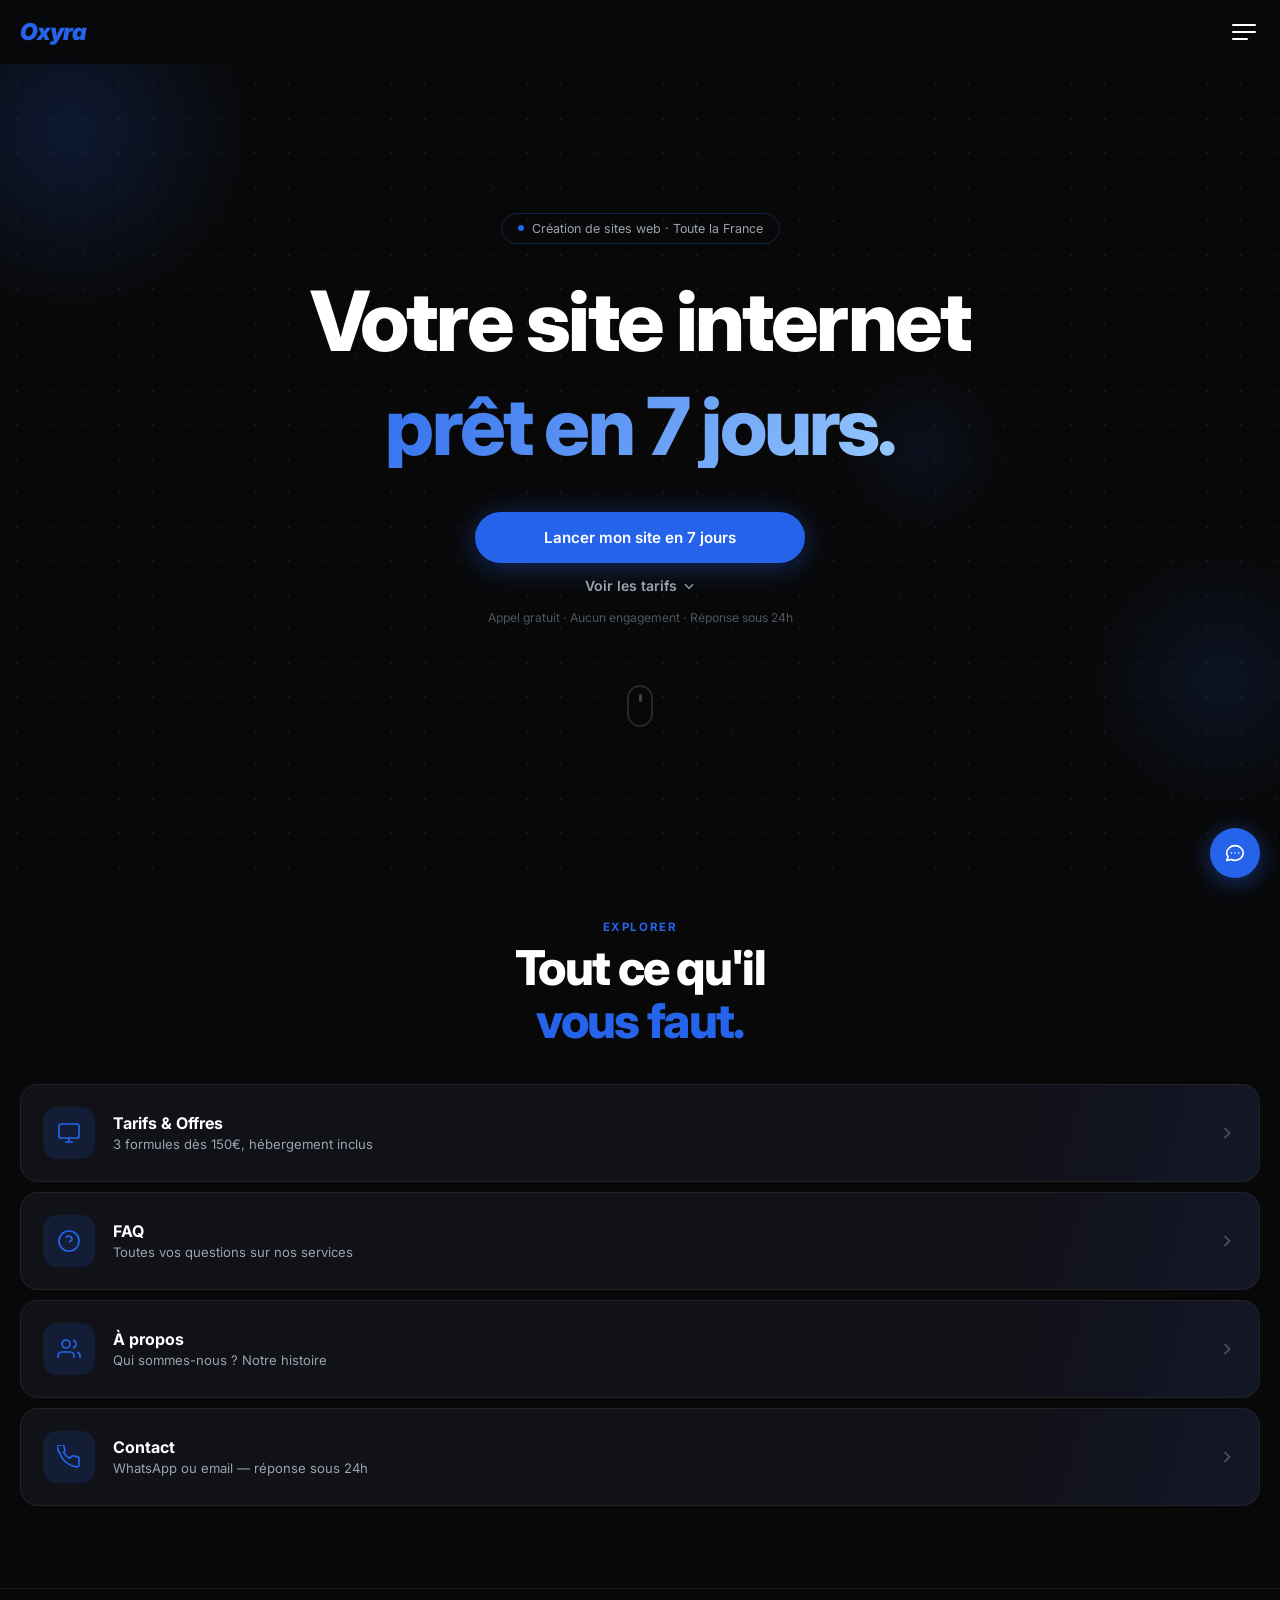
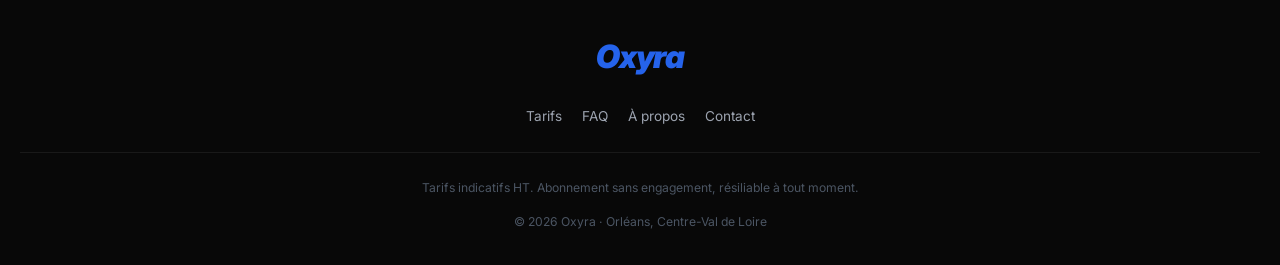
==== commit 5bb1c0b4: "Bombardement d'animations : transitions de page, reveals variés, orbes - anim.js : script partagé (t" ====
--- a/index.html
+++ b/index.html
@@ -24,7 +24,7 @@
 <!-- Mobile nav -->
 <div id="nv">
   <div style="display:flex;justify-content:space-between;align-items:center;margin-bottom:36px;">
-    <span class="logo">Oxyra</span>
+    <a href="index.html" class="logo">Oxyra</a>
     <button id="mc" style="background:none;border:none;cursor:pointer;color:#fff;">
       <svg width="22" height="22" fill="none" stroke="currentColor" stroke-width="2" viewBox="0 0 24 24"><line x1="18" y1="6" x2="6" y2="18"/><line x1="6" y1="6" x2="18" y2="18"/></svg>
     </button>
@@ -40,30 +40,45 @@
 
 
 <!-- ═══════════════ HERO ═══════════════ -->
-<section style="min-height:100svh;display:flex;flex-direction:column;align-items:center;justify-content:center;text-align:center;padding:100px 20px 60px;">
-  <div class="pill rev" style="margin-bottom:32px;">
-    <span class="pill-dot"></span>
-    Création de sites web · Toute la France
-  </div>
+<section style="position:relative;min-height:100svh;display:flex;flex-direction:column;align-items:center;justify-content:center;text-align:center;padding:100px 20px 60px;overflow:hidden;">
 
-  <h1 class="rev" style="font-size:clamp(2.7rem,11vw,5.2rem);font-weight:800;letter-spacing:-.035em;line-height:1.07;margin-bottom:18px;">
-    Votre site internet
-  </h1>
-  <p class="rev blue" style="font-size:clamp(2.5rem,10vw,5rem);font-weight:800;letter-spacing:-.035em;line-height:1.07;margin-bottom:44px;">
-    prêt en 7 jours.
-  </p>
+  <!-- Background dot grid -->
+  <div class="dot-grid"></div>
 
-  <div class="rev" style="width:100%;max-width:330px;display:flex;flex-direction:column;align-items:center;gap:14px;">
-    <a href="contact.html" class="btn btn-blue">Lancer mon site en 7 jours</a>
-    <a href="tarifs.html" class="btn btn-ghost">
-      Voir les tarifs
-      <svg width="14" height="14" fill="none" stroke="currentColor" stroke-width="2.2" viewBox="0 0 24 24"><path d="M19 9l-7 7-7-7"/></svg>
-    </a>
-    <p style="font-size:.76rem;color:var(--dim);margin-top:2px;">Appel gratuit · Aucun engagement · Réponse sous 24h</p>
-  </div>
+  <!-- Floating orbs -->
+  <div class="orb flt"  style="width:380px;height:380px;background:radial-gradient(circle,rgba(37,99,235,.18) 0%,transparent 70%);top:-60px;left:-120px;"></div>
+  <div class="orb flt2" style="width:280px;height:280px;background:radial-gradient(circle,rgba(37,99,235,.12) 0%,transparent 70%);bottom:80px;right:-80px;"></div>
+  <div class="orb flt3" style="width:180px;height:180px;background:radial-gradient(circle,rgba(37,99,235,.09) 0%,transparent 70%);top:40%;left:65%;"></div>
 
-  <div class="rev" style="margin-top:60px;">
-    <div class="smouse"><div class="swheel"></div></div>
+  <!-- Rotating ring decoration -->
+  <div class="spin-slow" style="position:absolute;width:600px;height:600px;border:1px solid rgba(37,99,235,.06);border-radius:50%;top:50%;left:50%;transform:translate(-50%,-50%);pointer-events:none;"></div>
+  <div class="spin-rev"  style="position:absolute;width:400px;height:400px;border:1px dashed rgba(37,99,235,.05);border-radius:50%;top:50%;left:50%;transform:translate(-50%,-50%);pointer-events:none;"></div>
+
+  <div style="position:relative;z-index:1;">
+    <div class="pill rev" style="margin-bottom:32px;">
+      <span class="pill-dot" style="animation:glow-pulse 2.5s ease-in-out infinite;"></span>
+      Création de sites web · Toute la France
+    </div>
+
+    <h1 class="rev" style="font-size:clamp(2.7rem,11vw,5.2rem);font-weight:800;letter-spacing:-.035em;line-height:1.07;margin-bottom:18px;">
+      Votre site internet
+    </h1>
+    <p class="rev gtext" style="font-size:clamp(2.5rem,10vw,5rem);font-weight:800;letter-spacing:-.035em;line-height:1.07;margin-bottom:44px;">
+      prêt en 7 jours.
+    </p>
+
+    <div class="rev" style="width:100%;max-width:330px;margin:0 auto;display:flex;flex-direction:column;align-items:center;gap:14px;">
+      <a href="contact.html" class="btn btn-blue" style="box-shadow:0 4px 30px rgba(37,99,235,.4);">Lancer mon site en 7 jours</a>
+      <a href="tarifs.html" class="btn btn-ghost">
+        Voir les tarifs
+        <svg width="14" height="14" fill="none" stroke="currentColor" stroke-width="2.2" viewBox="0 0 24 24"><path d="M19 9l-7 7-7-7"/></svg>
+      </a>
+      <p style="font-size:.76rem;color:var(--dim);margin-top:2px;">Appel gratuit · Aucun engagement · Réponse sous 24h</p>
+    </div>
+
+    <div class="rev" style="margin-top:60px;">
+      <div class="smouse"><div class="swheel"></div></div>
+    </div>
   </div>
 </section>
 
@@ -71,8 +86,11 @@
 <!-- ═══════════════ NAVIGATION CARDS ═══════════════ -->
 <section class="section" style="padding-top:20px;">
 
-  <a href="tarifs.html" class="nav-card rev">
-    <div class="nc-icon">
+  <span class="lbl rev-s d1" style="text-align:center;display:block;margin-bottom:8px;">Explorer</span>
+  <h2 class="h2 rev d2" style="text-align:center;margin-bottom:36px;">Tout ce qu'il<br/><span class="blue">vous faut.</span></h2>
+
+  <a href="tarifs.html" class="nav-card rev" data-delay="0.05">
+    <div class="nc-icon flt3">
       <svg stroke-width="1.7" viewBox="0 0 24 24"><rect x="2" y="3" width="20" height="14" rx="2"/><line x1="8" y1="21" x2="16" y2="21"/><line x1="12" y1="17" x2="12" y2="21"/></svg>
     </div>
     <div>
@@ -82,7 +100,7 @@
     <svg class="nc-arrow" width="20" height="20" fill="none" stroke="currentColor" stroke-width="2" viewBox="0 0 24 24"><path d="M9 18l6-6-6-6"/></svg>
   </a>
 
-  <a href="faq.html" class="nav-card rev">
+  <a href="faq.html" class="nav-card rev" data-delay="0.12">
     <div class="nc-icon">
       <svg stroke-width="1.7" viewBox="0 0 24 24"><circle cx="12" cy="12" r="10"/><path d="M9.09 9a3 3 0 015.83 1c0 2-3 3-3 3"/><line x1="12" y1="17" x2="12.01" y2="17"/></svg>
     </div>
@@ -93,7 +111,7 @@
     <svg class="nc-arrow" width="20" height="20" fill="none" stroke="currentColor" stroke-width="2" viewBox="0 0 24 24"><path d="M9 18l6-6-6-6"/></svg>
   </a>
 
-  <a href="about.html" class="nav-card rev">
+  <a href="about.html" class="nav-card rev" data-delay="0.19">
     <div class="nc-icon">
       <svg stroke-width="1.7" viewBox="0 0 24 24"><path d="M17 21v-2a4 4 0 00-4-4H5a4 4 0 00-4 4v2"/><circle cx="9" cy="7" r="4"/><path d="M23 21v-2a4 4 0 00-3-3.87"/><path d="M16 3.13a4 4 0 010 7.75"/></svg>
     </div>
@@ -104,8 +122,8 @@
     <svg class="nc-arrow" width="20" height="20" fill="none" stroke="currentColor" stroke-width="2" viewBox="0 0 24 24"><path d="M9 18l6-6-6-6"/></svg>
   </a>
 
-  <a href="contact.html" class="nav-card rev">
-    <div class="nc-icon">
+  <a href="contact.html" class="nav-card rev" data-delay="0.26">
+    <div class="nc-icon glow-pulse">
       <svg stroke-width="1.7" viewBox="0 0 24 24"><path d="M22 16.92v3a2 2 0 01-2.18 2 19.79 19.79 0 01-8.63-3.07A19.5 19.5 0 013.07 8.81 19.79 19.79 0 01.1 2.18a2 2 0 012-2.18h3a2 2 0 012 1.72c.127.96.361 1.903.7 2.81a2 2 0 01-.45 2.11L6.55 7.4a16 16 0 006.05 6.05l2.09-2.09a2 2 0 012.11-.45c.907.339 1.85.573 2.81.7A2 2 0 0122 13.92z"/></svg>
     </div>
     <div>
@@ -121,43 +139,24 @@
 <!-- ═══════════════ FOOTER ═══════════════ -->
 <footer style="border-top:1px solid var(--border);padding:48px 20px 36px;text-align:center;">
   <a href="index.html" class="logo" style="font-size:2rem;display:block;margin-bottom:32px;">Oxyra</a>
-
   <nav style="display:flex;flex-wrap:wrap;justify-content:center;gap:10px 20px;margin-bottom:28px;">
     <a href="tarifs.html" style="color:var(--gray);font-size:.85rem;text-decoration:none;">Tarifs</a>
     <a href="faq.html"    style="color:var(--gray);font-size:.85rem;text-decoration:none;">FAQ</a>
     <a href="about.html"  style="color:var(--gray);font-size:.85rem;text-decoration:none;">À propos</a>
     <a href="contact.html" style="color:var(--gray);font-size:.85rem;text-decoration:none;">Contact</a>
   </nav>
-
   <hr style="margin-bottom:24px;" />
   <p style="font-size:.76rem;color:var(--dim);line-height:1.75;max-width:460px;margin:0 auto 16px;">
-    Tarifs indicatifs HT. Abonnement sans engagement, résiliable à tout moment. Toute reproduction sans autorisation est interdite.
+    Tarifs indicatifs HT. Abonnement sans engagement, résiliable à tout moment.
   </p>
   <p style="font-size:.76rem;color:var(--dim);">© 2026 Oxyra · Orléans, Centre-Val de Loire</p>
 </footer>
 
 <!-- Chat bubble -->
-<a href="contact.html" style="position:fixed;bottom:22px;right:20px;width:50px;height:50px;background:var(--blue);border-radius:50%;display:flex;align-items:center;justify-content:center;box-shadow:0 4px 20px rgba(37,99,235,.4);z-index:90;text-decoration:none;transition:transform .2s;" aria-label="Contact">
+<a href="contact.html" style="position:fixed;bottom:22px;right:20px;width:50px;height:50px;background:var(--blue);border-radius:50%;display:flex;align-items:center;justify-content:center;box-shadow:0 4px 24px rgba(37,99,235,.5);z-index:90;text-decoration:none;transition:transform .2s;" aria-label="Contact">
   <svg width="22" height="22" fill="none" stroke="white" stroke-width="1.8" viewBox="0 0 24 24"><path stroke-linecap="round" stroke-linejoin="round" d="M8 12h.01M12 12h.01M16 12h.01M21 12c0 4.418-4.03 8-9 8a9.863 9.863 0 01-4.255-.949L3 20l1.395-3.72C3.512 15.042 3 13.574 3 12c0-4.418 4.03-8 9-8s9 3.582 9 8z"/></svg>
 </a>
 
-
-<script>
-const nv = document.getElementById('nv');
-document.getElementById('mo').addEventListener('click', () => nv.classList.add('open'));
-document.getElementById('mc').addEventListener('click', () => nv.classList.remove('open'));
-nv.querySelectorAll('a').forEach(a => a.addEventListener('click', () => nv.classList.remove('open')));
-
-const obs = new IntersectionObserver(entries => {
-  entries.forEach(e => { if (e.isIntersecting) e.target.classList.add('in'); });
-}, { threshold: 0.1, rootMargin: '0px 0px -24px 0px' });
-let ri = 0;
-document.querySelectorAll('.rev, .rev-l').forEach(el => {
-  const d = el.dataset.delay;
-  el.style.transitionDelay = d !== undefined ? d + 's' : (ri % 5) * 0.07 + 's';
-  ri++; obs.observe(el);
-});
-setTimeout(() => document.querySelectorAll('section:first-of-type .rev').forEach(el => el.classList.add('in')), 80);
-</script>
+<script src="anim.js"></script>
 </body>
 </html>
--- a/style.css
+++ b/style.css
@@ -52,11 +52,51 @@
 hr { border:none;border-top:1px solid var(--border); }
 .section { padding:72px 20px; }
 
-/* ── Reveal ── */
-.rev { opacity:0;transform:translateY(56px) scale(.97);transition:opacity .7s cubic-bezier(.22,1,.36,1),transform .7s cubic-bezier(.22,1,.36,1); }
-.rev.in { opacity:1;transform:none; }
-.rev-l { opacity:0;transform:translateX(-40px);transition:opacity .65s cubic-bezier(.22,1,.36,1),transform .65s cubic-bezier(.22,1,.36,1); }
-.rev-l.in { opacity:1;transform:none; }
+/* ── Page transition overlay ── */
+#pt { position:fixed;inset:0;background:#080808;z-index:9999;pointer-events:none;transition:opacity .52s cubic-bezier(.4,0,.2,1); }
+#pt.out { opacity:0; }
+
+/* ── Reveal variants ── */
+.rev   { opacity:0;transform:translateY(64px) scale(.96);transition:opacity .85s cubic-bezier(.22,1,.36,1),transform .85s cubic-bezier(.22,1,.36,1); }
+.rev-r { opacity:0;transform:translateX(60px);transition:opacity .75s cubic-bezier(.22,1,.36,1),transform .75s cubic-bezier(.22,1,.36,1); }
+.rev-l { opacity:0;transform:translateX(-60px);transition:opacity .75s cubic-bezier(.22,1,.36,1),transform .75s cubic-bezier(.22,1,.36,1); }
+.rev-s { opacity:0;transform:scale(.8);transition:opacity .7s cubic-bezier(.22,1,.36,1),transform .7s cubic-bezier(.22,1,.36,1); }
+.rev.in,.rev-r.in,.rev-l.in,.rev-s.in { opacity:1;transform:none; }
+
+/* ── Float ── */
+@keyframes float  { 0%,100%{transform:translateY(0)}     50%{transform:translateY(-16px)} }
+@keyframes float2 { 0%,100%{transform:translateY(-8px)}  50%{transform:translateY(8px)} }
+.flt  { animation:float  5.5s ease-in-out infinite; }
+.flt2 { animation:float2 7s   ease-in-out infinite .9s; }
+.flt3 { animation:float  4.5s ease-in-out infinite 2s; }
+
+/* ── Spin ── */
+@keyframes spin { from{transform:rotate(0)} to{transform:rotate(360deg)} }
+.spin-slow { animation:spin 22s linear infinite; }
+.spin-rev  { animation:spin 16s linear infinite reverse; }
+
+/* ── Gradient text ── */
+.gtext { background:linear-gradient(120deg,#2563eb 0%,#93c5fd 45%,#2563eb 100%);background-size:200% auto;-webkit-background-clip:text;-webkit-text-fill-color:transparent;background-clip:text;animation:gshift 4s linear infinite; }
+@keyframes gshift { 0%{background-position:0% center} 100%{background-position:200% center} }
+
+/* ── Glow pulse ── */
+@keyframes glow-pulse { 0%,100%{filter:drop-shadow(0 0 0px rgba(37,99,235,0))} 50%{filter:drop-shadow(0 0 18px rgba(37,99,235,.6))} }
+.glow-pulse { animation:glow-pulse 2.5s ease-in-out infinite; }
+
+/* ── Stagger delay helpers ── */
+.d1{transition-delay:.07s!important} .d2{transition-delay:.14s!important} .d3{transition-delay:.21s!important}
+.d4{transition-delay:.28s!important} .d5{transition-delay:.35s!important} .d6{transition-delay:.42s!important}
+
+/* ── Dot grid (hero background) ── */
+.dot-grid { position:absolute;inset:0;background-image:radial-gradient(circle,rgba(255,255,255,.055) 1px,transparent 1px);background-size:34px 34px;pointer-events:none; }
+
+/* ── Orb ── */
+.orb { position:absolute;border-radius:50%;pointer-events:none; }
+
+/* ── Nav card shimmer ── */
+.nav-card { position:relative;overflow:hidden; }
+.nav-card::after { content:'';position:absolute;inset:0;background:linear-gradient(105deg,transparent 40%,rgba(37,99,235,.07) 50%,transparent 60%);background-size:200% 100%;background-position:200% 0;transition:background-position .6s ease; }
+.nav-card:hover::after { background-position:-200% 0; }
 
 /* ── Scroll mouse ── */
 .smouse { width:26px;height:42px;border:2px solid rgba(255,255,255,.13);border-radius:13px;margin:0 auto;display:flex;justify-content:center;padding-top:7px; }
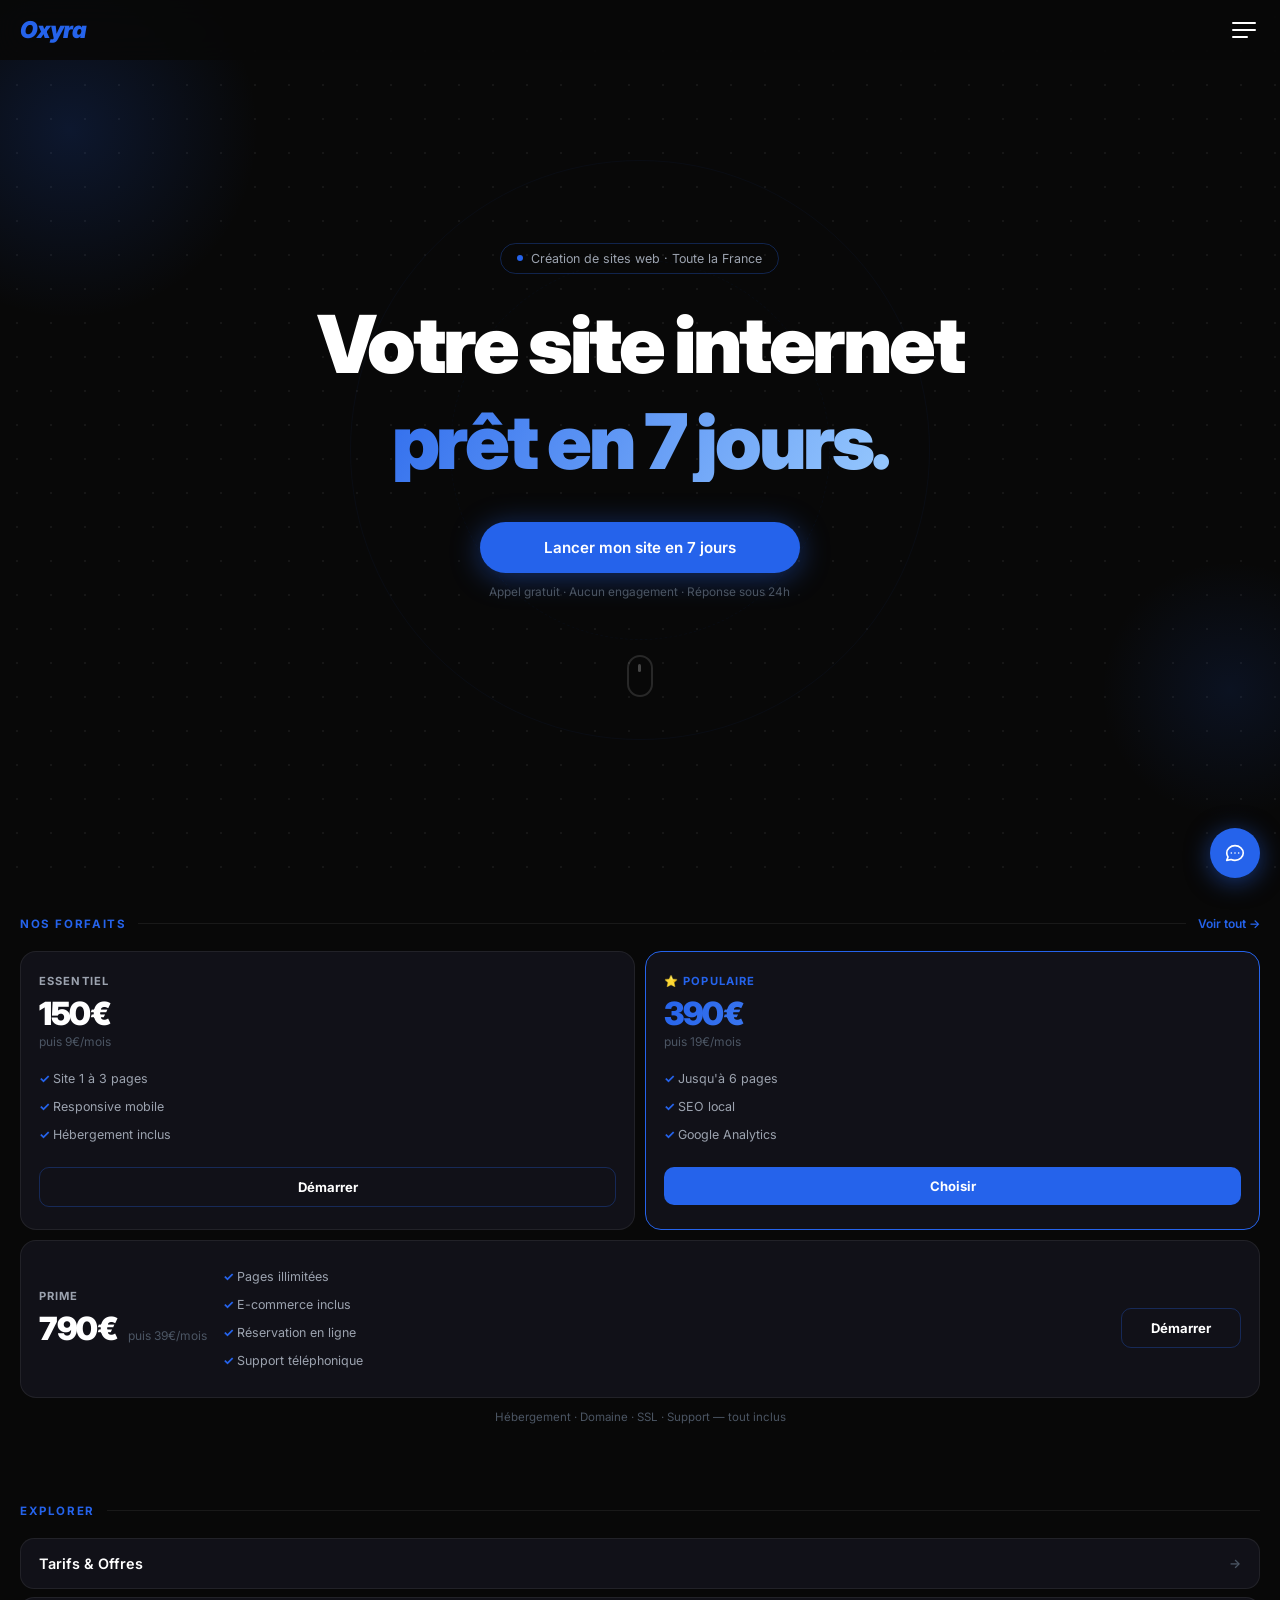
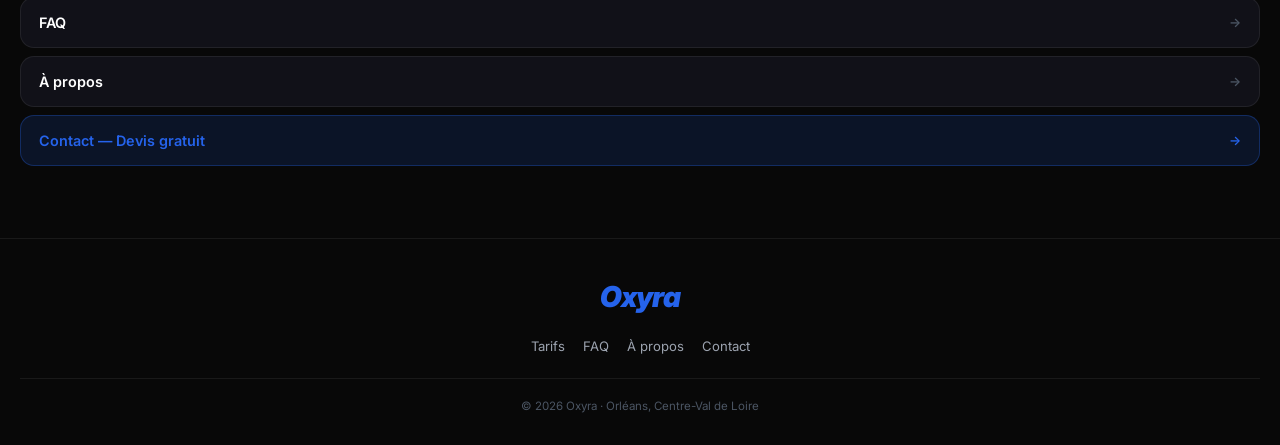
==== commit 8dfbb318: "Homepage : forfaits visibles + layout plus carré - 3 forfaits affichés directement (Essentiel 150€ /" ====
--- a/index.html
+++ b/index.html
@@ -8,11 +8,41 @@
   <link rel="preconnect" href="https://fonts.googleapis.com" />
   <link href="https://fonts.googleapis.com/css2?family=Inter:ital,wght@0,400;0,500;0,600;0,700;0,800;0,900;1,800;1,900&display=swap" rel="stylesheet" />
   <link rel="stylesheet" href="style.css" />
+  <style>
+    /* ── Grid 2 colonnes ── */
+    .grid2 { display:grid; grid-template-columns:1fr 1fr; gap:10px; }
+
+    /* ── Forfait card compact ── */
+    .fc { background:var(--card); border:1px solid var(--border); border-radius:16px; padding:22px 18px; }
+    .fc.feat { border-color:var(--blue); }
+    .fc-name { font-size:.7rem; font-weight:700; letter-spacing:.1em; text-transform:uppercase; color:var(--gray); margin-bottom:10px; }
+    .fc-price { font-size:2rem; font-weight:900; letter-spacing:-.04em; line-height:1; margin-bottom:4px; }
+    .fc-sub { font-size:.75rem; color:var(--dim); margin-bottom:16px; }
+    .fc-feat { font-size:.78rem; color:var(--gray); line-height:1.6; }
+    .fc-feat span { display:block; padding:4px 0; }
+    .fc-feat span::before { content:'✓ '; color:var(--blue); font-weight:700; }
+    .fc-btn { display:block; text-align:center; margin-top:18px; padding:11px; border-radius:10px; font-size:.82rem; font-weight:700; text-decoration:none; transition:all .2s; }
+    .fc-btn-blue { background:var(--blue); color:#fff; }
+    .fc-btn-blue:hover { background:var(--blue-h); }
+    .fc-btn-out { border:1px solid var(--blue-br); color:#fff; }
+    .fc-btn-out:hover { background:var(--blue-bg); border-color:var(--blue); }
+    .fc-wide { grid-column:1/-1; } /* prime prend toute la largeur */
+
+    /* ── Nav links ── */
+    .nl2 { display:flex; align-items:center; justify-content:space-between; padding:16px 18px; background:var(--card); border:1px solid var(--border); border-radius:14px; text-decoration:none; color:#fff; font-size:.9rem; font-weight:600; transition:all .22s; }
+    .nl2:hover { border-color:var(--blue-br); background:var(--card2); transform:translateX(4px); }
+    .nl2-arr { color:var(--dim); font-size:.8rem; transition:color .2s, transform .2s; }
+    .nl2:hover .nl2-arr { color:var(--blue); transform:translateX(4px); }
+
+    /* ── Section title line ── */
+    .stitle { display:flex; align-items:center; gap:12px; margin-bottom:20px; }
+    .stitle-line { flex:1; height:1px; background:var(--border); }
+  </style>
 </head>
 <body>
 
 <!-- ═══════════════ HEADER ═══════════════ -->
-<header style="position:fixed;top:0;left:0;right:0;z-index:100;display:flex;align-items:center;justify-content:space-between;padding:18px 20px;background:rgba(8,8,8,.85);backdrop-filter:blur(12px);">
+<header style="position:fixed;top:0;left:0;right:0;z-index:100;display:flex;align-items:center;justify-content:space-between;padding:16px 20px;background:rgba(8,8,8,.9);backdrop-filter:blur(14px);">
   <a href="index.html" class="logo">Oxyra</a>
   <button id="mo" aria-label="Menu" style="background:none;border:none;cursor:pointer;display:flex;flex-direction:column;gap:5px;padding:4px;">
     <span style="display:block;width:24px;height:2px;background:#fff;border-radius:2px;"></span>
@@ -41,119 +71,143 @@
 
 <!-- ═══════════════ HERO ═══════════════ -->
 <section style="position:relative;min-height:100svh;display:flex;flex-direction:column;align-items:center;justify-content:center;text-align:center;padding:100px 20px 60px;overflow:hidden;">
-
-  <!-- Background dot grid -->
   <div class="dot-grid"></div>
-
-  <!-- Floating orbs -->
-  <div class="orb flt"  style="width:380px;height:380px;background:radial-gradient(circle,rgba(37,99,235,.18) 0%,transparent 70%);top:-60px;left:-120px;"></div>
-  <div class="orb flt2" style="width:280px;height:280px;background:radial-gradient(circle,rgba(37,99,235,.12) 0%,transparent 70%);bottom:80px;right:-80px;"></div>
-  <div class="orb flt3" style="width:180px;height:180px;background:radial-gradient(circle,rgba(37,99,235,.09) 0%,transparent 70%);top:40%;left:65%;"></div>
-
-  <!-- Rotating ring decoration -->
-  <div class="spin-slow" style="position:absolute;width:600px;height:600px;border:1px solid rgba(37,99,235,.06);border-radius:50%;top:50%;left:50%;transform:translate(-50%,-50%);pointer-events:none;"></div>
-  <div class="spin-rev"  style="position:absolute;width:400px;height:400px;border:1px dashed rgba(37,99,235,.05);border-radius:50%;top:50%;left:50%;transform:translate(-50%,-50%);pointer-events:none;"></div>
+  <div class="orb flt"  style="width:380px;height:380px;background:radial-gradient(circle,rgba(37,99,235,.17) 0%,transparent 70%);top:-60px;left:-120px;"></div>
+  <div class="orb flt2" style="width:260px;height:260px;background:radial-gradient(circle,rgba(37,99,235,.11) 0%,transparent 70%);bottom:80px;right:-80px;"></div>
+  <div class="spin-slow" style="position:absolute;width:580px;height:580px;border:1px solid rgba(37,99,235,.05);border-radius:50%;top:50%;left:50%;transform:translate(-50%,-50%);pointer-events:none;"></div>
+  <div class="spin-rev"  style="position:absolute;width:380px;height:380px;border:1px dashed rgba(37,99,235,.04);border-radius:50%;top:50%;left:50%;transform:translate(-50%,-50%);pointer-events:none;"></div>
 
   <div style="position:relative;z-index:1;">
-    <div class="pill rev" style="margin-bottom:32px;">
+    <div class="pill rev" style="margin-bottom:28px;">
       <span class="pill-dot" style="animation:glow-pulse 2.5s ease-in-out infinite;"></span>
       Création de sites web · Toute la France
     </div>
 
-    <h1 class="rev" style="font-size:clamp(2.7rem,11vw,5.2rem);font-weight:800;letter-spacing:-.035em;line-height:1.07;margin-bottom:18px;">
+    <h1 class="rev" style="font-size:clamp(2.6rem,10.5vw,5rem);font-weight:900;letter-spacing:-.04em;line-height:1.05;margin-bottom:16px;">
       Votre site internet
     </h1>
-    <p class="rev gtext" style="font-size:clamp(2.5rem,10vw,5rem);font-weight:800;letter-spacing:-.035em;line-height:1.07;margin-bottom:44px;">
+    <p class="rev gtext" style="font-size:clamp(2.4rem,10vw,4.8rem);font-weight:900;letter-spacing:-.04em;line-height:1.05;margin-bottom:40px;">
       prêt en 7 jours.
     </p>
 
-    <div class="rev" style="width:100%;max-width:330px;margin:0 auto;display:flex;flex-direction:column;align-items:center;gap:14px;">
-      <a href="contact.html" class="btn btn-blue" style="box-shadow:0 4px 30px rgba(37,99,235,.4);">Lancer mon site en 7 jours</a>
-      <a href="tarifs.html" class="btn btn-ghost">
-        Voir les tarifs
-        <svg width="14" height="14" fill="none" stroke="currentColor" stroke-width="2.2" viewBox="0 0 24 24"><path d="M19 9l-7 7-7-7"/></svg>
-      </a>
-      <p style="font-size:.76rem;color:var(--dim);margin-top:2px;">Appel gratuit · Aucun engagement · Réponse sous 24h</p>
-    </div>
-
-    <div class="rev" style="margin-top:60px;">
+    <div class="rev" style="max-width:320px;margin:0 auto;display:flex;flex-direction:column;align-items:center;gap:12px;">
+      <a href="contact.html" class="btn btn-blue" style="box-shadow:0 4px 30px rgba(37,99,235,.45);">Lancer mon site en 7 jours</a>
+      <p style="font-size:.74rem;color:var(--dim);">Appel gratuit · Aucun engagement · Réponse sous 24h</p>
+    </div>
+
+    <div class="rev" style="margin-top:56px;">
       <div class="smouse"><div class="swheel"></div></div>
     </div>
   </div>
 </section>
 
 
-<!-- ═══════════════ NAVIGATION CARDS ═══════════════ -->
-<section class="section" style="padding-top:20px;">
-
-  <span class="lbl rev-s d1" style="text-align:center;display:block;margin-bottom:8px;">Explorer</span>
-  <h2 class="h2 rev d2" style="text-align:center;margin-bottom:36px;">Tout ce qu'il<br/><span class="blue">vous faut.</span></h2>
-
-  <a href="tarifs.html" class="nav-card rev" data-delay="0.05">
-    <div class="nc-icon flt3">
-      <svg stroke-width="1.7" viewBox="0 0 24 24"><rect x="2" y="3" width="20" height="14" rx="2"/><line x1="8" y1="21" x2="16" y2="21"/><line x1="12" y1="17" x2="12" y2="21"/></svg>
-    </div>
-    <div>
-      <div class="nc-title">Tarifs & Offres</div>
-      <div class="nc-desc">3 formules dès 150€, hébergement inclus</div>
-    </div>
-    <svg class="nc-arrow" width="20" height="20" fill="none" stroke="currentColor" stroke-width="2" viewBox="0 0 24 24"><path d="M9 18l6-6-6-6"/></svg>
-  </a>
-
-  <a href="faq.html" class="nav-card rev" data-delay="0.12">
-    <div class="nc-icon">
-      <svg stroke-width="1.7" viewBox="0 0 24 24"><circle cx="12" cy="12" r="10"/><path d="M9.09 9a3 3 0 015.83 1c0 2-3 3-3 3"/><line x1="12" y1="17" x2="12.01" y2="17"/></svg>
-    </div>
-    <div>
-      <div class="nc-title">FAQ</div>
-      <div class="nc-desc">Toutes vos questions sur nos services</div>
-    </div>
-    <svg class="nc-arrow" width="20" height="20" fill="none" stroke="currentColor" stroke-width="2" viewBox="0 0 24 24"><path d="M9 18l6-6-6-6"/></svg>
-  </a>
-
-  <a href="about.html" class="nav-card rev" data-delay="0.19">
-    <div class="nc-icon">
-      <svg stroke-width="1.7" viewBox="0 0 24 24"><path d="M17 21v-2a4 4 0 00-4-4H5a4 4 0 00-4 4v2"/><circle cx="9" cy="7" r="4"/><path d="M23 21v-2a4 4 0 00-3-3.87"/><path d="M16 3.13a4 4 0 010 7.75"/></svg>
-    </div>
-    <div>
-      <div class="nc-title">À propos</div>
-      <div class="nc-desc">Qui sommes-nous ? Notre histoire</div>
-    </div>
-    <svg class="nc-arrow" width="20" height="20" fill="none" stroke="currentColor" stroke-width="2" viewBox="0 0 24 24"><path d="M9 18l6-6-6-6"/></svg>
-  </a>
-
-  <a href="contact.html" class="nav-card rev" data-delay="0.26">
-    <div class="nc-icon glow-pulse">
-      <svg stroke-width="1.7" viewBox="0 0 24 24"><path d="M22 16.92v3a2 2 0 01-2.18 2 19.79 19.79 0 01-8.63-3.07A19.5 19.5 0 013.07 8.81 19.79 19.79 0 01.1 2.18a2 2 0 012-2.18h3a2 2 0 012 1.72c.127.96.361 1.903.7 2.81a2 2 0 01-.45 2.11L6.55 7.4a16 16 0 006.05 6.05l2.09-2.09a2 2 0 012.11-.45c.907.339 1.85.573 2.81.7A2 2 0 0122 13.92z"/></svg>
-    </div>
-    <div>
-      <div class="nc-title">Contact</div>
-      <div class="nc-desc">WhatsApp ou email — réponse sous 24h</div>
-    </div>
-    <svg class="nc-arrow" width="20" height="20" fill="none" stroke="currentColor" stroke-width="2" viewBox="0 0 24 24"><path d="M9 18l6-6-6-6"/></svg>
-  </a>
-
+<!-- ═══════════════ FORFAITS ═══════════════ -->
+<section class="section" style="padding-top:16px;">
+
+  <div class="stitle rev">
+    <span class="lbl" style="margin-bottom:0;">Nos forfaits</span>
+    <div class="stitle-line"></div>
+    <a href="tarifs.html" style="font-size:.75rem;color:var(--blue);text-decoration:none;font-weight:600;white-space:nowrap;">Voir tout →</a>
+  </div>
+
+  <div class="grid2">
+
+    <!-- Essentiel -->
+    <div class="fc rev" data-delay="0">
+      <div class="fc-name">Essentiel</div>
+      <div class="fc-price">150€</div>
+      <div class="fc-sub">puis 9€/mois</div>
+      <div class="fc-feat">
+        <span>Site 1 à 3 pages</span>
+        <span>Responsive mobile</span>
+        <span>Hébergement inclus</span>
+      </div>
+      <a href="contact.html" class="fc-btn fc-btn-out">Démarrer</a>
+    </div>
+
+    <!-- Professionnel -->
+    <div class="fc feat rev" data-delay="0.1">
+      <div class="fc-name" style="color:var(--blue);">⭐ Populaire</div>
+      <div class="fc-price gtext">390€</div>
+      <div class="fc-sub">puis 19€/mois</div>
+      <div class="fc-feat">
+        <span>Jusqu'à 6 pages</span>
+        <span>SEO local</span>
+        <span>Google Analytics</span>
+      </div>
+      <a href="contact.html" class="fc-btn fc-btn-blue">Choisir</a>
+    </div>
+
+    <!-- Prime — full width -->
+    <div class="fc fc-wide rev" data-delay="0.2" style="display:flex;align-items:center;justify-content:space-between;flex-wrap:wrap;gap:16px;">
+      <div>
+        <div class="fc-name">Prime</div>
+        <div style="display:flex;align-items:baseline;gap:10px;">
+          <div class="fc-price">790€</div>
+          <div class="fc-sub" style="margin-bottom:0;">puis 39€/mois</div>
+        </div>
+      </div>
+      <div class="fc-feat" style="flex:1;min-width:160px;">
+        <span>Pages illimitées</span>
+        <span>E-commerce inclus</span>
+        <span>Réservation en ligne</span>
+        <span>Support téléphonique</span>
+      </div>
+      <a href="contact.html" class="fc-btn fc-btn-out" style="min-width:120px;">Démarrer</a>
+    </div>
+
+  </div>
+
+  <p class="rev" style="font-size:.72rem;color:var(--dim);text-align:center;margin-top:12px;">Hébergement · Domaine · SSL · Support — tout inclus</p>
 </section>
 
 
+<!-- ═══════════════ NAVIGATION ═══════════════ -->
+<section class="section" style="padding-top:8px;">
+
+  <div class="stitle rev">
+    <span class="lbl" style="margin-bottom:0;">Explorer</span>
+    <div class="stitle-line"></div>
+  </div>
+
+  <div style="display:flex;flex-direction:column;gap:8px;">
+    <a href="tarifs.html" class="nl2 rev" data-delay="0.0">
+      <span>Tarifs & Offres</span>
+      <span class="nl2-arr">→</span>
+    </a>
+    <a href="faq.html" class="nl2 rev" data-delay="0.07">
+      <span>FAQ</span>
+      <span class="nl2-arr">→</span>
+    </a>
+    <a href="about.html" class="nl2 rev" data-delay="0.14">
+      <span>À propos</span>
+      <span class="nl2-arr">→</span>
+    </a>
+    <a href="contact.html" class="nl2 rev" data-delay="0.21" style="border-color:var(--blue-br);background:var(--blue-bg);">
+      <span style="color:var(--blue);">Contact — Devis gratuit</span>
+      <span class="nl2-arr" style="color:var(--blue);">→</span>
+    </a>
+  </div>
+
+</section>
+
+
 <!-- ═══════════════ FOOTER ═══════════════ -->
-<footer style="border-top:1px solid var(--border);padding:48px 20px 36px;text-align:center;">
-  <a href="index.html" class="logo" style="font-size:2rem;display:block;margin-bottom:32px;">Oxyra</a>
-  <nav style="display:flex;flex-wrap:wrap;justify-content:center;gap:10px 20px;margin-bottom:28px;">
-    <a href="tarifs.html" style="color:var(--gray);font-size:.85rem;text-decoration:none;">Tarifs</a>
-    <a href="faq.html"    style="color:var(--gray);font-size:.85rem;text-decoration:none;">FAQ</a>
-    <a href="about.html"  style="color:var(--gray);font-size:.85rem;text-decoration:none;">À propos</a>
-    <a href="contact.html" style="color:var(--gray);font-size:.85rem;text-decoration:none;">Contact</a>
+<footer style="border-top:1px solid var(--border);padding:40px 20px 32px;text-align:center;">
+  <a href="index.html" class="logo" style="font-size:1.8rem;display:block;margin-bottom:24px;">Oxyra</a>
+  <nav style="display:flex;flex-wrap:wrap;justify-content:center;gap:8px 18px;margin-bottom:24px;">
+    <a href="tarifs.html" style="color:var(--gray);font-size:.82rem;text-decoration:none;">Tarifs</a>
+    <a href="faq.html"    style="color:var(--gray);font-size:.82rem;text-decoration:none;">FAQ</a>
+    <a href="about.html"  style="color:var(--gray);font-size:.82rem;text-decoration:none;">À propos</a>
+    <a href="contact.html" style="color:var(--gray);font-size:.82rem;text-decoration:none;">Contact</a>
   </nav>
-  <hr style="margin-bottom:24px;" />
-  <p style="font-size:.76rem;color:var(--dim);line-height:1.75;max-width:460px;margin:0 auto 16px;">
-    Tarifs indicatifs HT. Abonnement sans engagement, résiliable à tout moment.
-  </p>
-  <p style="font-size:.76rem;color:var(--dim);">© 2026 Oxyra · Orléans, Centre-Val de Loire</p>
+  <hr style="margin-bottom:20px;" />
+  <p style="font-size:.72rem;color:var(--dim);">© 2026 Oxyra · Orléans, Centre-Val de Loire</p>
 </footer>
 
 <!-- Chat bubble -->
-<a href="contact.html" style="position:fixed;bottom:22px;right:20px;width:50px;height:50px;background:var(--blue);border-radius:50%;display:flex;align-items:center;justify-content:center;box-shadow:0 4px 24px rgba(37,99,235,.5);z-index:90;text-decoration:none;transition:transform .2s;" aria-label="Contact">
+<a href="contact.html" style="position:fixed;bottom:22px;right:20px;width:50px;height:50px;background:var(--blue);border-radius:50%;display:flex;align-items:center;justify-content:center;box-shadow:0 4px 24px rgba(37,99,235,.5);z-index:90;text-decoration:none;" aria-label="Contact">
   <svg width="22" height="22" fill="none" stroke="white" stroke-width="1.8" viewBox="0 0 24 24"><path stroke-linecap="round" stroke-linejoin="round" d="M8 12h.01M12 12h.01M16 12h.01M21 12c0 4.418-4.03 8-9 8a9.863 9.863 0 01-4.255-.949L3 20l1.395-3.72C3.512 15.042 3 13.574 3 12c0-4.418 4.03-8 9-8s9 3.582 9 8z"/></svg>
 </a>
 
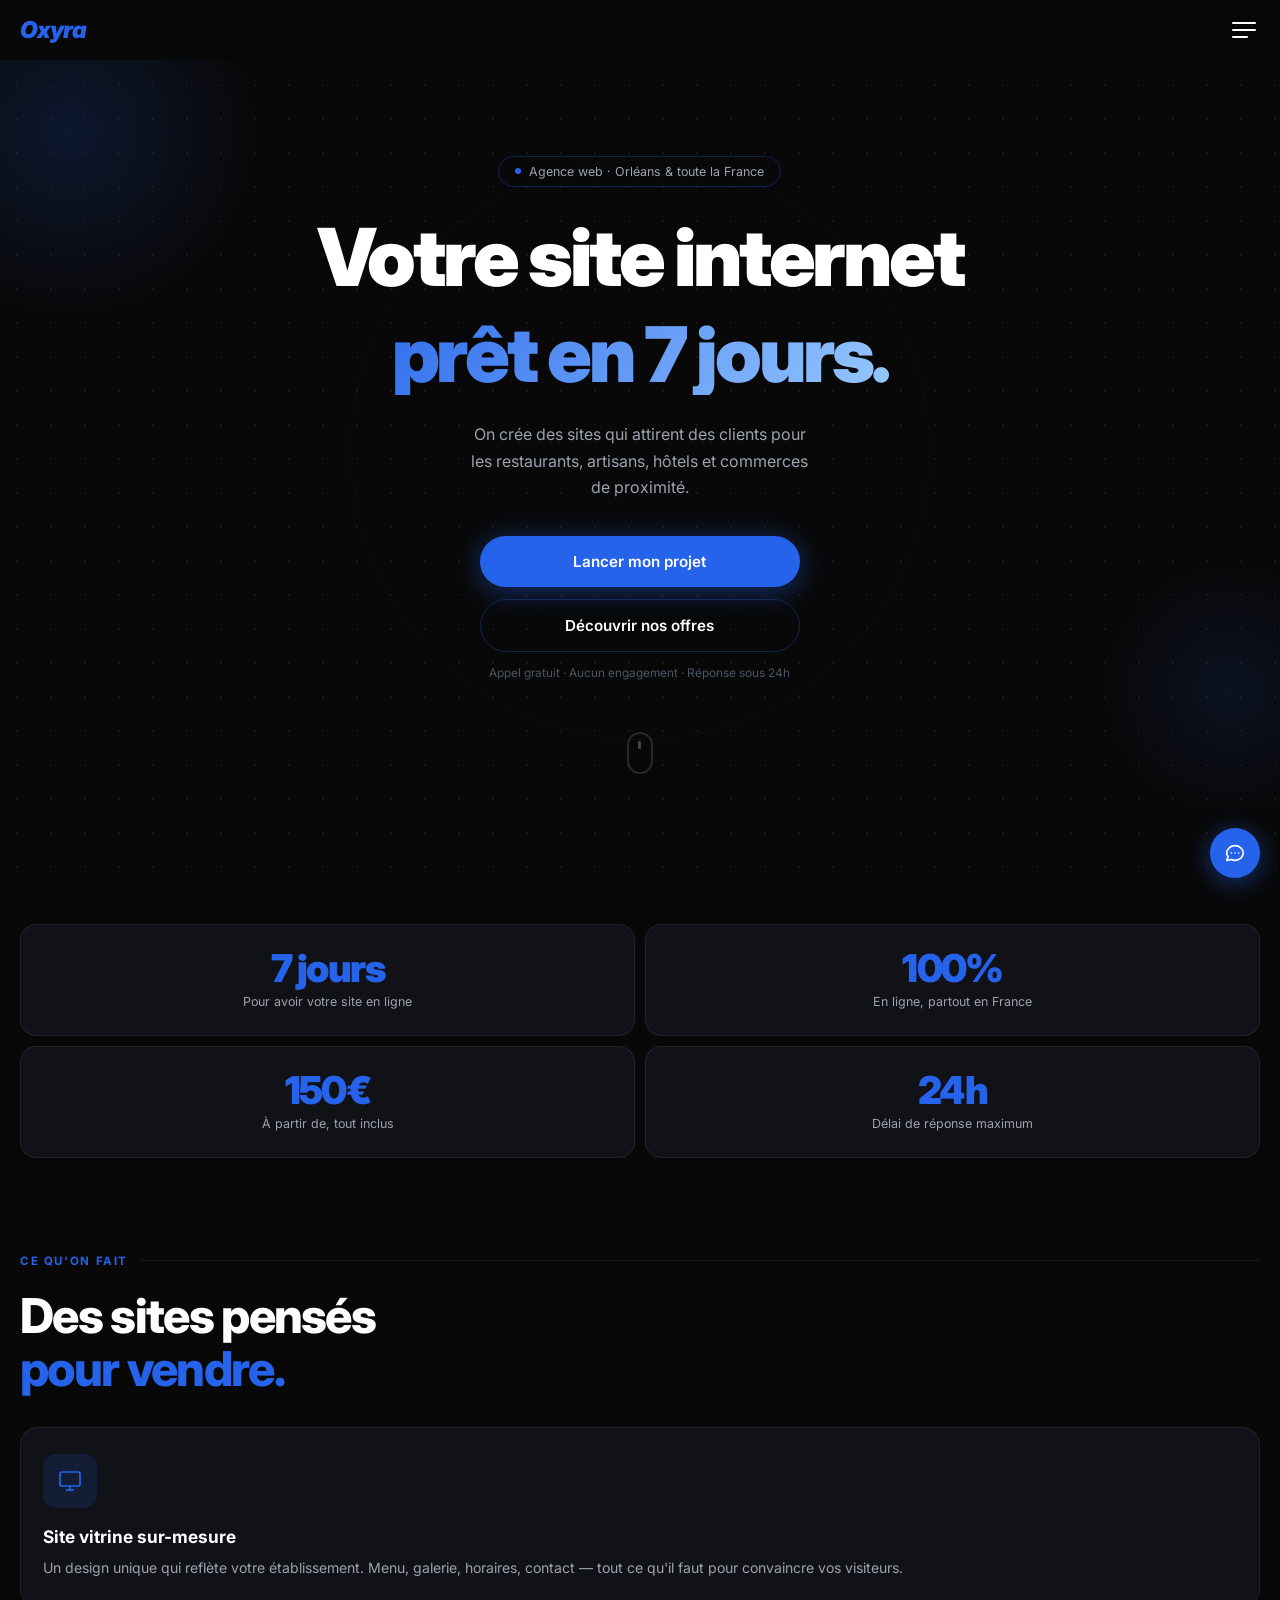
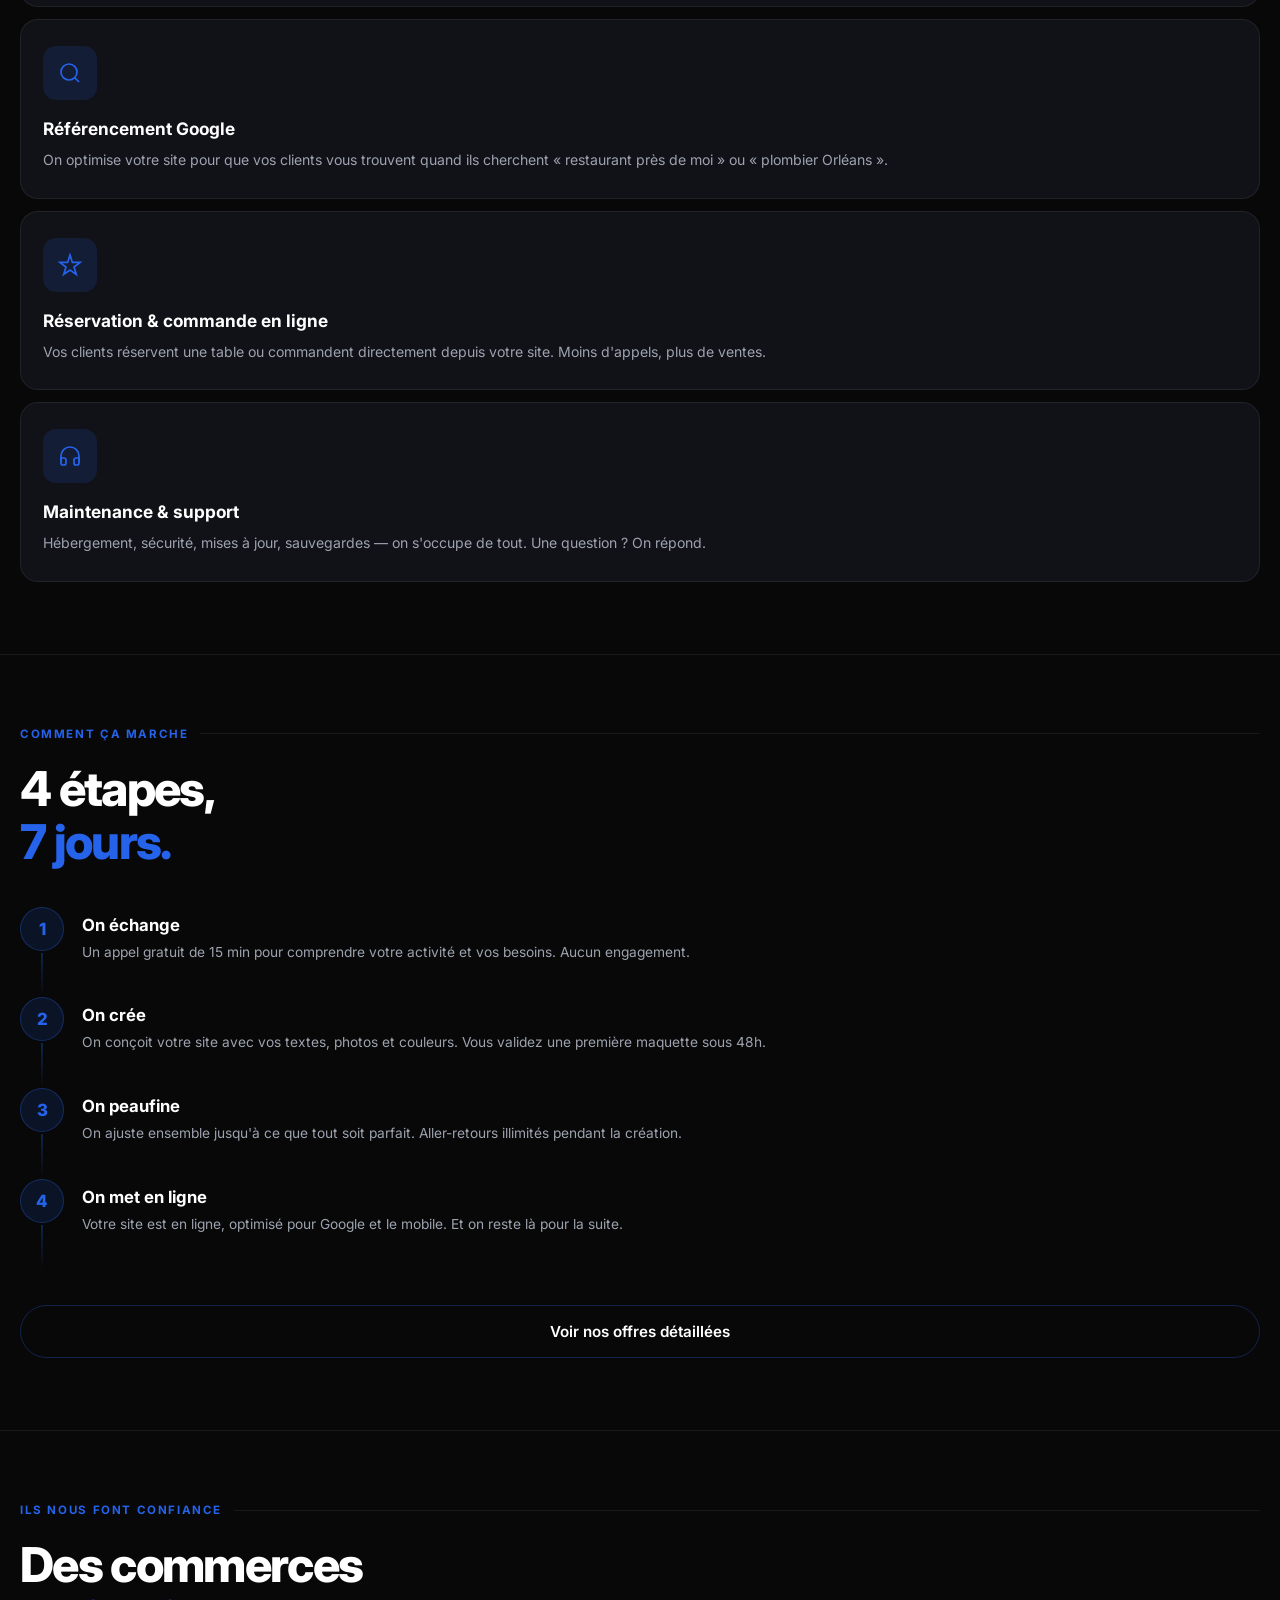
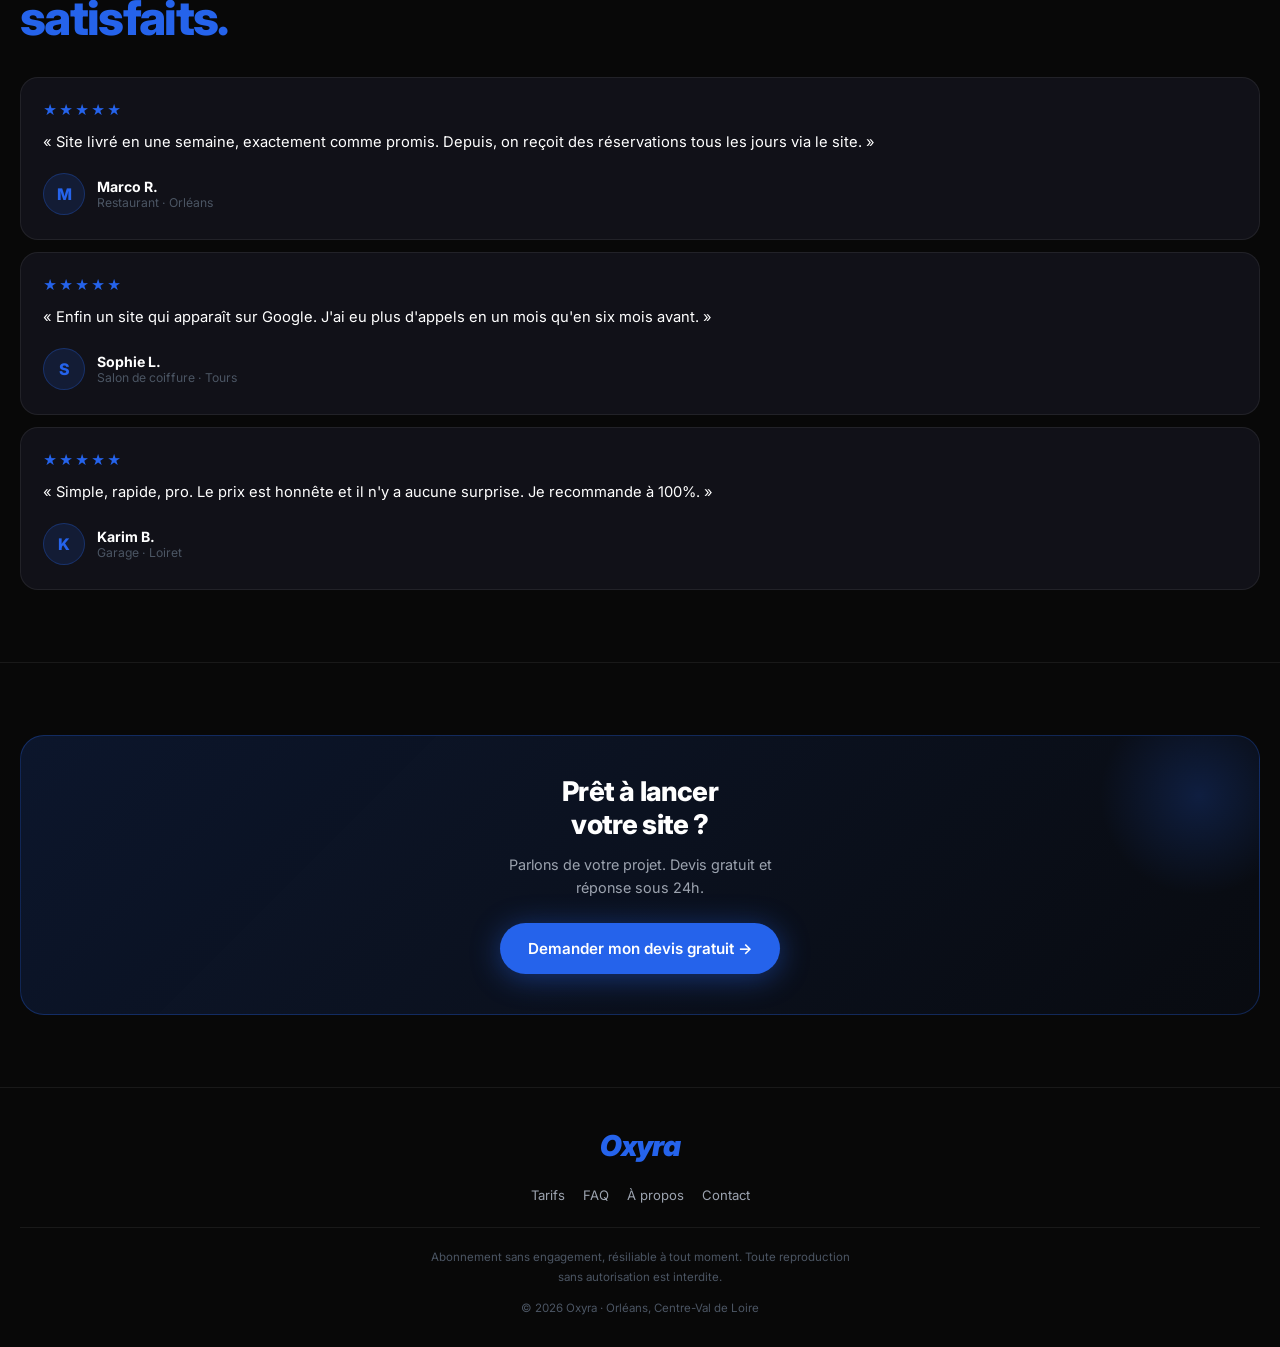
==== commit 94588bd5: "Refonte homepage : vrai site sans prix - Prix retirés de l'accueil (restent sur tarifs.html) - Hero " ====
--- a/index.html
+++ b/index.html
@@ -3,41 +3,11 @@
 <head>
   <meta charset="UTF-8" />
   <meta name="viewport" content="width=device-width, initial-scale=1.0" />
-  <title>Oxyra – Votre site internet prêt en 7 jours</title>
-  <meta name="description" content="Oxyra crée des sites web professionnels pour les petits commerces. Livré en 7 jours, à partir de 150€." />
+  <title>Oxyra – Sites web pour commerces, prêts en 7 jours</title>
+  <meta name="description" content="Oxyra conçoit des sites web professionnels pour les restaurants, artisans, hôtels et commerces. Livré en 7 jours, partout en France." />
   <link rel="preconnect" href="https://fonts.googleapis.com" />
   <link href="https://fonts.googleapis.com/css2?family=Inter:ital,wght@0,400;0,500;0,600;0,700;0,800;0,900;1,800;1,900&display=swap" rel="stylesheet" />
   <link rel="stylesheet" href="style.css" />
-  <style>
-    /* ── Grid 2 colonnes ── */
-    .grid2 { display:grid; grid-template-columns:1fr 1fr; gap:10px; }
-
-    /* ── Forfait card compact ── */
-    .fc { background:var(--card); border:1px solid var(--border); border-radius:16px; padding:22px 18px; }
-    .fc.feat { border-color:var(--blue); }
-    .fc-name { font-size:.7rem; font-weight:700; letter-spacing:.1em; text-transform:uppercase; color:var(--gray); margin-bottom:10px; }
-    .fc-price { font-size:2rem; font-weight:900; letter-spacing:-.04em; line-height:1; margin-bottom:4px; }
-    .fc-sub { font-size:.75rem; color:var(--dim); margin-bottom:16px; }
-    .fc-feat { font-size:.78rem; color:var(--gray); line-height:1.6; }
-    .fc-feat span { display:block; padding:4px 0; }
-    .fc-feat span::before { content:'✓ '; color:var(--blue); font-weight:700; }
-    .fc-btn { display:block; text-align:center; margin-top:18px; padding:11px; border-radius:10px; font-size:.82rem; font-weight:700; text-decoration:none; transition:all .2s; }
-    .fc-btn-blue { background:var(--blue); color:#fff; }
-    .fc-btn-blue:hover { background:var(--blue-h); }
-    .fc-btn-out { border:1px solid var(--blue-br); color:#fff; }
-    .fc-btn-out:hover { background:var(--blue-bg); border-color:var(--blue); }
-    .fc-wide { grid-column:1/-1; } /* prime prend toute la largeur */
-
-    /* ── Nav links ── */
-    .nl2 { display:flex; align-items:center; justify-content:space-between; padding:16px 18px; background:var(--card); border:1px solid var(--border); border-radius:14px; text-decoration:none; color:#fff; font-size:.9rem; font-weight:600; transition:all .22s; }
-    .nl2:hover { border-color:var(--blue-br); background:var(--card2); transform:translateX(4px); }
-    .nl2-arr { color:var(--dim); font-size:.8rem; transition:color .2s, transform .2s; }
-    .nl2:hover .nl2-arr { color:var(--blue); transform:translateX(4px); }
-
-    /* ── Section title line ── */
-    .stitle { display:flex; align-items:center; gap:12px; margin-bottom:20px; }
-    .stitle-line { flex:1; height:1px; background:var(--border); }
-  </style>
 </head>
 <body>
 
@@ -70,7 +40,7 @@
 
 
 <!-- ═══════════════ HERO ═══════════════ -->
-<section style="position:relative;min-height:100svh;display:flex;flex-direction:column;align-items:center;justify-content:center;text-align:center;padding:100px 20px 60px;overflow:hidden;">
+<section style="position:relative;min-height:100svh;display:flex;flex-direction:column;align-items:center;justify-content:center;text-align:center;padding:100px 20px 70px;overflow:hidden;">
   <div class="dot-grid"></div>
   <div class="orb flt"  style="width:380px;height:380px;background:radial-gradient(circle,rgba(37,99,235,.17) 0%,transparent 70%);top:-60px;left:-120px;"></div>
   <div class="orb flt2" style="width:260px;height:260px;background:radial-gradient(circle,rgba(37,99,235,.11) 0%,transparent 70%);bottom:80px;right:-80px;"></div>
@@ -80,116 +50,200 @@
   <div style="position:relative;z-index:1;">
     <div class="pill rev" style="margin-bottom:28px;">
       <span class="pill-dot" style="animation:glow-pulse 2.5s ease-in-out infinite;"></span>
-      Création de sites web · Toute la France
+      Agence web · Orléans & toute la France
     </div>
 
     <h1 class="rev" style="font-size:clamp(2.6rem,10.5vw,5rem);font-weight:900;letter-spacing:-.04em;line-height:1.05;margin-bottom:16px;">
       Votre site internet
     </h1>
-    <p class="rev gtext" style="font-size:clamp(2.4rem,10vw,4.8rem);font-weight:900;letter-spacing:-.04em;line-height:1.05;margin-bottom:40px;">
+    <p class="rev gtext" style="font-size:clamp(2.4rem,10vw,4.8rem);font-weight:900;letter-spacing:-.04em;line-height:1.05;margin-bottom:26px;">
       prêt en 7 jours.
     </p>
 
+    <p class="rev gray" style="font-size:1rem;line-height:1.65;max-width:340px;margin:0 auto 36px;">
+      On crée des sites qui attirent des clients pour les restaurants, artisans, hôtels et commerces de proximité.
+    </p>
+
     <div class="rev" style="max-width:320px;margin:0 auto;display:flex;flex-direction:column;align-items:center;gap:12px;">
-      <a href="contact.html" class="btn btn-blue" style="box-shadow:0 4px 30px rgba(37,99,235,.45);">Lancer mon site en 7 jours</a>
-      <p style="font-size:.74rem;color:var(--dim);">Appel gratuit · Aucun engagement · Réponse sous 24h</p>
-    </div>
-
-    <div class="rev" style="margin-top:56px;">
+      <a href="contact.html" class="btn btn-blue" style="box-shadow:0 4px 30px rgba(37,99,235,.45);">Lancer mon projet</a>
+      <a href="tarifs.html" class="btn btn-out">Découvrir nos offres</a>
+      <p style="font-size:.74rem;color:var(--dim);margin-top:2px;">Appel gratuit · Aucun engagement · Réponse sous 24h</p>
+    </div>
+
+    <div class="rev" style="margin-top:52px;">
       <div class="smouse"><div class="swheel"></div></div>
     </div>
   </div>
 </section>
 
 
-<!-- ═══════════════ FORFAITS ═══════════════ -->
-<section class="section" style="padding-top:16px;">
-
+<!-- ═══════════════ STATS ═══════════════ -->
+<section class="section" style="padding-top:24px;padding-bottom:24px;">
+  <div class="stat-grid">
+    <div class="stat rev" data-delay="0">
+      <div class="stat-n"><span class="pcount" data-target="7">7</span> jours</div>
+      <div class="stat-l">Pour avoir votre site en ligne</div>
+    </div>
+    <div class="stat rev" data-delay="0.08">
+      <div class="stat-n"><span class="pcount" data-target="100">100</span>%</div>
+      <div class="stat-l">En ligne, partout en France</div>
+    </div>
+    <div class="stat rev" data-delay="0.16">
+      <div class="stat-n"><span class="pcount" data-target="150">150</span>€</div>
+      <div class="stat-l">À partir de, tout inclus</div>
+    </div>
+    <div class="stat rev" data-delay="0.24">
+      <div class="stat-n"><span class="pcount" data-target="24">24</span>h</div>
+      <div class="stat-l">Délai de réponse maximum</div>
+    </div>
+  </div>
+</section>
+
+
+<!-- ═══════════════ SERVICES ═══════════════ -->
+<section class="section">
   <div class="stitle rev">
-    <span class="lbl" style="margin-bottom:0;">Nos forfaits</span>
+    <span class="lbl" style="margin-bottom:0;">Ce qu'on fait</span>
     <div class="stitle-line"></div>
-    <a href="tarifs.html" style="font-size:.75rem;color:var(--blue);text-decoration:none;font-weight:600;white-space:nowrap;">Voir tout →</a>
-  </div>
-
-  <div class="grid2">
-
-    <!-- Essentiel -->
-    <div class="fc rev" data-delay="0">
-      <div class="fc-name">Essentiel</div>
-      <div class="fc-price">150€</div>
-      <div class="fc-sub">puis 9€/mois</div>
-      <div class="fc-feat">
-        <span>Site 1 à 3 pages</span>
-        <span>Responsive mobile</span>
-        <span>Hébergement inclus</span>
+  </div>
+  <h2 class="h2 rev" style="margin-bottom:32px;">Des sites pensés<br/><span class="blue">pour vendre.</span></h2>
+
+  <div class="svc rev-l">
+    <div class="ib flt3"><svg stroke-width="1.7" viewBox="0 0 24 24"><rect x="2" y="3" width="20" height="14" rx="2"/><line x1="8" y1="21" x2="16" y2="21"/><line x1="12" y1="17" x2="12" y2="21"/></svg></div>
+    <h3 class="svc-h">Site vitrine sur-mesure</h3>
+    <p class="svc-p">Un design unique qui reflète votre établissement. Menu, galerie, horaires, contact — tout ce qu'il faut pour convaincre vos visiteurs.</p>
+  </div>
+
+  <div class="svc rev-r">
+    <div class="ib flt2"><svg stroke-width="1.7" viewBox="0 0 24 24"><circle cx="11" cy="11" r="8"/><line x1="21" y1="21" x2="16.65" y2="16.65"/></svg></div>
+    <h3 class="svc-h">Référencement Google</h3>
+    <p class="svc-p">On optimise votre site pour que vos clients vous trouvent quand ils cherchent « restaurant près de moi » ou « plombier Orléans ».</p>
+  </div>
+
+  <div class="svc rev-l">
+    <div class="ib flt"><svg stroke-width="1.7" viewBox="0 0 24 24"><path d="M12 2l2.4 7.4H22l-6 4.6 2.3 7.4L12 17l-6.3 4.4L8 14 2 9.4h7.6z"/></svg></div>
+    <h3 class="svc-h">Réservation & commande en ligne</h3>
+    <p class="svc-p">Vos clients réservent une table ou commandent directement depuis votre site. Moins d'appels, plus de ventes.</p>
+  </div>
+
+  <div class="svc rev-r">
+    <div class="ib flt3"><svg stroke-width="1.7" viewBox="0 0 24 24"><path d="M3 18v-6a9 9 0 0118 0v6"/><path d="M21 19a2 2 0 01-2 2h-1a2 2 0 01-2-2v-3a2 2 0 012-2h3zM3 19a2 2 0 002 2h1a2 2 0 002-2v-3a2 2 0 00-2-2H3z"/></svg></div>
+    <h3 class="svc-h">Maintenance & support</h3>
+    <p class="svc-p">Hébergement, sécurité, mises à jour, sauvegardes — on s'occupe de tout. Une question ? On répond.</p>
+  </div>
+</section>
+
+<hr />
+
+
+<!-- ═══════════════ PROCESS ═══════════════ -->
+<section class="section">
+  <div class="stitle rev">
+    <span class="lbl" style="margin-bottom:0;">Comment ça marche</span>
+    <div class="stitle-line"></div>
+  </div>
+  <h2 class="h2 rev" style="margin-bottom:38px;">4 étapes,<br/><span class="blue">7 jours.</span></h2>
+
+  <div class="step rev-l">
+    <div class="step-line"></div>
+    <div class="step-num">1</div>
+    <div>
+      <h3 class="step-h">On échange</h3>
+      <p class="step-p">Un appel gratuit de 15 min pour comprendre votre activité et vos besoins. Aucun engagement.</p>
+    </div>
+  </div>
+
+  <div class="step rev-l">
+    <div class="step-line"></div>
+    <div class="step-num">2</div>
+    <div>
+      <h3 class="step-h">On crée</h3>
+      <p class="step-p">On conçoit votre site avec vos textes, photos et couleurs. Vous validez une première maquette sous 48h.</p>
+    </div>
+  </div>
+
+  <div class="step rev-l">
+    <div class="step-line"></div>
+    <div class="step-num">3</div>
+    <div>
+      <h3 class="step-h">On peaufine</h3>
+      <p class="step-p">On ajuste ensemble jusqu'à ce que tout soit parfait. Aller-retours illimités pendant la création.</p>
+    </div>
+  </div>
+
+  <div class="step rev-l">
+    <div class="step-line"></div>
+    <div class="step-num">4</div>
+    <div>
+      <h3 class="step-h">On met en ligne</h3>
+      <p class="step-p">Votre site est en ligne, optimisé pour Google et le mobile. Et on reste là pour la suite.</p>
+    </div>
+  </div>
+
+  <a href="tarifs.html" class="btn btn-out rev" style="margin-top:36px;">Voir nos offres détaillées</a>
+</section>
+
+<hr />
+
+
+<!-- ═══════════════ TÉMOIGNAGES ═══════════════ -->
+<section class="section">
+  <div class="stitle rev">
+    <span class="lbl" style="margin-bottom:0;">Ils nous font confiance</span>
+    <div class="stitle-line"></div>
+  </div>
+  <h2 class="h2 rev" style="margin-bottom:32px;">Des commerces<br/><span class="blue">satisfaits.</span></h2>
+
+  <div class="tm rev-s" data-delay="0">
+    <div class="tm-stars">★★★★★</div>
+    <p class="tm-q">« Site livré en une semaine, exactement comme promis. Depuis, on reçoit des réservations tous les jours via le site. »</p>
+    <div class="tm-foot">
+      <div class="tm-av">M</div>
+      <div>
+        <div class="tm-name">Marco R.</div>
+        <div class="tm-role">Restaurant · Orléans</div>
       </div>
-      <a href="contact.html" class="fc-btn fc-btn-out">Démarrer</a>
-    </div>
-
-    <!-- Professionnel -->
-    <div class="fc feat rev" data-delay="0.1">
-      <div class="fc-name" style="color:var(--blue);">⭐ Populaire</div>
-      <div class="fc-price gtext">390€</div>
-      <div class="fc-sub">puis 19€/mois</div>
-      <div class="fc-feat">
-        <span>Jusqu'à 6 pages</span>
-        <span>SEO local</span>
-        <span>Google Analytics</span>
+    </div>
+  </div>
+
+  <div class="tm rev-s" data-delay="0.1">
+    <div class="tm-stars">★★★★★</div>
+    <p class="tm-q">« Enfin un site qui apparaît sur Google. J'ai eu plus d'appels en un mois qu'en six mois avant. »</p>
+    <div class="tm-foot">
+      <div class="tm-av">S</div>
+      <div>
+        <div class="tm-name">Sophie L.</div>
+        <div class="tm-role">Salon de coiffure · Tours</div>
       </div>
-      <a href="contact.html" class="fc-btn fc-btn-blue">Choisir</a>
-    </div>
-
-    <!-- Prime — full width -->
-    <div class="fc fc-wide rev" data-delay="0.2" style="display:flex;align-items:center;justify-content:space-between;flex-wrap:wrap;gap:16px;">
+    </div>
+  </div>
+
+  <div class="tm rev-s" data-delay="0.2">
+    <div class="tm-stars">★★★★★</div>
+    <p class="tm-q">« Simple, rapide, pro. Le prix est honnête et il n'y a aucune surprise. Je recommande à 100%. »</p>
+    <div class="tm-foot">
+      <div class="tm-av">K</div>
       <div>
-        <div class="fc-name">Prime</div>
-        <div style="display:flex;align-items:baseline;gap:10px;">
-          <div class="fc-price">790€</div>
-          <div class="fc-sub" style="margin-bottom:0;">puis 39€/mois</div>
-        </div>
+        <div class="tm-name">Karim B.</div>
+        <div class="tm-role">Garage · Loiret</div>
       </div>
-      <div class="fc-feat" style="flex:1;min-width:160px;">
-        <span>Pages illimitées</span>
-        <span>E-commerce inclus</span>
-        <span>Réservation en ligne</span>
-        <span>Support téléphonique</span>
-      </div>
-      <a href="contact.html" class="fc-btn fc-btn-out" style="min-width:120px;">Démarrer</a>
-    </div>
-
-  </div>
-
-  <p class="rev" style="font-size:.72rem;color:var(--dim);text-align:center;margin-top:12px;">Hébergement · Domaine · SSL · Support — tout inclus</p>
-</section>
-
-
-<!-- ═══════════════ NAVIGATION ═══════════════ -->
-<section class="section" style="padding-top:8px;">
-
-  <div class="stitle rev">
-    <span class="lbl" style="margin-bottom:0;">Explorer</span>
-    <div class="stitle-line"></div>
-  </div>
-
-  <div style="display:flex;flex-direction:column;gap:8px;">
-    <a href="tarifs.html" class="nl2 rev" data-delay="0.0">
-      <span>Tarifs & Offres</span>
-      <span class="nl2-arr">→</span>
-    </a>
-    <a href="faq.html" class="nl2 rev" data-delay="0.07">
-      <span>FAQ</span>
-      <span class="nl2-arr">→</span>
-    </a>
-    <a href="about.html" class="nl2 rev" data-delay="0.14">
-      <span>À propos</span>
-      <span class="nl2-arr">→</span>
-    </a>
-    <a href="contact.html" class="nl2 rev" data-delay="0.21" style="border-color:var(--blue-br);background:var(--blue-bg);">
-      <span style="color:var(--blue);">Contact — Devis gratuit</span>
-      <span class="nl2-arr" style="color:var(--blue);">→</span>
-    </a>
-  </div>
-
+    </div>
+  </div>
+</section>
+
+<hr />
+
+
+<!-- ═══════════════ CTA FINAL ═══════════════ -->
+<section class="section">
+  <div class="cta-band rev-s">
+    <div class="orb flt2" style="width:200px;height:200px;background:radial-gradient(circle,rgba(37,99,235,.2) 0%,transparent 70%);top:-40px;right:-40px;"></div>
+    <div style="position:relative;z-index:1;">
+      <h2 style="font-size:1.7rem;font-weight:800;letter-spacing:-.03em;line-height:1.2;margin-bottom:12px;">Prêt à lancer<br/>votre site ?</h2>
+      <p class="gray" style="font-size:.9rem;line-height:1.6;margin-bottom:24px;max-width:300px;margin-left:auto;margin-right:auto;">Parlons de votre projet. Devis gratuit et réponse sous 24h.</p>
+      <a href="contact.html" class="btn btn-blue" style="max-width:280px;margin:0 auto;box-shadow:0 4px 30px rgba(37,99,235,.45);">Demander mon devis gratuit →</a>
+    </div>
+  </div>
 </section>
 
 
@@ -203,6 +257,9 @@
     <a href="contact.html" style="color:var(--gray);font-size:.82rem;text-decoration:none;">Contact</a>
   </nav>
   <hr style="margin-bottom:20px;" />
+  <p style="font-size:.72rem;color:var(--dim);line-height:1.7;max-width:420px;margin:0 auto 14px;">
+    Abonnement sans engagement, résiliable à tout moment. Toute reproduction sans autorisation est interdite.
+  </p>
   <p style="font-size:.72rem;color:var(--dim);">© 2026 Oxyra · Orléans, Centre-Val de Loire</p>
 </footer>
 
--- a/style.css
+++ b/style.css
@@ -97,6 +97,54 @@
 .nav-card { position:relative;overflow:hidden; }
 .nav-card::after { content:'';position:absolute;inset:0;background:linear-gradient(105deg,transparent 40%,rgba(37,99,235,.07) 50%,transparent 60%);background-size:200% 100%;background-position:200% 0;transition:background-position .6s ease; }
 .nav-card:hover::after { background-position:-200% 0; }
+
+/* ── Section title (decorated) ── */
+.stitle { display:flex;align-items:center;gap:12px;margin-bottom:22px; }
+.stitle-line { flex:1;height:1px;background:var(--border); }
+
+/* ── Services ── */
+.svc { background:var(--card);border:1px solid var(--border);border-radius:18px;padding:26px 22px;transition:transform .35s cubic-bezier(.22,1,.36,1),border-color .35s; }
+.svc + .svc { margin-top:12px; }
+.svc:hover { transform:translateY(-5px);border-color:var(--blue-br); }
+.svc-h { font-size:1.08rem;font-weight:700;margin-bottom:9px; }
+.svc-p { font-size:.88rem;color:var(--gray);line-height:1.68; }
+
+/* ── Process steps ── */
+.step { display:flex;gap:18px;position:relative;padding-bottom:34px; }
+.step:last-child { padding-bottom:0; }
+.step-line { position:absolute;left:21px;top:46px;bottom:0;width:2px;background:linear-gradient(var(--blue-br),transparent); }
+.step:last-child .step-line { display:none; }
+.step-num { width:44px;height:44px;flex-shrink:0;border-radius:50%;background:var(--blue-bg);border:1px solid var(--blue-br);display:flex;align-items:center;justify-content:center;font-weight:800;color:var(--blue);font-size:1.05rem;position:relative;z-index:1; }
+.step-h { font-size:1.05rem;font-weight:700;margin-bottom:6px;padding-top:8px; }
+.step-p { font-size:.86rem;color:var(--gray);line-height:1.65; }
+
+/* ── Stats ── */
+.stat-grid { display:grid;grid-template-columns:1fr 1fr;gap:10px; }
+.stat { background:var(--card);border:1px solid var(--border);border-radius:16px;padding:24px 18px;text-align:center; }
+.stat-n { font-size:2.4rem;font-weight:900;letter-spacing:-.04em;line-height:1;color:var(--blue);margin-bottom:6px; }
+.stat-l { font-size:.78rem;color:var(--gray);line-height:1.4; }
+
+/* ── Testimonials ── */
+.tm { background:var(--card);border:1px solid var(--border);border-radius:18px;padding:24px 22px; }
+.tm + .tm { margin-top:12px; }
+.tm-stars { color:var(--blue);font-size:.85rem;letter-spacing:2px;margin-bottom:12px; }
+.tm-q { font-size:.92rem;line-height:1.7;margin-bottom:18px; }
+.tm-foot { display:flex;align-items:center;gap:12px; }
+.tm-av { width:42px;height:42px;border-radius:50%;background:var(--blue-bg);border:1px solid var(--blue-br);display:flex;align-items:center;justify-content:center;font-weight:800;color:var(--blue);flex-shrink:0; }
+.tm-name { font-size:.88rem;font-weight:700; }
+.tm-role { font-size:.76rem;color:var(--dim); }
+
+/* ── CTA band ── */
+.cta-band { background:linear-gradient(135deg,rgba(37,99,235,.16),rgba(37,99,235,.04));border:1px solid var(--blue-br);border-radius:24px;padding:40px 26px;text-align:center;position:relative;overflow:hidden; }
+
+/* ── Nav link list ── */
+.nl2 { display:flex;align-items:center;justify-content:space-between;padding:16px 18px;background:var(--card);border:1px solid var(--border);border-radius:14px;text-decoration:none;color:#fff;font-size:.9rem;font-weight:600;transition:all .22s; }
+.nl2:hover { border-color:var(--blue-br);background:var(--card2);transform:translateX(4px); }
+.nl2-arr { color:var(--dim);font-size:.85rem;transition:color .2s,transform .2s; }
+.nl2:hover .nl2-arr { color:var(--blue);transform:translateX(4px); }
+
+/* ── Header scrolled ── */
+header { transition:border-color .3s,background .3s; }
 
 /* ── Scroll mouse ── */
 .smouse { width:26px;height:42px;border:2px solid rgba(255,255,255,.13);border-radius:13px;margin:0 auto;display:flex;justify-content:center;padding-top:7px; }
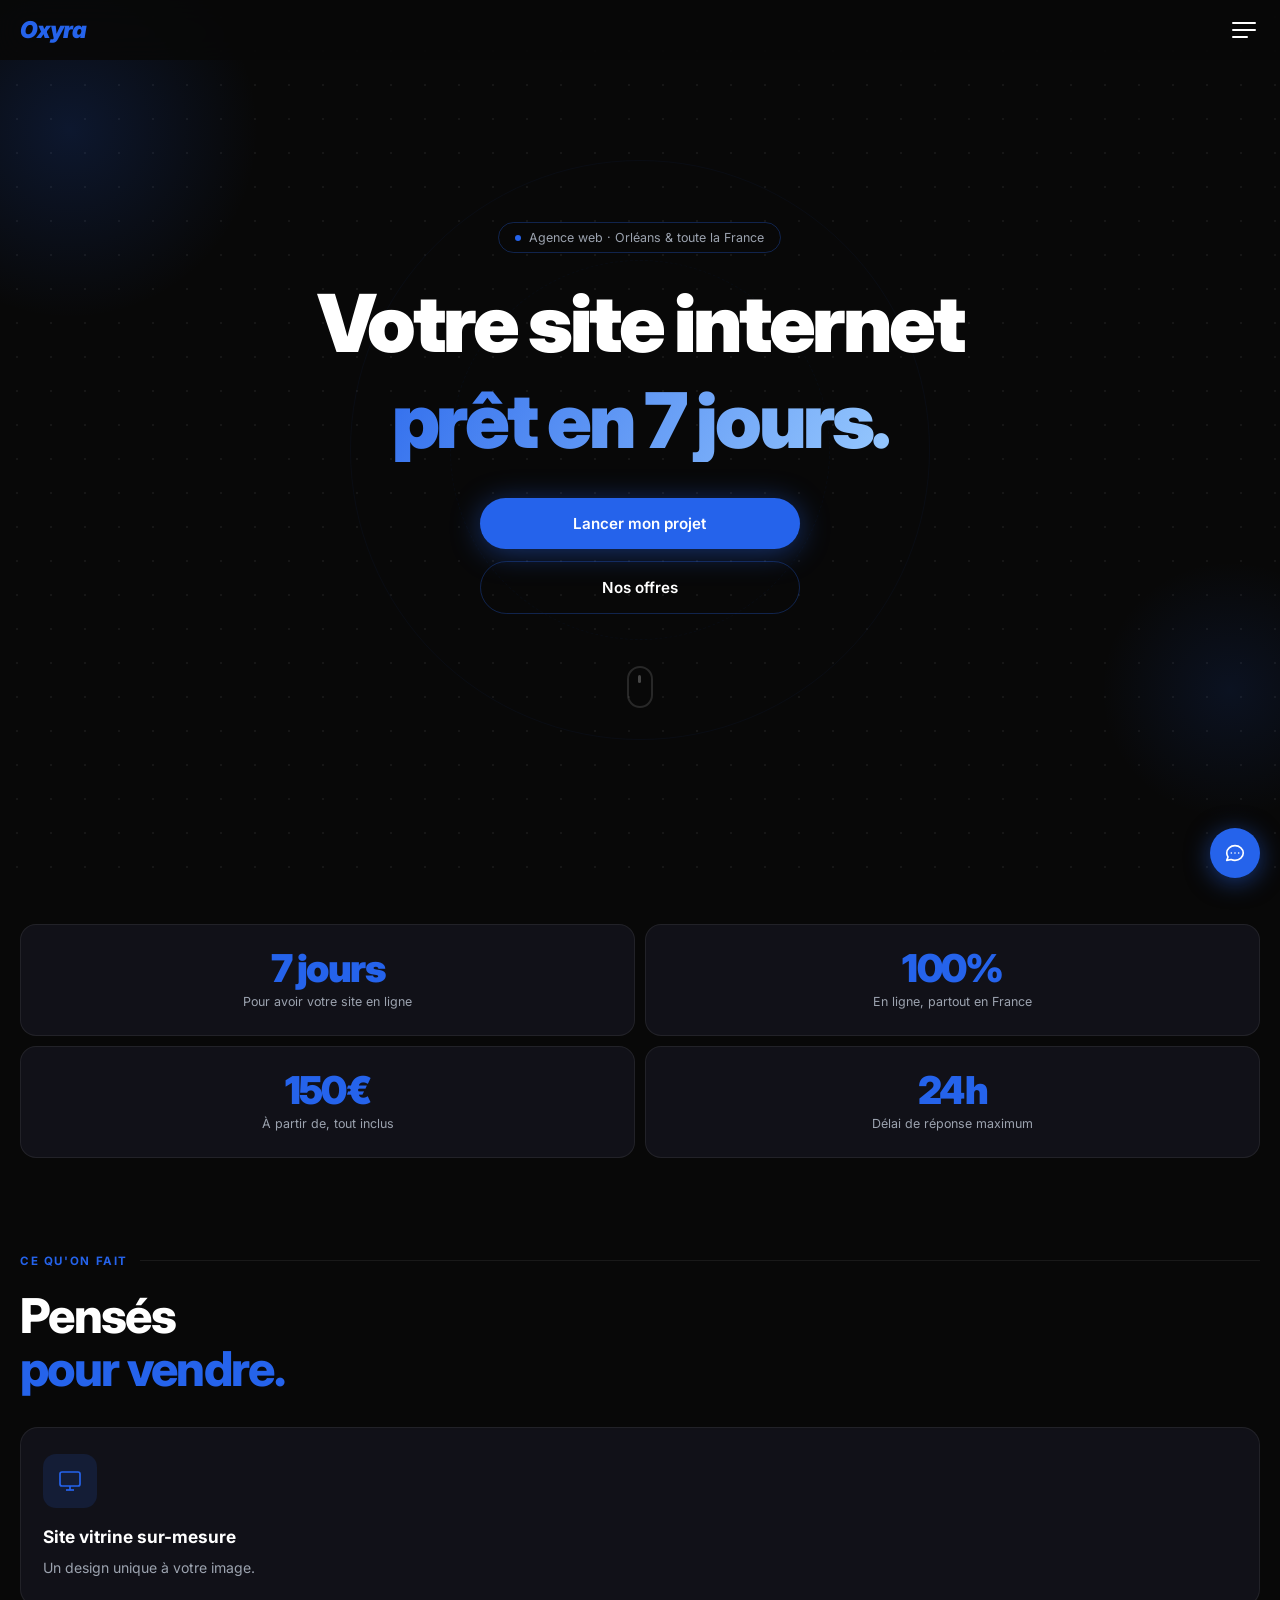
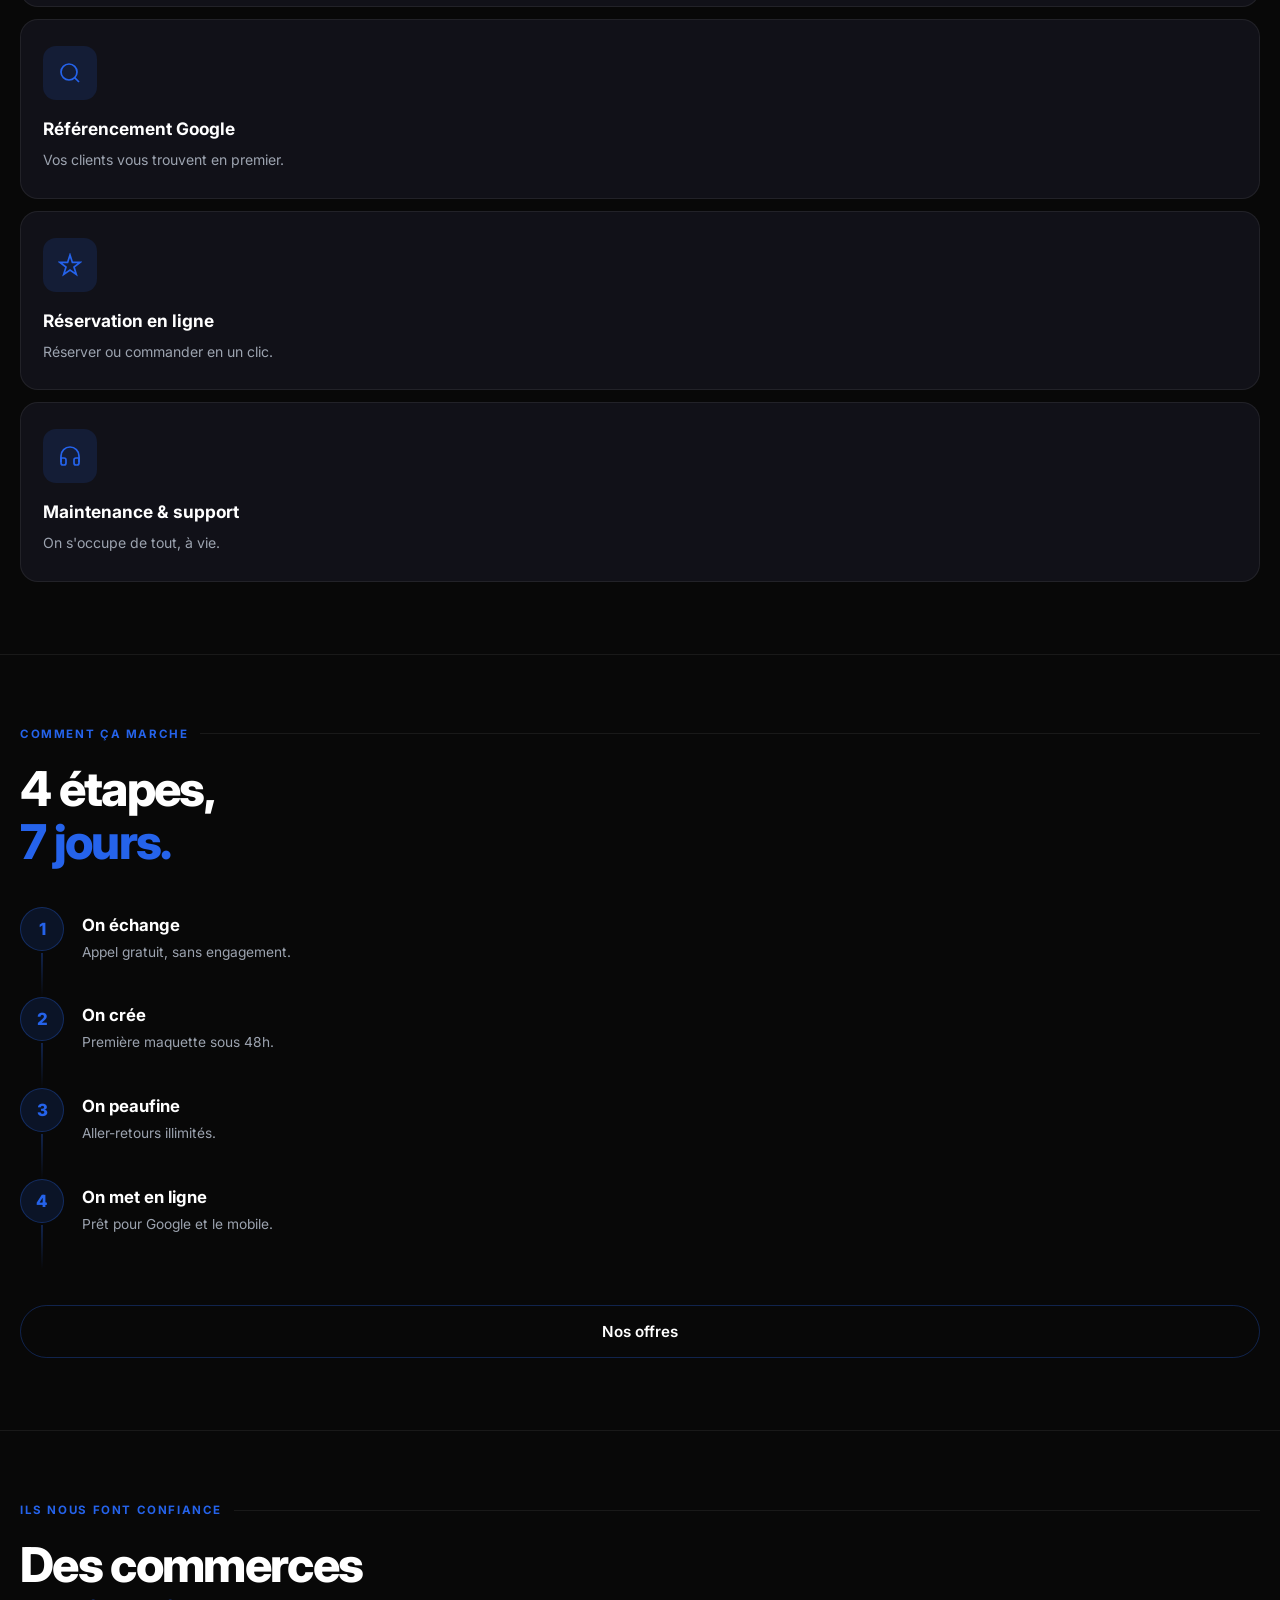
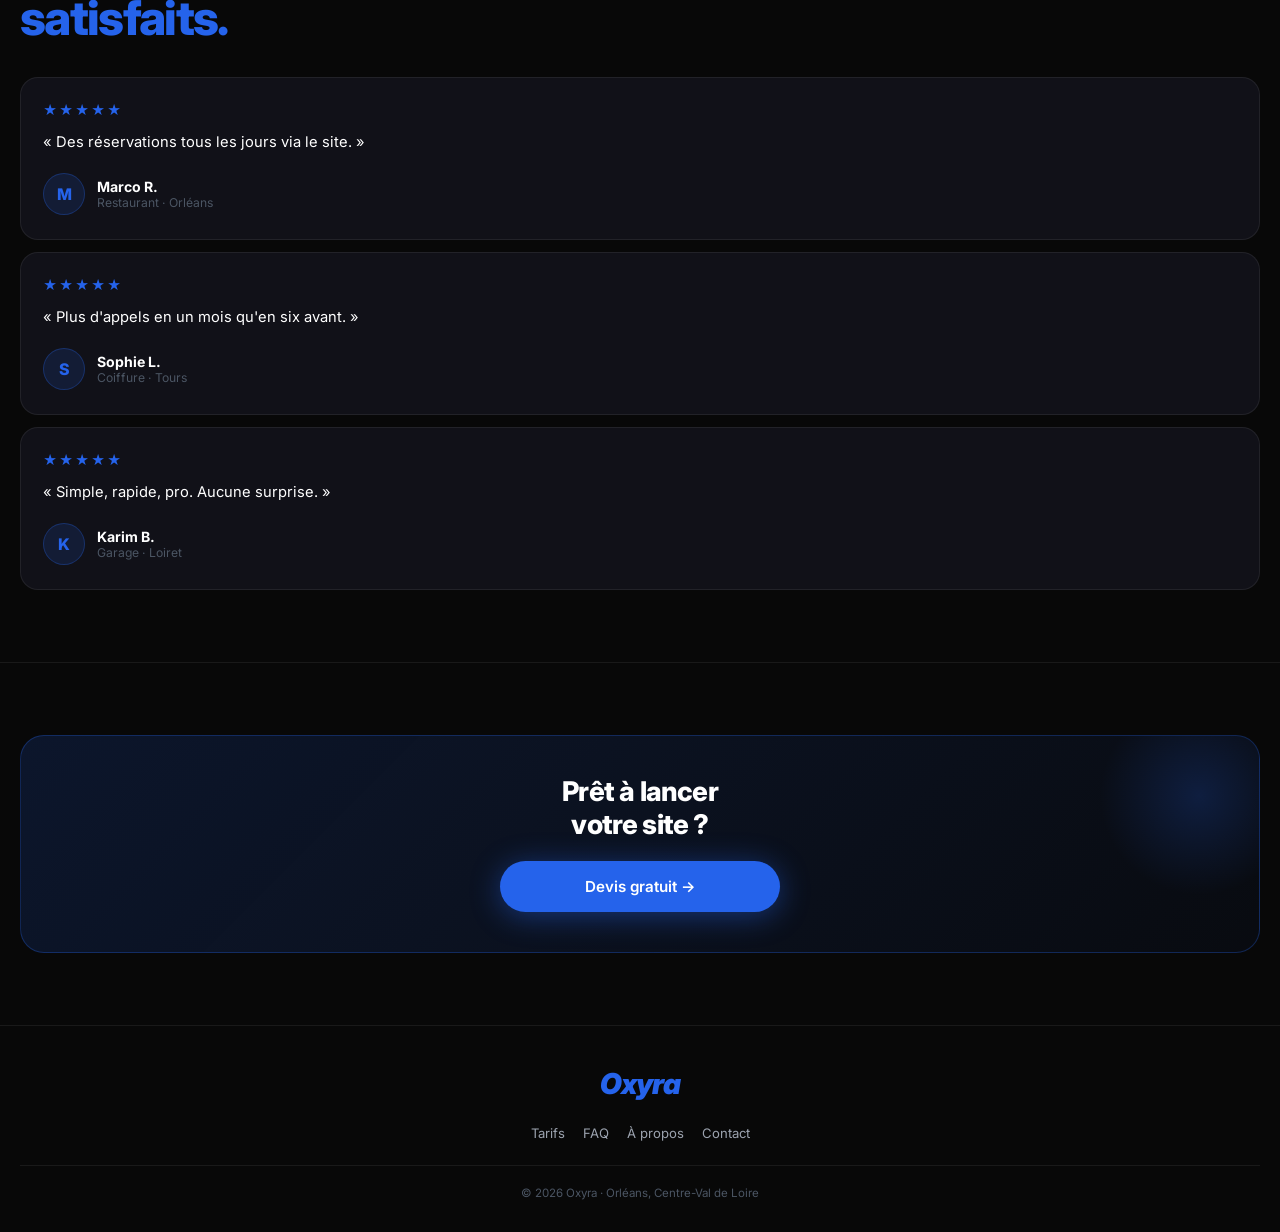
==== commit 8a8b3e05: "Allège le texte de la homepage pour un rendu plus pro - Hero épuré : suppression du paragraphe descr" ====
--- a/index.html
+++ b/index.html
@@ -56,18 +56,13 @@
     <h1 class="rev" style="font-size:clamp(2.6rem,10.5vw,5rem);font-weight:900;letter-spacing:-.04em;line-height:1.05;margin-bottom:16px;">
       Votre site internet
     </h1>
-    <p class="rev gtext" style="font-size:clamp(2.4rem,10vw,4.8rem);font-weight:900;letter-spacing:-.04em;line-height:1.05;margin-bottom:26px;">
+    <p class="rev gtext" style="font-size:clamp(2.4rem,10vw,4.8rem);font-weight:900;letter-spacing:-.04em;line-height:1.05;margin-bottom:36px;">
       prêt en 7 jours.
     </p>
 
-    <p class="rev gray" style="font-size:1rem;line-height:1.65;max-width:340px;margin:0 auto 36px;">
-      On crée des sites qui attirent des clients pour les restaurants, artisans, hôtels et commerces de proximité.
-    </p>
-
     <div class="rev" style="max-width:320px;margin:0 auto;display:flex;flex-direction:column;align-items:center;gap:12px;">
       <a href="contact.html" class="btn btn-blue" style="box-shadow:0 4px 30px rgba(37,99,235,.45);">Lancer mon projet</a>
-      <a href="tarifs.html" class="btn btn-out">Découvrir nos offres</a>
-      <p style="font-size:.74rem;color:var(--dim);margin-top:2px;">Appel gratuit · Aucun engagement · Réponse sous 24h</p>
+      <a href="tarifs.html" class="btn btn-out">Nos offres</a>
     </div>
 
     <div class="rev" style="margin-top:52px;">
@@ -106,30 +101,30 @@
     <span class="lbl" style="margin-bottom:0;">Ce qu'on fait</span>
     <div class="stitle-line"></div>
   </div>
-  <h2 class="h2 rev" style="margin-bottom:32px;">Des sites pensés<br/><span class="blue">pour vendre.</span></h2>
+  <h2 class="h2 rev" style="margin-bottom:32px;">Pensés<br/><span class="blue">pour vendre.</span></h2>
 
   <div class="svc rev-l">
     <div class="ib flt3"><svg stroke-width="1.7" viewBox="0 0 24 24"><rect x="2" y="3" width="20" height="14" rx="2"/><line x1="8" y1="21" x2="16" y2="21"/><line x1="12" y1="17" x2="12" y2="21"/></svg></div>
     <h3 class="svc-h">Site vitrine sur-mesure</h3>
-    <p class="svc-p">Un design unique qui reflète votre établissement. Menu, galerie, horaires, contact — tout ce qu'il faut pour convaincre vos visiteurs.</p>
+    <p class="svc-p">Un design unique à votre image.</p>
   </div>
 
   <div class="svc rev-r">
     <div class="ib flt2"><svg stroke-width="1.7" viewBox="0 0 24 24"><circle cx="11" cy="11" r="8"/><line x1="21" y1="21" x2="16.65" y2="16.65"/></svg></div>
     <h3 class="svc-h">Référencement Google</h3>
-    <p class="svc-p">On optimise votre site pour que vos clients vous trouvent quand ils cherchent « restaurant près de moi » ou « plombier Orléans ».</p>
+    <p class="svc-p">Vos clients vous trouvent en premier.</p>
   </div>
 
   <div class="svc rev-l">
     <div class="ib flt"><svg stroke-width="1.7" viewBox="0 0 24 24"><path d="M12 2l2.4 7.4H22l-6 4.6 2.3 7.4L12 17l-6.3 4.4L8 14 2 9.4h7.6z"/></svg></div>
-    <h3 class="svc-h">Réservation & commande en ligne</h3>
-    <p class="svc-p">Vos clients réservent une table ou commandent directement depuis votre site. Moins d'appels, plus de ventes.</p>
+    <h3 class="svc-h">Réservation en ligne</h3>
+    <p class="svc-p">Réserver ou commander en un clic.</p>
   </div>
 
   <div class="svc rev-r">
     <div class="ib flt3"><svg stroke-width="1.7" viewBox="0 0 24 24"><path d="M3 18v-6a9 9 0 0118 0v6"/><path d="M21 19a2 2 0 01-2 2h-1a2 2 0 01-2-2v-3a2 2 0 012-2h3zM3 19a2 2 0 002 2h1a2 2 0 002-2v-3a2 2 0 00-2-2H3z"/></svg></div>
     <h3 class="svc-h">Maintenance & support</h3>
-    <p class="svc-p">Hébergement, sécurité, mises à jour, sauvegardes — on s'occupe de tout. Une question ? On répond.</p>
+    <p class="svc-p">On s'occupe de tout, à vie.</p>
   </div>
 </section>
 
@@ -149,7 +144,7 @@
     <div class="step-num">1</div>
     <div>
       <h3 class="step-h">On échange</h3>
-      <p class="step-p">Un appel gratuit de 15 min pour comprendre votre activité et vos besoins. Aucun engagement.</p>
+      <p class="step-p">Appel gratuit, sans engagement.</p>
     </div>
   </div>
 
@@ -158,7 +153,7 @@
     <div class="step-num">2</div>
     <div>
       <h3 class="step-h">On crée</h3>
-      <p class="step-p">On conçoit votre site avec vos textes, photos et couleurs. Vous validez une première maquette sous 48h.</p>
+      <p class="step-p">Première maquette sous 48h.</p>
     </div>
   </div>
 
@@ -167,7 +162,7 @@
     <div class="step-num">3</div>
     <div>
       <h3 class="step-h">On peaufine</h3>
-      <p class="step-p">On ajuste ensemble jusqu'à ce que tout soit parfait. Aller-retours illimités pendant la création.</p>
+      <p class="step-p">Aller-retours illimités.</p>
     </div>
   </div>
 
@@ -176,11 +171,11 @@
     <div class="step-num">4</div>
     <div>
       <h3 class="step-h">On met en ligne</h3>
-      <p class="step-p">Votre site est en ligne, optimisé pour Google et le mobile. Et on reste là pour la suite.</p>
-    </div>
-  </div>
-
-  <a href="tarifs.html" class="btn btn-out rev" style="margin-top:36px;">Voir nos offres détaillées</a>
+      <p class="step-p">Prêt pour Google et le mobile.</p>
+    </div>
+  </div>
+
+  <a href="tarifs.html" class="btn btn-out rev" style="margin-top:36px;">Nos offres</a>
 </section>
 
 <hr />
@@ -196,7 +191,7 @@
 
   <div class="tm rev-s" data-delay="0">
     <div class="tm-stars">★★★★★</div>
-    <p class="tm-q">« Site livré en une semaine, exactement comme promis. Depuis, on reçoit des réservations tous les jours via le site. »</p>
+    <p class="tm-q">« Des réservations tous les jours via le site. »</p>
     <div class="tm-foot">
       <div class="tm-av">M</div>
       <div>
@@ -208,19 +203,19 @@
 
   <div class="tm rev-s" data-delay="0.1">
     <div class="tm-stars">★★★★★</div>
-    <p class="tm-q">« Enfin un site qui apparaît sur Google. J'ai eu plus d'appels en un mois qu'en six mois avant. »</p>
+    <p class="tm-q">« Plus d'appels en un mois qu'en six avant. »</p>
     <div class="tm-foot">
       <div class="tm-av">S</div>
       <div>
         <div class="tm-name">Sophie L.</div>
-        <div class="tm-role">Salon de coiffure · Tours</div>
+        <div class="tm-role">Coiffure · Tours</div>
       </div>
     </div>
   </div>
 
   <div class="tm rev-s" data-delay="0.2">
     <div class="tm-stars">★★★★★</div>
-    <p class="tm-q">« Simple, rapide, pro. Le prix est honnête et il n'y a aucune surprise. Je recommande à 100%. »</p>
+    <p class="tm-q">« Simple, rapide, pro. Aucune surprise. »</p>
     <div class="tm-foot">
       <div class="tm-av">K</div>
       <div>
@@ -239,9 +234,8 @@
   <div class="cta-band rev-s">
     <div class="orb flt2" style="width:200px;height:200px;background:radial-gradient(circle,rgba(37,99,235,.2) 0%,transparent 70%);top:-40px;right:-40px;"></div>
     <div style="position:relative;z-index:1;">
-      <h2 style="font-size:1.7rem;font-weight:800;letter-spacing:-.03em;line-height:1.2;margin-bottom:12px;">Prêt à lancer<br/>votre site ?</h2>
-      <p class="gray" style="font-size:.9rem;line-height:1.6;margin-bottom:24px;max-width:300px;margin-left:auto;margin-right:auto;">Parlons de votre projet. Devis gratuit et réponse sous 24h.</p>
-      <a href="contact.html" class="btn btn-blue" style="max-width:280px;margin:0 auto;box-shadow:0 4px 30px rgba(37,99,235,.45);">Demander mon devis gratuit →</a>
+      <h2 style="font-size:1.7rem;font-weight:800;letter-spacing:-.03em;line-height:1.2;margin-bottom:20px;">Prêt à lancer<br/>votre site ?</h2>
+      <a href="contact.html" class="btn btn-blue" style="max-width:280px;margin:0 auto;box-shadow:0 4px 30px rgba(37,99,235,.45);">Devis gratuit →</a>
     </div>
   </div>
 </section>
@@ -257,9 +251,6 @@
     <a href="contact.html" style="color:var(--gray);font-size:.82rem;text-decoration:none;">Contact</a>
   </nav>
   <hr style="margin-bottom:20px;" />
-  <p style="font-size:.72rem;color:var(--dim);line-height:1.7;max-width:420px;margin:0 auto 14px;">
-    Abonnement sans engagement, résiliable à tout moment. Toute reproduction sans autorisation est interdite.
-  </p>
   <p style="font-size:.72rem;color:var(--dim);">© 2026 Oxyra · Orléans, Centre-Val de Loire</p>
 </footer>
 
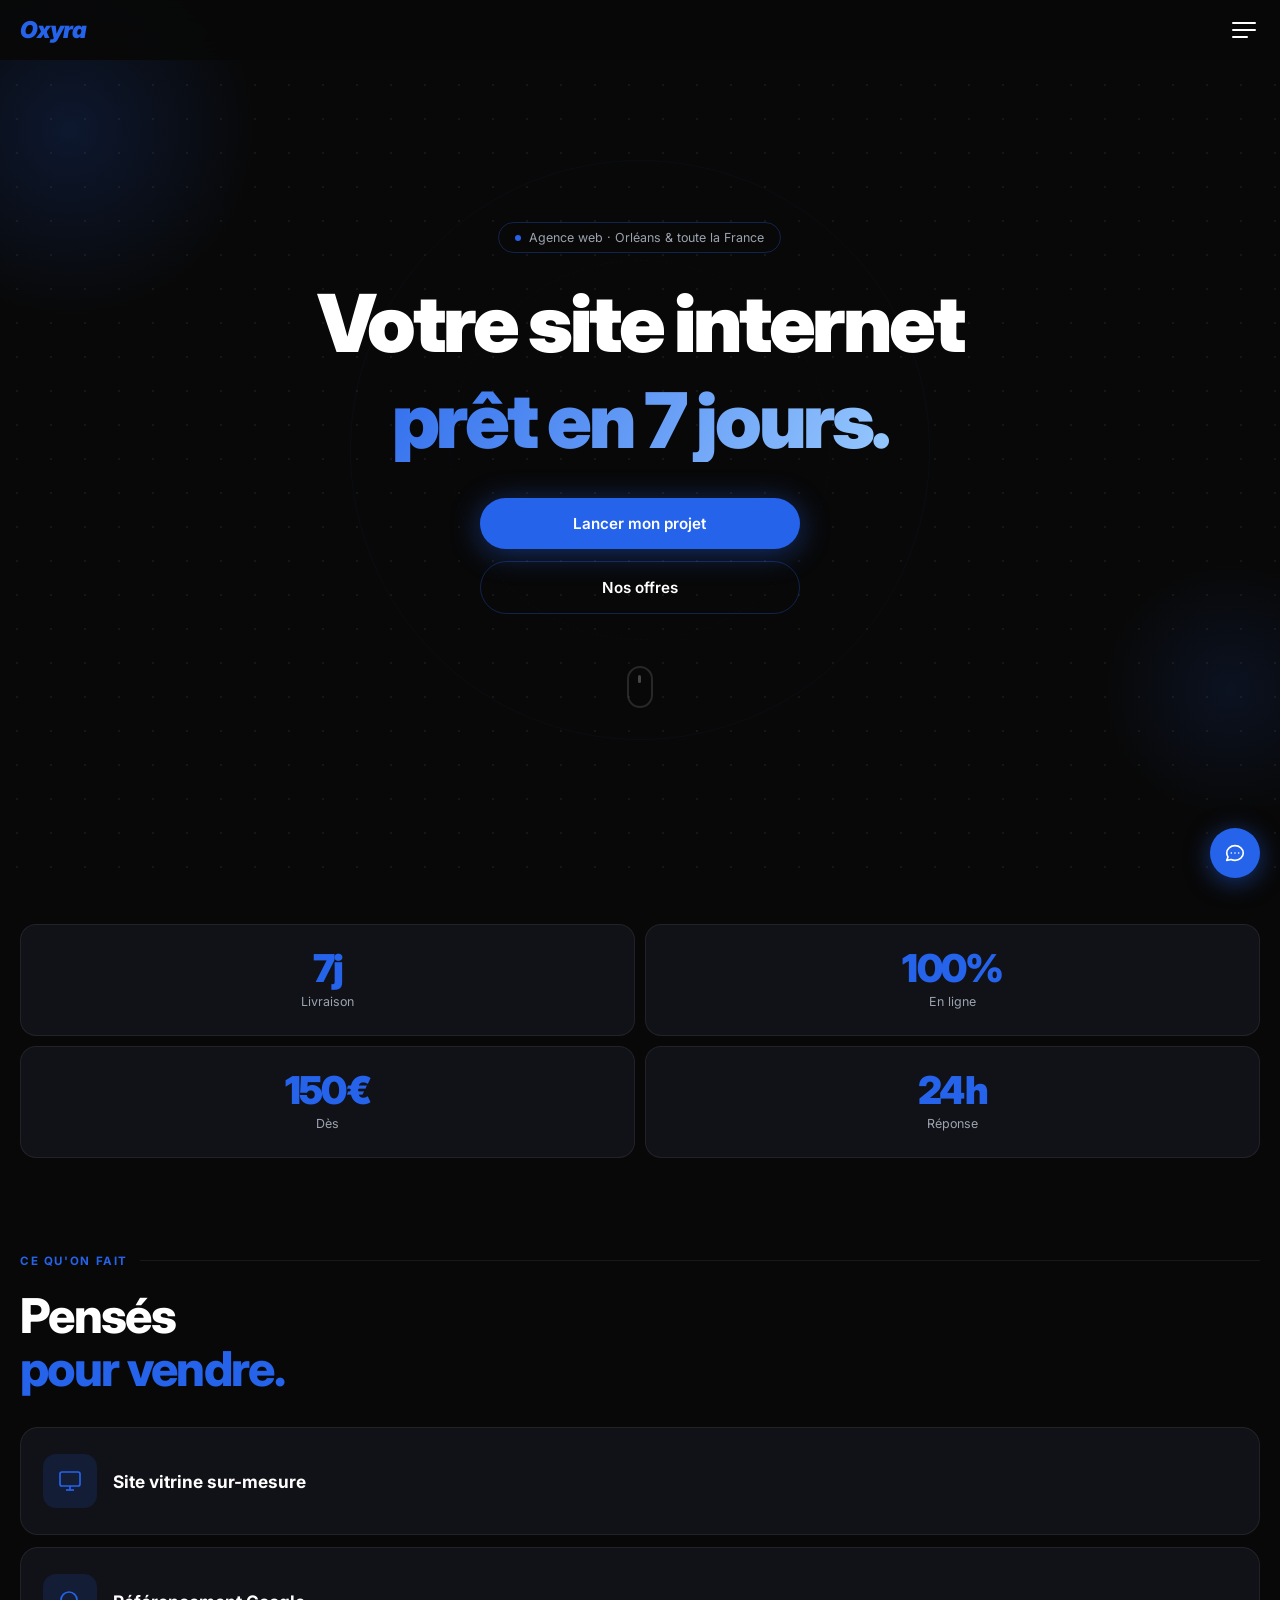
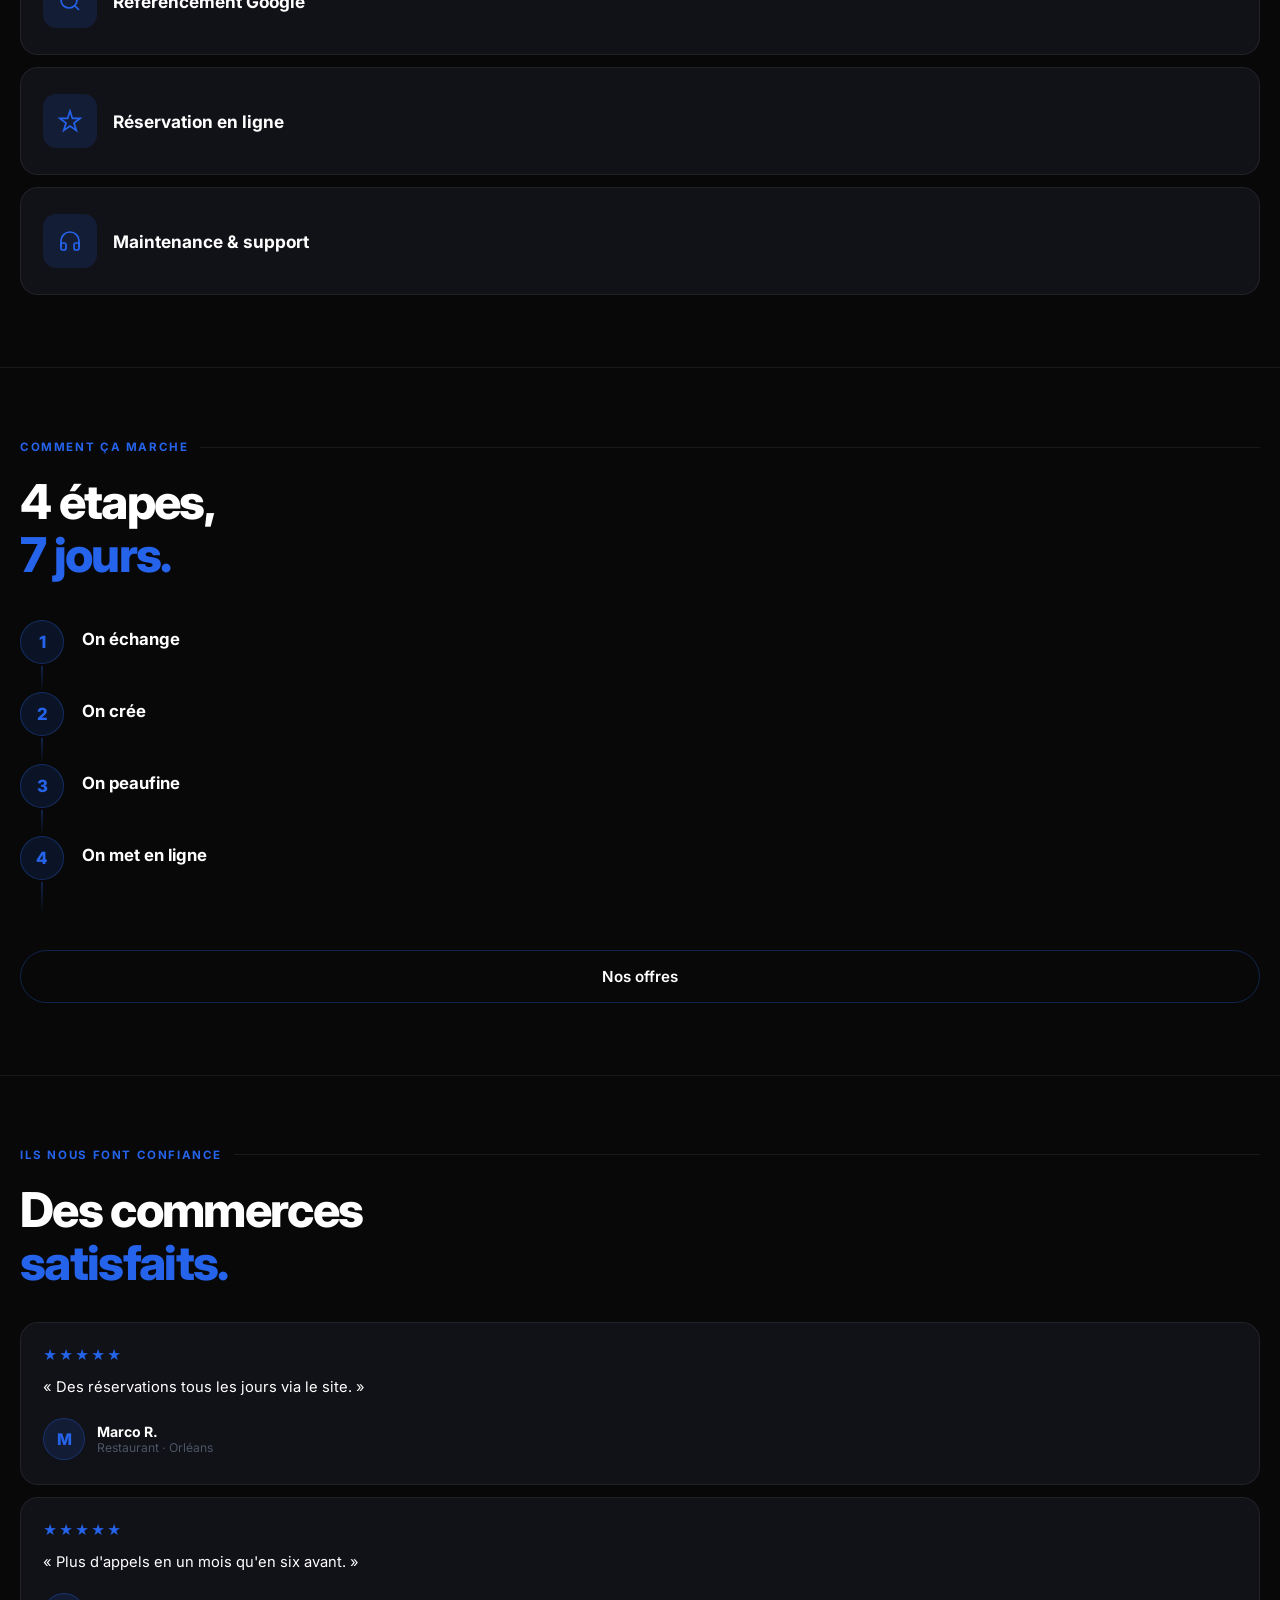
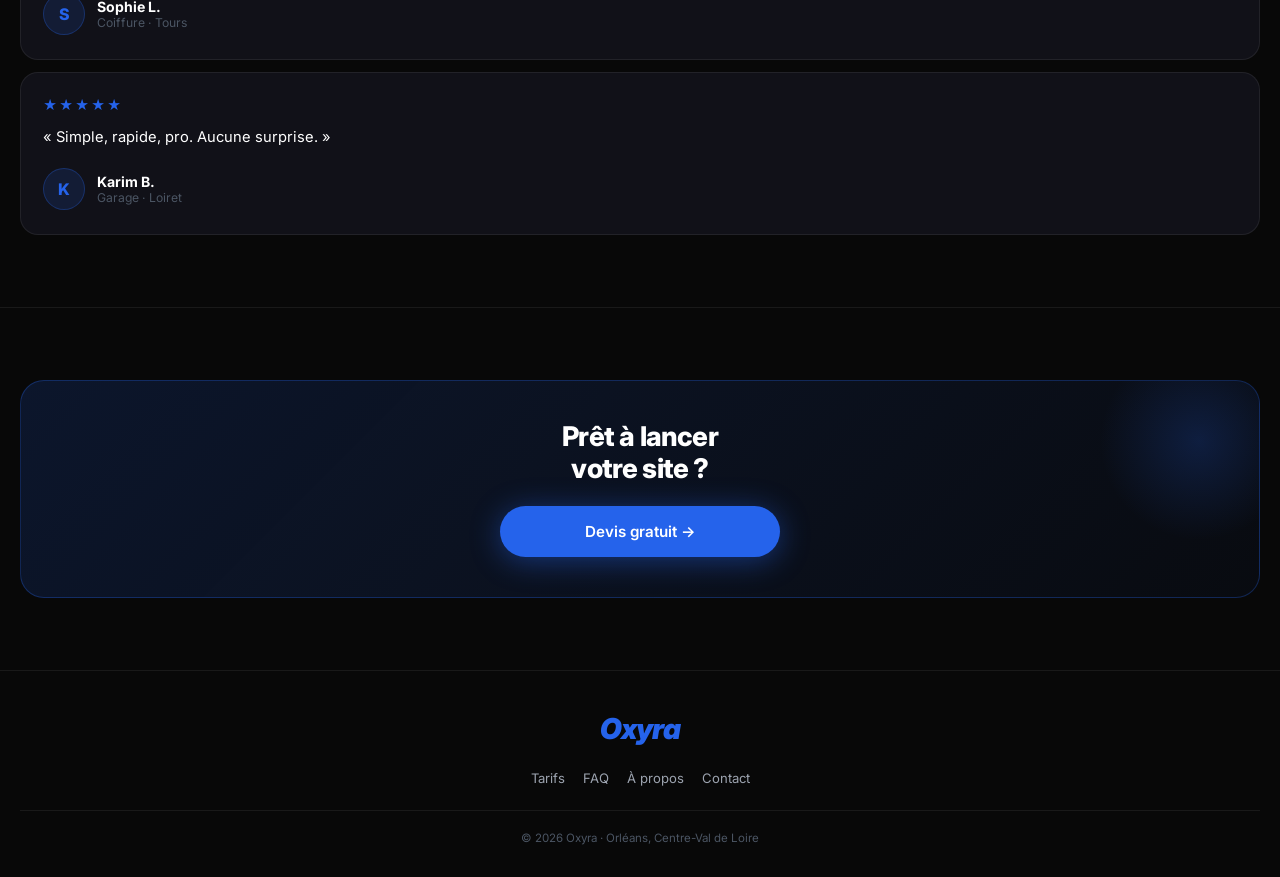
==== commit e8087fed: "Supprime les descriptions : titres et icônes uniquement - Services : icône + titre en ligne, plus de" ====
--- a/index.html
+++ b/index.html
@@ -76,20 +76,20 @@
 <section class="section" style="padding-top:24px;padding-bottom:24px;">
   <div class="stat-grid">
     <div class="stat rev" data-delay="0">
-      <div class="stat-n"><span class="pcount" data-target="7">7</span> jours</div>
-      <div class="stat-l">Pour avoir votre site en ligne</div>
+      <div class="stat-n"><span class="pcount" data-target="7">7</span>j</div>
+      <div class="stat-l">Livraison</div>
     </div>
     <div class="stat rev" data-delay="0.08">
       <div class="stat-n"><span class="pcount" data-target="100">100</span>%</div>
-      <div class="stat-l">En ligne, partout en France</div>
+      <div class="stat-l">En ligne</div>
     </div>
     <div class="stat rev" data-delay="0.16">
       <div class="stat-n"><span class="pcount" data-target="150">150</span>€</div>
-      <div class="stat-l">À partir de, tout inclus</div>
+      <div class="stat-l">Dès</div>
     </div>
     <div class="stat rev" data-delay="0.24">
       <div class="stat-n"><span class="pcount" data-target="24">24</span>h</div>
-      <div class="stat-l">Délai de réponse maximum</div>
+      <div class="stat-l">Réponse</div>
     </div>
   </div>
 </section>
@@ -103,28 +103,24 @@
   </div>
   <h2 class="h2 rev" style="margin-bottom:32px;">Pensés<br/><span class="blue">pour vendre.</span></h2>
 
-  <div class="svc rev-l">
-    <div class="ib flt3"><svg stroke-width="1.7" viewBox="0 0 24 24"><rect x="2" y="3" width="20" height="14" rx="2"/><line x1="8" y1="21" x2="16" y2="21"/><line x1="12" y1="17" x2="12" y2="21"/></svg></div>
-    <h3 class="svc-h">Site vitrine sur-mesure</h3>
-    <p class="svc-p">Un design unique à votre image.</p>
-  </div>
-
-  <div class="svc rev-r">
-    <div class="ib flt2"><svg stroke-width="1.7" viewBox="0 0 24 24"><circle cx="11" cy="11" r="8"/><line x1="21" y1="21" x2="16.65" y2="16.65"/></svg></div>
-    <h3 class="svc-h">Référencement Google</h3>
-    <p class="svc-p">Vos clients vous trouvent en premier.</p>
-  </div>
-
-  <div class="svc rev-l">
-    <div class="ib flt"><svg stroke-width="1.7" viewBox="0 0 24 24"><path d="M12 2l2.4 7.4H22l-6 4.6 2.3 7.4L12 17l-6.3 4.4L8 14 2 9.4h7.6z"/></svg></div>
-    <h3 class="svc-h">Réservation en ligne</h3>
-    <p class="svc-p">Réserver ou commander en un clic.</p>
-  </div>
-
-  <div class="svc rev-r">
-    <div class="ib flt3"><svg stroke-width="1.7" viewBox="0 0 24 24"><path d="M3 18v-6a9 9 0 0118 0v6"/><path d="M21 19a2 2 0 01-2 2h-1a2 2 0 01-2-2v-3a2 2 0 012-2h3zM3 19a2 2 0 002 2h1a2 2 0 002-2v-3a2 2 0 00-2-2H3z"/></svg></div>
-    <h3 class="svc-h">Maintenance & support</h3>
-    <p class="svc-p">On s'occupe de tout, à vie.</p>
+  <div class="svc rev-l" style="display:flex;align-items:center;gap:16px;">
+    <div class="ib flt3" style="margin-bottom:0;"><svg stroke-width="1.7" viewBox="0 0 24 24"><rect x="2" y="3" width="20" height="14" rx="2"/><line x1="8" y1="21" x2="16" y2="21"/><line x1="12" y1="17" x2="12" y2="21"/></svg></div>
+    <h3 class="svc-h" style="margin-bottom:0;">Site vitrine sur-mesure</h3>
+  </div>
+
+  <div class="svc rev-r" style="display:flex;align-items:center;gap:16px;">
+    <div class="ib flt2" style="margin-bottom:0;"><svg stroke-width="1.7" viewBox="0 0 24 24"><circle cx="11" cy="11" r="8"/><line x1="21" y1="21" x2="16.65" y2="16.65"/></svg></div>
+    <h3 class="svc-h" style="margin-bottom:0;">Référencement Google</h3>
+  </div>
+
+  <div class="svc rev-l" style="display:flex;align-items:center;gap:16px;">
+    <div class="ib flt" style="margin-bottom:0;"><svg stroke-width="1.7" viewBox="0 0 24 24"><path d="M12 2l2.4 7.4H22l-6 4.6 2.3 7.4L12 17l-6.3 4.4L8 14 2 9.4h7.6z"/></svg></div>
+    <h3 class="svc-h" style="margin-bottom:0;">Réservation en ligne</h3>
+  </div>
+
+  <div class="svc rev-r" style="display:flex;align-items:center;gap:16px;">
+    <div class="ib flt3" style="margin-bottom:0;"><svg stroke-width="1.7" viewBox="0 0 24 24"><path d="M3 18v-6a9 9 0 0118 0v6"/><path d="M21 19a2 2 0 01-2 2h-1a2 2 0 01-2-2v-3a2 2 0 012-2h3zM3 19a2 2 0 002 2h1a2 2 0 002-2v-3a2 2 0 00-2-2H3z"/></svg></div>
+    <h3 class="svc-h" style="margin-bottom:0;">Maintenance & support</h3>
   </div>
 </section>
 
@@ -139,40 +135,28 @@
   </div>
   <h2 class="h2 rev" style="margin-bottom:38px;">4 étapes,<br/><span class="blue">7 jours.</span></h2>
 
-  <div class="step rev-l">
+  <div class="step rev-l" style="align-items:center;padding-bottom:28px;">
     <div class="step-line"></div>
     <div class="step-num">1</div>
-    <div>
-      <h3 class="step-h">On échange</h3>
-      <p class="step-p">Appel gratuit, sans engagement.</p>
-    </div>
-  </div>
-
-  <div class="step rev-l">
+    <h3 class="step-h" style="padding-top:0;">On échange</h3>
+  </div>
+
+  <div class="step rev-l" style="align-items:center;padding-bottom:28px;">
     <div class="step-line"></div>
     <div class="step-num">2</div>
-    <div>
-      <h3 class="step-h">On crée</h3>
-      <p class="step-p">Première maquette sous 48h.</p>
-    </div>
-  </div>
-
-  <div class="step rev-l">
+    <h3 class="step-h" style="padding-top:0;">On crée</h3>
+  </div>
+
+  <div class="step rev-l" style="align-items:center;padding-bottom:28px;">
     <div class="step-line"></div>
     <div class="step-num">3</div>
-    <div>
-      <h3 class="step-h">On peaufine</h3>
-      <p class="step-p">Aller-retours illimités.</p>
-    </div>
-  </div>
-
-  <div class="step rev-l">
+    <h3 class="step-h" style="padding-top:0;">On peaufine</h3>
+  </div>
+
+  <div class="step rev-l" style="align-items:center;">
     <div class="step-line"></div>
     <div class="step-num">4</div>
-    <div>
-      <h3 class="step-h">On met en ligne</h3>
-      <p class="step-p">Prêt pour Google et le mobile.</p>
-    </div>
+    <h3 class="step-h" style="padding-top:0;">On met en ligne</h3>
   </div>
 
   <a href="tarifs.html" class="btn btn-out rev" style="margin-top:36px;">Nos offres</a>
